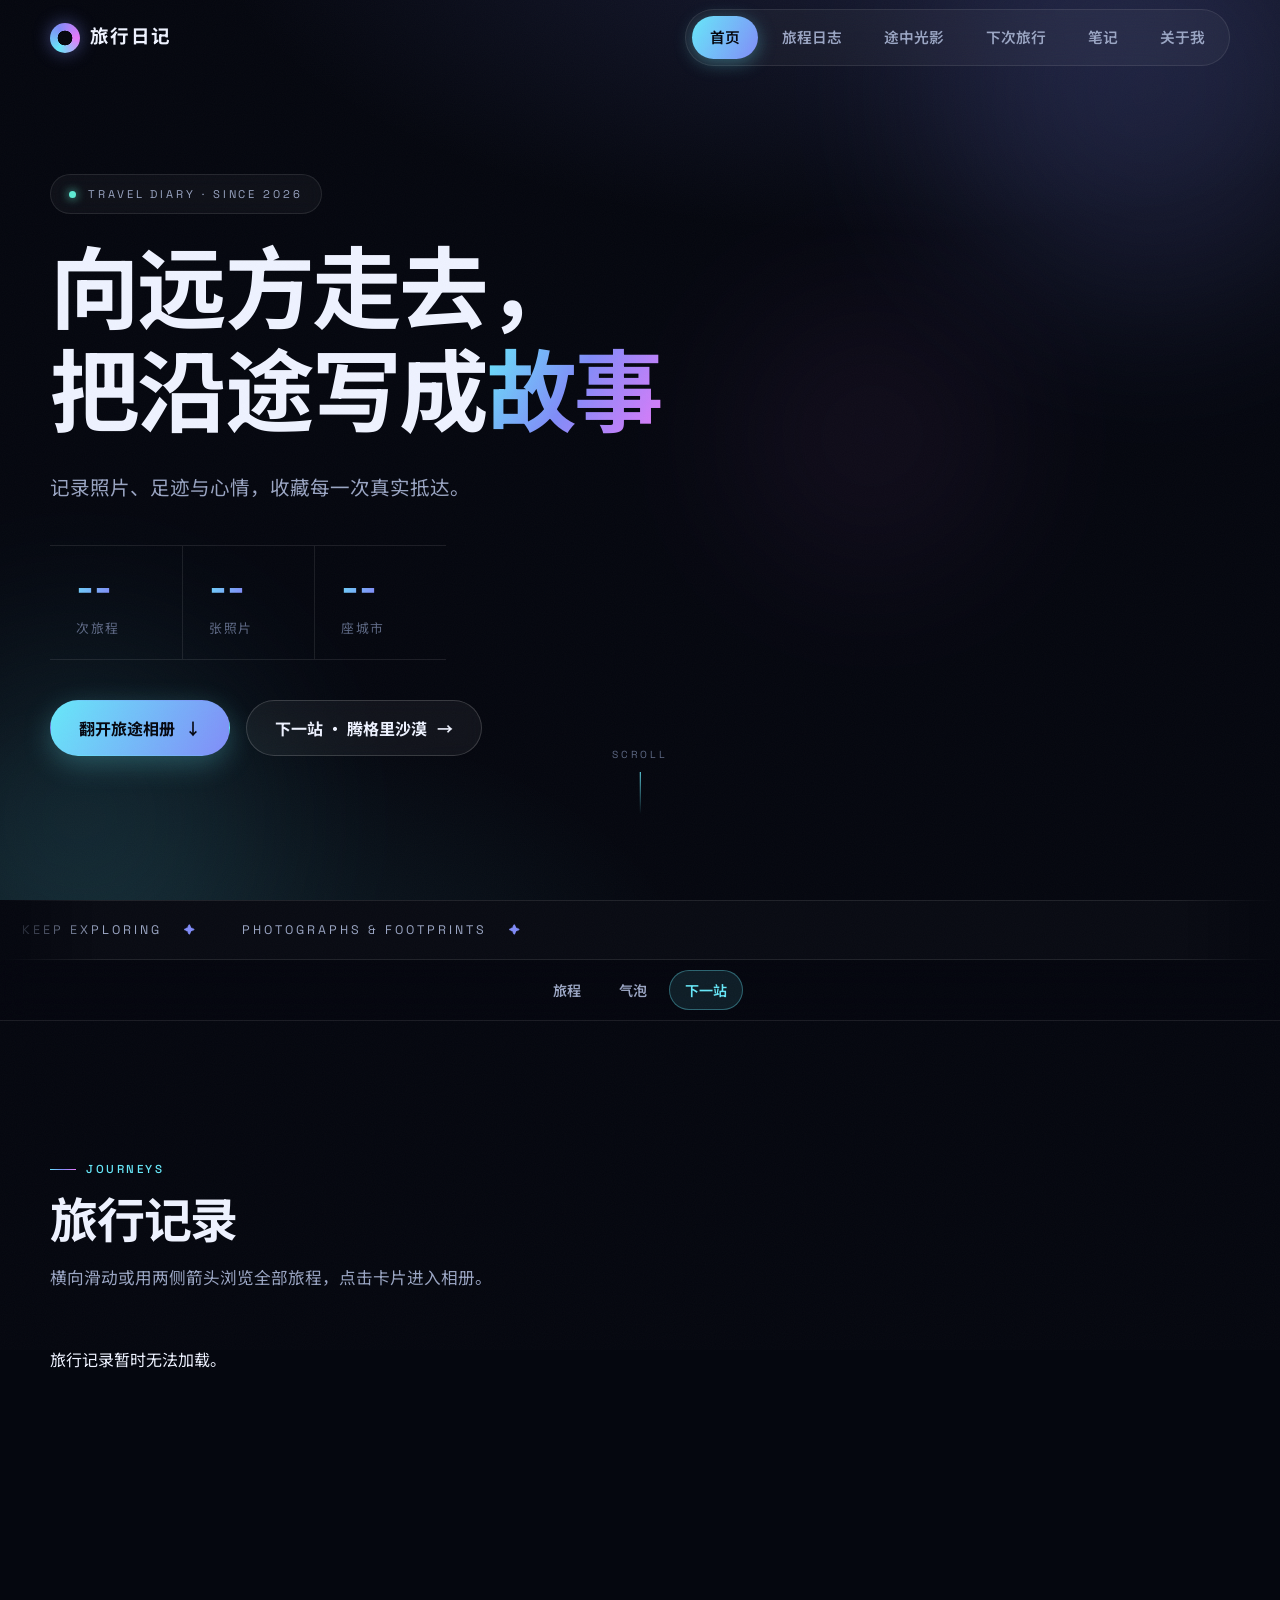
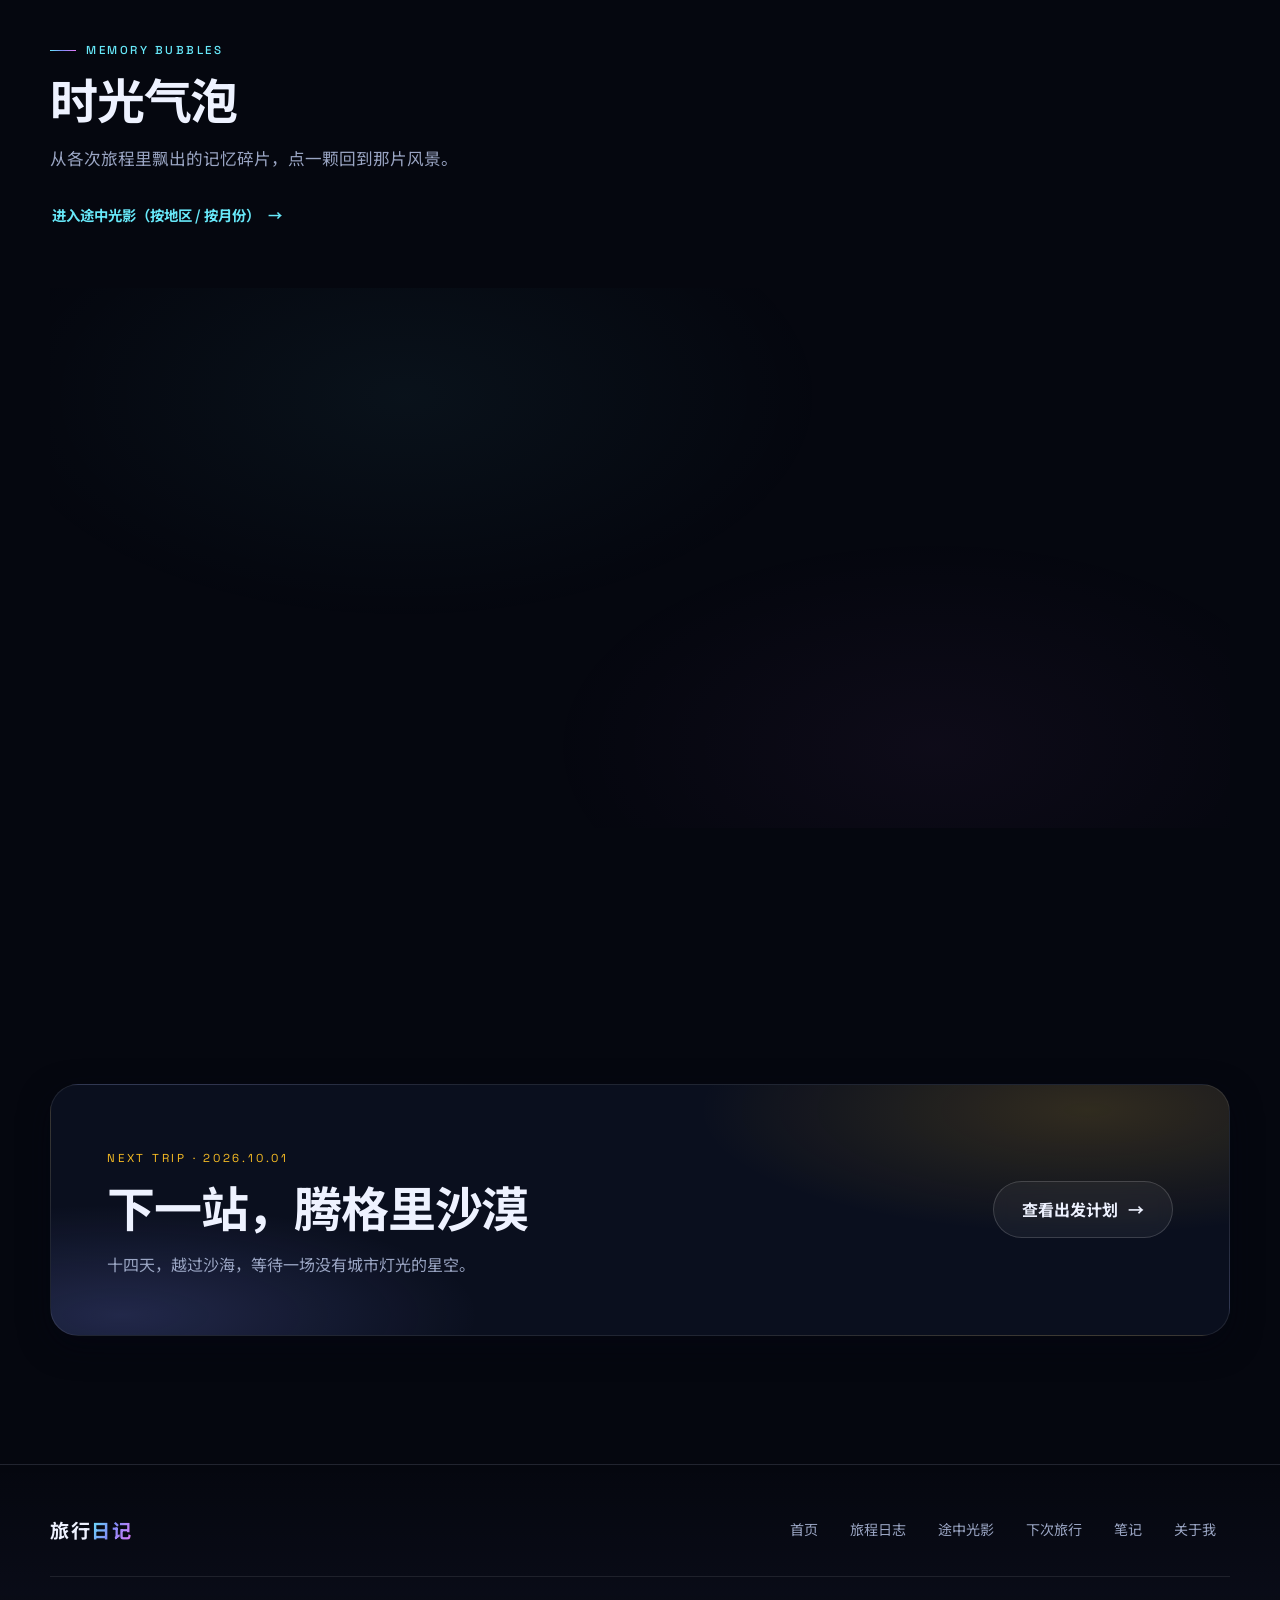
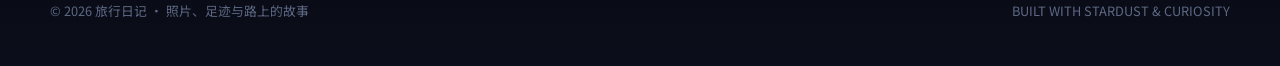
==== index.html @ 5349a0f1 "✨ 学习 21st.dev 特效体系，全站特效层升级 文字动画（Magic UI Text Reveal / Aceternity Text Generate / Motion Blur Fade）：" ====
<!DOCTYPE html>
<html lang="zh-CN">
<head>
  <meta charset="UTF-8" />
  <meta name="viewport" content="width=device-width, initial-scale=1" />
  <meta name="theme-color" content="#05070f" />
  <meta name="color-scheme" content="dark" />
  <style>html{background:#05070f}</style>
  <meta name="description" content="记录旅程、照片、足迹与下一次出发的旅行日记。" />
  <meta property="og:title" content="旅行日记 · Aurora Explorer" />
  <meta property="og:description" content="把世界装进旅途相册：照片、足迹、心情与下一次出发。" />
  <meta property="og:type" content="website" />
  <title>旅行日记 · 把世界装进旅途相册</title>
  <link rel="icon" href="data:image/svg+xml,<svg xmlns='http://www.w3.org/2000/svg' viewBox='0 0 100 100'><text y='.9em' font-size='90'>🧭</text></svg>" />
  <link rel="preconnect" href="https://fonts.googleapis.com" />
  <link rel="preconnect" href="https://fonts.gstatic.com" crossorigin />
  <link rel="stylesheet"
    href="https://fonts.googleapis.com/css2?family=Space+Grotesk:wght@500;700&family=Noto+Sans+SC:wght@400;500;700&display=swap" />
  <link rel="stylesheet" href="css/style.css?v=20260906" />
</head>
<body>
  <a class="skip-link" href="#main-content">跳到主要内容</a>

  <div class="preloader" id="preloader" aria-hidden="true">
    <div class="preloader-inner">
      <div class="preloader-logo">旅行<span>日记</span></div>
      <div class="preloader-bar"><i></i></div>
      <p class="preloader-tip">PACKING STARDUST</p>
    </div>
  </div>

  <div class="scroll-progress" aria-hidden="true">
    <span class="scroll-progress-bar" id="scrollProgressBar"></span>
  </div>
  <div class="grain" aria-hidden="true"></div>

  <header class="site-header" id="siteHeader">
    <nav class="nav" aria-label="主导航">
      <a class="brand" href="index.html" aria-label="旅行日记首页">旅行日记</a>
      <button class="nav-toggle" id="navToggle" type="button"
        aria-label="打开导航菜单" aria-controls="navLinks" aria-expanded="false">菜单</button>
      <ul class="nav-links" id="navLinks">
        <li><a href="index.html" aria-current="page">首页</a></li>
        <li><a href="journey.html">旅程日志</a></li>
        <li><a href="photos.html">途中光影</a></li>
        <li><a href="next.html">下次旅行</a></li>
        <li><a href="notes.html">笔记</a></li>
        <li><a href="about.html">关于我</a></li>
      </ul>
    </nav>
  </header>

  <main id="main-content">
    <section class="hero" aria-labelledby="home-title">
      <canvas id="starfield" aria-hidden="true"></canvas>
      <div class="hero-orb o1" aria-hidden="true"></div>
      <div class="hero-orb o2" aria-hidden="true"></div>
      <div class="hero-orb o3" aria-hidden="true"></div>

      <div class="hero-content">
        <p class="hero-eyebrow"><i aria-hidden="true"></i>TRAVEL DIARY · SINCE 2026</p>
        <h1 class="hero-title" id="home-title">
          <span class="line"><span>向远方走去，</span></span>
          <span class="line"><span>把沿途写成<span class="grad">故事</span></span></span>
        </h1>
        <p class="hero-sub">记录照片、足迹与心情，收藏每一次真实抵达。</p>

        <div class="hero-stats" aria-label="旅行统计">
          <div class="stat"><b id="stat-trips">0</b><small>次旅程</small></div>
          <div class="stat"><b id="stat-photos">0</b><small>张照片</small></div>
          <div class="stat"><b id="stat-cities">0</b><small>座城市</small></div>
        </div>

        <div class="hero-actions">
          <a class="button" href="#journeys">翻开旅途相册 <span aria-hidden="true">↓</span></a>
          <a class="button button-secondary" href="next.html">下一站 · 腾格里沙漠 <span aria-hidden="true">→</span></a>
        </div>
      </div>

      <a class="scroll-hint" href="#journeys" aria-label="向下浏览旅行记录">SCROLL</a>
    </section>

    <div class="ticker" aria-hidden="true">
      <div class="ticker-track" id="tickerTrack">
        <div class="ticker-list">
          <span class="ticker-item">KEEP EXPLORING</span>
          <span class="ticker-item">PHOTOGRAPHS &amp; FOOTPRINTS</span>
        </div>
      </div>
    </div>

    <nav class="anchor-nav" aria-label="首页内容导航">
      <a href="#journeys">旅程</a>
      <a href="#bubbles">气泡</a>
      <a href="#next-trip">下一站</a>
    </nav>

    <div class="container">
      <section class="section" id="journeys" aria-labelledby="journeys-title">
        <header class="section-head" data-reveal>
          <p class="eyebrow">JOURNEYS</p>
          <h2 class="section-title" id="journeys-title">旅行记录</h2>
          <p class="section-sub">横向滑动或用两侧箭头浏览全部旅程，点击卡片进入相册。</p>
        </header>
        <div id="trip-slider" aria-label="旅程卡片轨道">
          <noscript><p class="empty-state">此区块需要启用 JavaScript。</p></noscript>
        </div>
      </section>

      <section class="section" id="bubbles" aria-labelledby="bubbles-title">
        <header class="section-head" data-reveal>
          <p class="eyebrow">MEMORY BUBBLES</p>
          <h2 class="section-title" id="bubbles-title">时光气泡</h2>
          <p class="section-sub">从各次旅程里飘出的记忆碎片，点一颗回到那片风景。</p>
          <p style="margin-top:14px"><a class="trip-link" href="photos.html">进入途中光影（按地区 / 按月份） <span class="arr" aria-hidden="true">→</span></a></p>
        </header>
        <div class="bubble-field" id="bubble-field" data-reveal aria-label="记忆气泡，点击进入对应旅程相册">
          <noscript><p class="empty-state">气泡需要启用 JavaScript；全部照片可在「途中光影」浏览。</p></noscript>
        </div>
      </section>

      <section class="next-cta" id="next-trip" aria-labelledby="next-trip-title" data-reveal>
        <div>
          <p class="cta-eyebrow">NEXT TRIP · 2026.10.01</p>
          <h2 id="next-trip-title">下一站，腾格里沙漠</h2>
          <p>十四天，越过沙海，等待一场没有城市灯光的星空。</p>
        </div>
        <a class="button button-secondary" href="next.html">查看出发计划 <span aria-hidden="true">→</span></a>
      </section>
    </div>
  </main>

  <footer class="site-footer">
    <div class="footer-top">
      <p class="footer-brand">旅行<span>日记</span></p>
      <nav class="footer-nav" aria-label="页脚导航">
        <a href="index.html">首页</a>
        <a href="journey.html">旅程日志</a>
        <a href="photos.html">途中光影</a>
        <a href="next.html">下次旅行</a>
        <a href="notes.html">笔记</a>
        <a href="about.html">关于我</a>
      </nav>
    </div>
    <div class="footer-base">
      <p>© 2026 旅行日记 · 照片、足迹与路上的故事</p>
      <p>BUILT WITH STARDUST &amp; CURIOSITY</p>
    </div>
  </footer>

  <button class="to-top" id="toTop" type="button" aria-label="回到顶部">
    <svg viewBox="0 0 52 52" aria-hidden="true">
      <defs>
        <linearGradient id="totop-grad" x1="0" y1="0" x2="1" y2="1">
          <stop offset="0" stop-color="#67e8f9" />
          <stop offset="1" stop-color="#818cf8" />
        </linearGradient>
      </defs>
      <circle class="ring-bg" cx="26" cy="26" r="22" />
      <circle class="ring-fg" cx="26" cy="26" r="22" />
    </svg>
    <span class="arrow" aria-hidden="true">↑</span>
  </button>

  <script src="js/main.js?v=20260906"></script>
  <script src="js/effects.js?v=20260906"></script>
  <script src="js/index.js?v=20260906"></script>
</body>
</html>
---- css/style.css ----
/* ============================================================
   旅行日记 · AURORA EXPLORER 设计系统
   暗夜星空 × 极光渐变 × 玻璃拟态 × 强交互动效
   ============================================================ */

/* ---------- 01. Tokens ---------- */
:root {
  color-scheme: dark;

  /* 色板 */
  --bg-0: #05070f;
  --bg-1: #0a0f1e;
  --bg-2: #101731;
  --glass: rgba(255, 255, 255, 0.045);
  --glass-strong: rgba(255, 255, 255, 0.08);
  --stroke: rgba(255, 255, 255, 0.09);
  --stroke-strong: rgba(255, 255, 255, 0.16);

  --text-1: #eef2ff;
  --text-2: #9aa5c3;
  --text-3: #5d6884;

  --cyan: #67e8f9;
  --indigo: #818cf8;
  --fuchsia: #e879f9;
  --amber: #fbbf24;
  --mint: #5eead4;

  --aurora: linear-gradient(120deg, var(--cyan), var(--indigo) 48%, var(--fuchsia));
  --dusk: linear-gradient(120deg, #fcd34d, #fb923c 55%, #f472b6);

  /* 字体 */
  --font-display: "Space Grotesk", "Noto Sans SC", "PingFang SC", "Microsoft YaHei", sans-serif;
  --font-body: "Noto Sans SC", "PingFang SC", "Hiragino Sans GB", "Microsoft YaHei", sans-serif;
  --font-mono: "Space Grotesk", ui-monospace, "SF Mono", Menlo, monospace;

  /* 布局 */
  --container: 1180px;
  --header-height: 76px;
  --space-section: clamp(72px, 10vw, 128px);
  --radius-card: 20px;
  --radius-pill: 999px;

  /* 阴影与光晕 */
  --shadow-1: 0 10px 30px rgba(3, 6, 18, 0.5);
  --shadow-2: 0 24px 60px rgba(3, 6, 18, 0.6);
  --glow-cyan: 0 0 24px rgba(103, 232, 249, 0.35);
  --glow-indigo: 0 0 34px rgba(129, 140, 248, 0.4);

  /* 动效 */
  --dur-fast: 200ms;
  --dur-mid: 420ms;
  --dur-slow: 800ms;
  --ease-out: cubic-bezier(0.22, 0.68, 0.32, 1);
  --ease-spring: cubic-bezier(0.34, 1.56, 0.64, 1);
}

/* ---------- 02. Reset & Base ---------- */
*,
*::before,
*::after { box-sizing: border-box; }

html {
  scroll-behavior: smooth;
  scroll-padding-top: calc(var(--header-height) + 16px);
  -webkit-text-size-adjust: 100%;
}

body {
  margin: 0;
  min-width: 320px;
  min-height: 100svh;
  overflow-x: hidden;
  color: var(--text-1);
  background: var(--bg-0);
  font: 400 1rem/1.8 var(--font-body);
  text-rendering: optimizeLegibility;
  -webkit-font-smoothing: antialiased;
}

body.nav-open,
body.modal-open { overflow: hidden; }
body.loading { overflow: hidden; }

img, svg, canvas { display: block; max-width: 100%; }
button, input, textarea, select { font: inherit; color: inherit; }
button { cursor: pointer; }
a { color: inherit; -webkit-tap-highlight-color: transparent; }

h1, h2, h3, h4, p, dl, dd, ol, ul { margin: 0; }
h1, h2, h3, h4 {
  font-family: var(--font-display);
  line-height: 1.15;
  letter-spacing: -0.02em;
  text-wrap: balance;
}
h1 { font-size: clamp(2.7rem, 7vw, 6rem); font-weight: 700; letter-spacing: -0.03em; }
h2 { font-size: clamp(1.85rem, 4vw, 3rem); font-weight: 700; letter-spacing: -0.025em; }
h3 { font-size: 1.28rem; }

::selection { color: #05070f; background: var(--cyan); }

:focus-visible {
  outline: 2px solid var(--cyan);
  outline-offset: 3px;
  border-radius: 4px;
}

/* 细滚动条 */
::-webkit-scrollbar { width: 10px; height: 10px; }
::-webkit-scrollbar-track { background: var(--bg-0); }
::-webkit-scrollbar-thumb {
  background: linear-gradient(180deg, #2a3560, #1a2342);
  border-radius: 8px;
  border: 2px solid var(--bg-0);
}

/* ---------- 03. Utilities ---------- */
.container { width: min(calc(100% - 48px), var(--container)); margin-inline: auto; }

.sr-only {
  position: absolute; width: 1px; height: 1px;
  clip-path: inset(50%); overflow: hidden; white-space: nowrap;
}

.skip-link {
  position: fixed; top: 12px; left: 12px; z-index: 10001;
  padding: 10px 18px;
  color: #05070f; background: var(--cyan);
  border-radius: var(--radius-pill);
  font-weight: 700; text-decoration: none;
  transform: translateY(-180%);
  transition: transform var(--dur-fast) var(--ease-out);
}
.skip-link:focus { transform: translateY(0); }

.mono {
  font-family: var(--font-mono);
  letter-spacing: 0.16em;
  text-transform: uppercase;
}

.gradient-text {
  background: var(--aurora);
  -webkit-background-clip: text;
  background-clip: text;
  color: transparent;
}

.eyebrow {
  display: inline-flex; align-items: center; gap: 10px;
  margin-bottom: 14px;
  color: var(--cyan);
  font-family: var(--font-mono);
  font-size: 0.72rem; font-weight: 500;
  letter-spacing: 0.22em; text-transform: uppercase;
}
.eyebrow::before {
  content: "";
  width: 26px; height: 1px;
  background: var(--aurora);
}

.section { position: relative; padding-block: var(--space-section); }
.section-head { max-width: 46rem; margin-bottom: clamp(32px, 5vw, 52px); }
.section-title { margin-bottom: 14px; }
.section-sub { color: var(--text-2); font-size: 1.04rem; }

/* 背景网格纹理（局部区块用） */
.grid-bg {
  background-image:
    linear-gradient(rgba(255, 255, 255, 0.035) 1px, transparent 1px),
    linear-gradient(90deg, rgba(255, 255, 255, 0.035) 1px, transparent 1px);
  background-size: 56px 56px;
  mask-image: radial-gradient(ellipse 80% 70% at 50% 30%, #000 30%, transparent 78%);
  -webkit-mask-image: radial-gradient(ellipse 80% 70% at 50% 30%, #000 30%, transparent 78%);
}

/* 全局噪点 */
.grain {
  position: fixed; inset: -50%; z-index: 1200;
  pointer-events: none;
  opacity: 0.05;
  background-image: url("data:image/svg+xml,%3Csvg xmlns='http://www.w3.org/2000/svg' width='240' height='240'%3E%3Cfilter id='n'%3E%3CfeTurbulence type='fractalNoise' baseFrequency='0.9' numOctaves='2'/%3E%3C/filter%3E%3Crect width='100%25' height='100%25' filter='url(%23n)' opacity='0.55'/%3E%3C/svg%3E");
  animation: grain-shift 9s steps(6) infinite;
}
@keyframes grain-shift {
  0%, 100% { transform: translate(0, 0); }
  20% { transform: translate(-3%, 2%); }
  40% { transform: translate(2%, -3%); }
  60% { transform: translate(-2%, -2%); }
  80% { transform: translate(3%, 3%); }
}

/* ---------- 04. Reveal 动效体系 ---------- */
[data-reveal] {
  opacity: 0;
  transform: translateY(30px);
  transition:
    opacity var(--dur-slow) var(--ease-out) var(--d, 0s),
    transform var(--dur-slow) var(--ease-out) var(--d, 0s);
  will-change: opacity, transform;
}
[data-reveal="left"]  { transform: translateX(-40px); }
[data-reveal="right"] { transform: translateX(40px); }
[data-reveal="zoom"]  { transform: scale(0.92); }
[data-reveal].in { opacity: 1; transform: none; }

/* ---------- 05. Preloader ---------- */
.preloader {
  position: fixed; inset: 0; z-index: 10000;
  display: grid; place-items: center;
  background: var(--bg-0);
  transition: opacity 0.6s var(--ease-out), visibility 0.6s;
}
.preloader.done { opacity: 0; visibility: hidden; pointer-events: none; }
.preloader-inner { display: grid; justify-items: center; gap: 22px; text-align: center; }
.preloader-logo {
  font-family: var(--font-display);
  font-size: clamp(1.7rem, 4vw, 2.4rem); font-weight: 700;
  letter-spacing: 0.1em;
  animation: logo-breathe 1.6s var(--ease-out) infinite;
}
.preloader-logo span { background: var(--aurora); -webkit-background-clip: text; background-clip: text; color: transparent; }
@keyframes logo-breathe {
  0%, 100% { opacity: 0.55; transform: scale(0.985); }
  50% { opacity: 1; transform: scale(1); }
}
.preloader-bar {
  width: min(240px, 56vw); height: 2px;
  background: rgba(255, 255, 255, 0.08);
  border-radius: 2px; overflow: hidden;
}
.preloader-bar i {
  display: block; width: 40%; height: 100%;
  background: var(--aurora);
  border-radius: 2px;
  animation: bar-slide 1.1s var(--ease-out) infinite;
}
@keyframes bar-slide {
  0% { transform: translateX(-110%); }
  100% { transform: translateX(320%); }
}
.preloader-tip {
  color: var(--text-3);
  font-family: var(--font-mono);
  font-size: 0.68rem; letter-spacing: 0.3em; text-transform: uppercase;
}

/* ---------- 06. 滚动进度 & 回到顶部 ---------- */
.scroll-progress {
  position: fixed; top: 0; left: 0; right: 0; z-index: 1500;
  height: 3px; pointer-events: none;
  background: transparent;
}
.scroll-progress-bar {
  display: block; width: 100%; height: 100%;
  background: var(--aurora);
  transform: scaleX(0); transform-origin: 0 50%;
  box-shadow: 0 0 12px rgba(129, 140, 248, 0.7);
}

.to-top {
  position: fixed; right: 26px; bottom: 26px; z-index: 1400;
  display: grid; place-items: center;
  width: 52px; height: 52px;
  color: var(--text-1);
  background: rgba(10, 15, 30, 0.72);
  border: 1px solid var(--stroke-strong);
  border-radius: 50%;
  backdrop-filter: blur(12px);
  -webkit-backdrop-filter: blur(12px);
  opacity: 0; visibility: hidden;
  transform: translateY(14px) scale(0.9);
  transition: opacity var(--dur-fast), visibility var(--dur-fast),
    transform var(--dur-fast) var(--ease-spring), box-shadow var(--dur-fast);
}
.to-top.show { opacity: 1; visibility: visible; transform: none; }
.to-top:hover { box-shadow: var(--glow-indigo); border-color: rgba(129, 140, 248, 0.6); }
.to-top svg { position: absolute; inset: 0; width: 100%; height: 100%; transform: rotate(-90deg); }
.to-top svg circle { fill: none; stroke-width: 2.5; }
.to-top .ring-bg { stroke: rgba(255, 255, 255, 0.06); }
.to-top .ring-fg {
  stroke: url(#totop-grad);
  stroke-linecap: round;
  stroke-dasharray: 138;
  stroke-dashoffset: 138;
}
.to-top .arrow { font-size: 1rem; line-height: 1; }

/* ---------- 07. 导航 ---------- */
.site-header {
  position: fixed; inset: 0 0 auto; z-index: 1000;
  height: var(--header-height);
  transition: background var(--dur-fast), box-shadow var(--dur-fast),
    border-color var(--dur-fast);
  border-bottom: 1px solid transparent;
}
.site-header.scrolled {
  background: rgba(5, 7, 15, 0.72);
  border-bottom-color: var(--stroke);
  backdrop-filter: blur(18px) saturate(140%);
  -webkit-backdrop-filter: blur(18px) saturate(140%);
}
.nav {
  display: flex; align-items: center; justify-content: space-between;
  width: min(calc(100% - 48px), var(--container));
  height: 100%; margin: auto;
}
.brand {
  display: inline-flex; align-items: center; gap: 10px;
  min-height: 44px;
  font: 700 1.16rem/1 var(--font-display);
  letter-spacing: 0.08em; text-decoration: none;
}
.brand::before {
  content: "";
  width: 30px; height: 30px; flex: 0 0 auto;
  border-radius: 50%;
  background:
    radial-gradient(circle at 50% 50%, var(--bg-0) 34%, transparent 36%),
    conic-gradient(from 210deg, var(--cyan), var(--indigo), var(--fuchsia), var(--cyan));
  box-shadow: 0 0 18px rgba(129, 140, 248, 0.45);
}
.nav-links {
  display: flex; align-items: center; gap: 6px;
  margin: 0; padding: 6px;
  list-style: none;
  background: rgba(255, 255, 255, 0.04);
  border: 1px solid var(--stroke);
  border-radius: var(--radius-pill);
  backdrop-filter: blur(14px);
  -webkit-backdrop-filter: blur(14px);
}
.nav-links a {
  position: relative;
  display: inline-flex; align-items: center;
  min-height: 40px;
  padding: 8px 18px;
  border-radius: var(--radius-pill);
  color: var(--text-2);
  font-weight: 600; font-size: 0.92rem;
  text-decoration: none;
  transition: color var(--dur-fast), background var(--dur-fast), transform var(--dur-fast);
}
.nav-links a:hover { color: var(--text-1); background: rgba(255, 255, 255, 0.06); }
.nav-links a[aria-current="page"], .nav-links a.active {
  color: #05070f;
  background: linear-gradient(120deg, var(--cyan), var(--indigo));
  box-shadow: 0 4px 18px rgba(103, 232, 249, 0.35);
}
.nav-links a:active { transform: scale(0.96); }
.nav-toggle {
  display: none;
  min-height: 42px;
  padding: 9px 16px;
  color: var(--text-1);
  background: rgba(255, 255, 255, 0.05);
  border: 1px solid var(--stroke);
  border-radius: var(--radius-pill);
  font-weight: 600;
  backdrop-filter: blur(10px);
  -webkit-backdrop-filter: blur(10px);
}

/* ---------- 08. Hero（首页） ---------- */
.hero {
  position: relative;
  isolation: isolate;
  display: grid;
  min-height: 100svh;
  place-items: center;
  overflow: hidden;
  padding: calc(var(--header-height) + 64px) 24px 110px;
  background:
    radial-gradient(ellipse 90% 60% at 70% -10%, rgba(129, 140, 248, 0.16), transparent 60%),
    radial-gradient(ellipse 70% 50% at 12% 108%, rgba(103, 232, 249, 0.1), transparent 60%),
    var(--bg-0);
}
#starfield { position: absolute; inset: 0; z-index: -1; width: 100%; height: 100%; }
.hero-orb {
  position: absolute; z-index: -1;
  border-radius: 50%;
  filter: blur(90px);
  opacity: 0.5;
  pointer-events: none;
  animation: orb-float 12s ease-in-out infinite alternate;
}
.hero-orb.o1 { width: 420px; height: 420px; top: -120px; right: -80px; background: rgba(129, 140, 248, 0.32); }
.hero-orb.o2 { width: 360px; height: 360px; bottom: -100px; left: -100px; background: rgba(103, 232, 249, 0.22); animation-delay: -6s; }
.hero-orb.o3 { width: 260px; height: 260px; top: 34%; left: 58%; background: rgba(232, 121, 249, 0.14); animation-delay: -3s; }
@keyframes orb-float {
  from { transform: translate3d(0, 0, 0) scale(1); }
  to { transform: translate3d(40px, -34px, 0) scale(1.12); }
}

.hero-content { width: min(100%, var(--container)); }
.hero-eyebrow {
  display: inline-flex; align-items: center; gap: 12px;
  padding: 9px 18px;
  color: var(--text-2);
  background: rgba(255, 255, 255, 0.04);
  border: 1px solid var(--stroke);
  border-radius: var(--radius-pill);
  font-family: var(--font-mono);
  font-size: 0.7rem; letter-spacing: 0.26em; text-transform: uppercase;
  backdrop-filter: blur(8px);
  -webkit-backdrop-filter: blur(8px);
}
.hero-eyebrow i {
  width: 7px; height: 7px; border-radius: 50%;
  background: var(--mint);
  box-shadow: 0 0 10px var(--mint);
  animation: blink-dot 2.2s ease-in-out infinite;
}
@keyframes blink-dot { 0%, 100% { opacity: 1; } 50% { opacity: 0.25; } }

.hero-title { margin: 26px 0 22px; }
.hero-title .line { display: block; overflow: hidden; }
.hero-title .line > span {
  display: inline-block;
  transform: translateY(110%);
  transition: transform 0.9s var(--ease-out);
}
body.loaded .hero-title .line > span { transform: none; }
body.loaded .hero-title .line:nth-child(2) > span { transition-delay: 0.12s; }
.hero-title .grad {
  background: var(--aurora);
  -webkit-background-clip: text; background-clip: text; color: transparent;
}
.hero-sub {
  max-width: 36rem;
  color: var(--text-2);
  font-size: clamp(1rem, 1.8vw, 1.22rem);
  line-height: 1.9;
}

.hero-stats {
  display: flex; width: fit-content;
  margin: 40px 0;
  border-block: 1px solid var(--stroke);
}
.stat { min-width: 132px; padding: 20px 26px; }
.stat + .stat { border-left: 1px solid var(--stroke); }
.stat b, .stat small { display: block; }
.stat b {
  font: 700 clamp(1.9rem, 3.4vw, 2.6rem)/1 var(--font-display);
  font-variant-numeric: tabular-nums;
  background: var(--aurora);
  -webkit-background-clip: text; background-clip: text; color: transparent;
}
.stat small { margin-top: 8px; color: var(--text-3); font-size: 0.8rem; letter-spacing: 0.12em; }

.hero-actions { display: flex; flex-wrap: wrap; gap: 16px; align-items: center; }

/* 按钮 */
.button {
  position: relative;
  display: inline-flex; align-items: center; justify-content: center; gap: 10px;
  min-height: 50px;
  padding: 13px 28px;
  border: 1px solid transparent;
  border-radius: var(--radius-pill);
  color: #05070f;
  background: linear-gradient(120deg, var(--cyan), var(--indigo));
  font-weight: 700; text-decoration: none;
  box-shadow: 0 8px 28px rgba(103, 232, 249, 0.28);
  overflow: hidden;
  transition: transform var(--dur-fast) var(--ease-spring), box-shadow var(--dur-fast), filter var(--dur-fast);
}
.button::after {
  content: "";
  position: absolute; inset: 0;
  background: linear-gradient(110deg, transparent 30%, rgba(255, 255, 255, 0.5) 50%, transparent 70%);
  transform: translateX(-120%);
  transition: transform 0.7s var(--ease-out);
}
.button:hover { transform: translateY(-2px); box-shadow: 0 14px 36px rgba(129, 140, 248, 0.4); }
.button:hover::after { transform: translateX(120%); }
.button:active { transform: translateY(0) scale(0.97); }
.button-secondary {
  color: var(--text-1);
  background: rgba(255, 255, 255, 0.05);
  border-color: var(--stroke-strong);
  box-shadow: none;
  backdrop-filter: blur(8px);
  -webkit-backdrop-filter: blur(8px);
}
.button-secondary:hover { border-color: rgba(103, 232, 249, 0.55); box-shadow: var(--glow-cyan); }

.scroll-hint {
  position: absolute; bottom: 86px; left: 50%;
  display: grid; gap: 8px; justify-items: center;
  color: var(--text-3);
  font-family: var(--font-mono);
  font-size: 0.64rem; letter-spacing: 0.3em; text-transform: uppercase;
  text-decoration: none;
  transform: translateX(-50%);
}
.scroll-hint::after {
  content: "";
  width: 1px; height: 42px;
  background: linear-gradient(180deg, var(--cyan), transparent);
  animation: scroll-drip 1.8s var(--ease-out) infinite;
}
@keyframes scroll-drip {
  0% { transform: scaleY(0); transform-origin: top; }
  45% { transform: scaleY(1); transform-origin: top; }
  55% { transform: scaleY(1); transform-origin: bottom; }
  100% { transform: scaleY(0); transform-origin: bottom; }
}

/* ---------- 09. Ticker 跑马灯 ---------- */
.ticker {
  position: relative;
  overflow: hidden;
  padding: 18px 0;
  border-block: 1px solid var(--stroke);
  background: rgba(255, 255, 255, 0.02);
  mask-image: linear-gradient(90deg, transparent, #000 8%, #000 92%, transparent);
  -webkit-mask-image: linear-gradient(90deg, transparent, #000 8%, #000 92%, transparent);
}
.ticker-track {
  display: flex; width: max-content;
  animation: ticker-roll 30s linear infinite;
}
.ticker:hover .ticker-track { animation-play-state: paused; }
.ticker-list { display: flex; flex: 0 0 auto; }
.ticker-item {
  display: inline-flex; align-items: center; gap: 22px;
  padding: 0 22px;
  color: var(--text-2);
  font-family: var(--font-mono);
  font-size: 0.78rem; letter-spacing: 0.24em; text-transform: uppercase;
  white-space: nowrap;
}
.ticker-item::after {
  content: "✦";
  color: var(--indigo);
  font-size: 0.7rem;
}
@keyframes ticker-roll { to { transform: translateX(-50%); } }

/* ---------- 10. 锚点导航 ---------- */
.anchor-nav {
  position: sticky; top: var(--header-height); z-index: 900;
  display: flex; justify-content: center; gap: 6px;
  padding: 10px 20px;
  overflow-x: auto;
  background: rgba(5, 7, 15, 0.7);
  border-bottom: 1px solid var(--stroke);
  backdrop-filter: blur(16px);
  -webkit-backdrop-filter: blur(16px);
  scrollbar-width: none;
}
.anchor-nav::-webkit-scrollbar { display: none; }
.anchor-nav a {
  flex: 0 0 auto;
  min-height: 40px;
  display: inline-flex; align-items: center;
  padding: 7px 16px;
  border-radius: var(--radius-pill);
  color: var(--text-2);
  font-weight: 600; font-size: 0.88rem;
  text-decoration: none;
  transition: color var(--dur-fast), background var(--dur-fast);
}
.anchor-nav a:hover { color: var(--text-1); background: rgba(255, 255, 255, 0.06); }
.anchor-nav a.active {
  color: var(--cyan);
  background: rgba(103, 232, 249, 0.1);
  box-shadow: inset 0 0 0 1px rgba(103, 232, 249, 0.35);
}

/* ---------- 11. 卡片（旅程） ---------- */
.trip-grid { display: grid; gap: 30px; grid-template-columns: repeat(2, minmax(0, 1fr)); }
.trip-grid > :nth-child(even) { transform: translateY(34px); }
@media (max-width: 767px) { .trip-grid > :nth-child(even) { transform: none; } }

.tilt-card {
  position: relative;
  transform-style: preserve-3d;
  transition: transform 0.5s var(--ease-out), box-shadow 0.5s var(--ease-out);
}
.tilt-card .card-media img { transition: opacity 0.6s ease, transform 0.7s var(--ease-out); }
.tilt-card:hover { box-shadow: var(--shadow-2), var(--glow-indigo); }
.tilt-card:hover .card-media img { transform: scale(1.06); }

.card, .trip-card, .note-card {
  position: relative;
  overflow: hidden;
  color: var(--text-1);
  background: linear-gradient(160deg, rgba(255, 255, 255, 0.055), rgba(255, 255, 255, 0.02));
  border: 1px solid var(--stroke);
  border-radius: var(--radius-card);
  box-shadow: var(--shadow-1);
  backdrop-filter: blur(14px);
  -webkit-backdrop-filter: blur(14px);
}
/* 光泽跟随 */
.card::before {
  content: "";
  position: absolute; inset: 0; z-index: 1;
  pointer-events: none;
  opacity: 0;
  background: radial-gradient(420px circle at var(--mx, 50%) var(--my, 50%), rgba(255, 255, 255, 0.08), transparent 42%);
  transition: opacity 0.4s;
}
.card:hover::before { opacity: 1; }

.card-media {
  position: relative;
  display: grid;
  place-items: center;
  overflow: hidden;
  aspect-ratio: 16 / 10;
  background: linear-gradient(135deg, #16204a, #0c1228);
}
.card-media .media-fallback { font-size: 3rem; }
.card-media img {
  position: absolute; inset: 0; z-index: 0;
  width: 100%; height: 100%;
  object-fit: cover;
  opacity: 0;
  transition: opacity 0.6s ease, transform 0.7s var(--ease-out);
}
.card-media img.is-loaded { opacity: 1; }
.tilt-card:hover .card-media img { transform: scale(1.06); }
.card-index {
  position: absolute; top: 14px; left: 16px; z-index: 2;
  padding: 5px 12px;
  font-family: var(--font-mono);
  font-size: 0.7rem; letter-spacing: 0.2em;
  color: var(--text-1);
  background: rgba(5, 7, 15, 0.6);
  border: 1px solid var(--stroke-strong);
  border-radius: var(--radius-pill);
  backdrop-filter: blur(8px);
  -webkit-backdrop-filter: blur(8px);
}
.card-media::after {
  content: "";
  position: absolute; inset: 0;
  background: linear-gradient(180deg, transparent 46%, rgba(5, 7, 15, 0.82));
}
.card-body { position: relative; z-index: 2; padding: 26px; }
.card-body > :last-child { margin-bottom: 0; }
.card-body h3 { margin-bottom: 10px; }

.trip-meta {
  display: flex; flex-wrap: wrap; gap: 8px 16px;
  margin-bottom: 12px;
  color: var(--text-3);
  font-size: 0.84rem;
}
.trip-mood { margin-bottom: 12px; color: var(--cyan); font-size: 0.92rem; font-weight: 600; }
.trip-thoughts { margin-bottom: 16px; color: var(--text-2); font-size: 0.95rem; }

.highlight-list { display: grid; gap: 8px; margin: 0 0 18px; padding: 0; list-style: none; }
.highlight-list li { display: flex; align-items: baseline; gap: 8px; font-size: 0.88rem; color: var(--text-2); }
.highlight-list .dot { flex: 0 0 auto; }
.highlight-list .name { color: var(--text-1); font-weight: 600; }

.tags { display: flex; flex-wrap: wrap; gap: 8px; }
.tag, .tag-list > *, .highlight-pills > *, .hobby-list > * {
  display: inline-flex; align-items: center;
  min-height: 32px;
  padding: 5px 13px;
  color: var(--text-2);
  background: rgba(129, 140, 248, 0.1);
  border: 1px solid rgba(129, 140, 248, 0.25);
  border-radius: var(--radius-pill);
  font-size: 0.82rem; font-weight: 600;
  text-decoration: none;
  transition: color var(--dur-fast), background var(--dur-fast), border-color var(--dur-fast), transform var(--dur-fast);
}
.tag:hover, .hobby-list > *:hover {
  color: #05070f;
  background: linear-gradient(120deg, var(--cyan), var(--indigo));
  border-color: transparent;
  transform: translateY(-2px);
}

.trip-link {
  display: inline-flex; align-items: center; gap: 8px;
  min-height: 40px;
  margin-top: 6px;
  padding: 8px 2px;
  color: var(--cyan);
  font-weight: 700; font-size: 0.9rem;
  text-decoration: none;
  background: none; border: 0;
}
.trip-link .arr { transition: transform var(--dur-fast) var(--ease-spring); }
.trip-link:hover .arr { transform: translateX(6px); }

/* ---------- 12. 照片墙 & Lightbox ---------- */
.photo-wall { columns: 3 260px; column-gap: 20px; }
.photo-wall > * {
  width: 100%;
  display: inline-block;
  margin: 0 0 20px;
  break-inside: avoid;
}
.ph {
  position: relative;
  overflow: hidden;
  border: 1px solid var(--stroke);
  border-radius: 16px;
  background: var(--bg-1);
  cursor: zoom-in;
  transition: transform var(--dur-fast) var(--ease-out), box-shadow var(--dur-fast), border-color var(--dur-fast);
}
.ph .ph-fallback {
  display: grid; place-items: center;
  min-height: 170px;
  font-size: 2.6rem;
}
.ph img {
  width: 100%; height: auto; min-height: 160px;
  object-fit: cover;
  opacity: 0;
  transition: opacity 0.5s ease, transform 0.7s var(--ease-out);
}
.ph img.is-loaded { opacity: 1; }
.ph::after {
  content: "";
  position: absolute; inset: 0;
  background: linear-gradient(115deg, transparent 40%, rgba(255, 255, 255, 0.16) 50%, transparent 60%);
  transform: translateX(-130%);
  transition: transform 0.8s var(--ease-out);
}
.ph:hover { transform: translateY(-5px); border-color: rgba(103, 232, 249, 0.4); box-shadow: var(--shadow-2), var(--glow-cyan); }
.ph:hover img { transform: scale(1.05); }
.ph:hover::after { transform: translateX(130%); }
.ph .ph-emoji {
  display: grid; place-items: center;
  min-height: 170px;
  font-size: 2.6rem;
}

.lightbox {
  position: fixed; inset: 0; z-index: 2000;
  display: grid;
  grid-template-rows: 1fr auto;
  place-items: center;
  padding: clamp(16px, 4vw, 48px);
  background: rgba(3, 5, 12, 0.9);
  backdrop-filter: blur(16px);
  -webkit-backdrop-filter: blur(16px);
  opacity: 0;
  transition: opacity 0.35s var(--ease-out);
}
.lightbox[hidden] { display: none !important; }
.lightbox.show { opacity: 1; }
.lb-figure {
  display: grid; place-items: center;
  min-height: 0;
  width: 100%;
}
.lb-image {
  max-width: min(1100px, 100%);
  max-height: 76svh;
  object-fit: contain;
  border-radius: 14px;
  box-shadow: var(--shadow-2);
  transform: scale(0.92);
  transition: transform 0.4s var(--ease-spring);
}
.lightbox.show .lb-image { transform: scale(1); }
.lb-caption {
  display: flex; align-items: center; justify-content: center; gap: 18px;
  padding: 18px 8px 6px;
  color: var(--text-2);
  font-size: 0.9rem;
  text-align: center;
}
.lb-count {
  font-family: var(--font-mono);
  color: var(--cyan);
  font-size: 0.78rem; letter-spacing: 0.18em;
}
.lb-btn {
  display: grid; place-items: center;
  min-width: 46px; min-height: 46px;
  color: var(--text-1);
  background: rgba(255, 255, 255, 0.07);
  border: 1px solid var(--stroke-strong);
  border-radius: 50%;
  font-size: 1.05rem;
  transition: background var(--dur-fast), transform var(--dur-fast) var(--ease-spring), border-color var(--dur-fast);
}
.lb-btn:hover { background: rgba(103, 232, 249, 0.2); border-color: rgba(103, 232, 249, 0.5); transform: scale(1.08); }
.lb-close { position: absolute; top: 22px; right: 22px; }
.lb-prev { position: absolute; left: 18px; top: 50%; transform: translateY(-50%); }
.lb-next { position: absolute; right: 18px; top: 50%; transform: translateY(-50%); }
.lb-prev:active, .lb-next:active { transform: translateY(-50%) scale(0.94); }

/* ---------- 13. 轮播（高光 / 旅程通用） ---------- */
.rec-note, .rec-source {
  color: var(--text-3);
  font-size: 0.85rem;
}
.rec-note { margin-top: 8px; }
.rec-source { margin-top: 12px; }

.slider {
  position: relative;
  overflow: hidden;
  border: 1px solid var(--stroke);
  border-radius: calc(var(--radius-card) + 4px);
  background: var(--bg-1);
  box-shadow: var(--shadow-1);
  touch-action: pan-y;
}
.slider-track {
  display: flex;
  transition: transform 0.55s var(--ease-out);
}
.slider-slide {
  flex: 0 0 100%;
  min-width: 0;
}
/* 缓存过渡兼容：旧标记的类名别名 */
.moment-slider,
.moment-track {
  display: block;
  overflow: hidden;
}
.moment-track { display: flex; }
/* 时光气泡（首页） */
.bubble-field {
  position: relative;
  height: clamp(380px, 46vw, 540px);
  overflow: hidden;
  background:
    radial-gradient(ellipse 60% 70% at 30% 20%, rgba(103, 232, 249, 0.05), transparent 60%),
    radial-gradient(ellipse 55% 65% at 75% 85%, rgba(232, 121, 249, 0.045), transparent 60%);
}
.bubble {
  position: absolute;
  border-radius: 50%;
  overflow: hidden;
  border: 1px solid rgba(255, 255, 255, 0.1);
  box-shadow:
    0 16px 44px rgba(3, 6, 18, 0.6),
    0 0 34px 8px rgba(103, 232, 249, 0.1),
    inset 0 0 22px rgba(5, 7, 15, 0.35);
  cursor: pointer;
  transform: translate(-50%, -50%);
  transition: transform var(--dur-fast) var(--ease-spring), border-color var(--dur-fast), box-shadow var(--dur-fast);
  animation: bubble-float 9s ease-in-out infinite alternate;
}
.bubble::before {
  content: "";
  position: absolute; inset: 0; z-index: 2;
  border-radius: 50%;
  box-shadow: inset 0 0 26px rgba(5, 7, 15, 0.5);
  pointer-events: none;
}
.bubble img {
  width: 100%; height: 100%;
  object-fit: cover;
  opacity: 0;
  transition: opacity 0.6s ease;
}
.bubble img.is-loaded { opacity: 1; }
.bubble:hover {
  z-index: 3;
  border-color: rgba(103, 232, 249, 0.5);
  box-shadow:
    0 20px 52px rgba(3, 6, 18, 0.65),
    0 0 48px 10px rgba(103, 232, 249, 0.22),
    inset 0 0 22px rgba(5, 7, 15, 0.3);
}
.bubble:hover img { scale: 1.08; transition: scale 0.6s var(--ease-out); }
.bubble .bubble-tag {
  position: absolute; inset: auto 0 0 0;
  padding: 18px 8px 8px;
  background: linear-gradient(180deg, transparent, rgba(5, 7, 15, 0.85));
  color: var(--text-1);
  font-size: 0.68rem; font-weight: 600;
  text-align: center;
  opacity: 0;
  transition: opacity var(--dur-fast);
  white-space: nowrap; overflow: hidden; text-overflow: ellipsis;
}
.bubble:hover .bubble-tag { opacity: 1; }
.bubble.b-lg { width: clamp(120px, 15vw, 168px); height: clamp(120px, 15vw, 168px); }
.bubble.b-md { width: clamp(96px, 12vw, 132px); height: clamp(96px, 12vw, 132px); }
.bubble.b-sm { width: clamp(74px, 9.5vw, 104px); height: clamp(74px, 9.5vw, 104px); }
.bubble-field .bubble-hint {
  position: absolute; left: 50%; bottom: 14px; z-index: 2;
  transform: translateX(-50%);
  color: var(--text-3);
  font: 600 0.66rem var(--font-mono);
  letter-spacing: 0.28em; text-transform: uppercase;
  pointer-events: none;
}
@keyframes bubble-float {
  0% { margin-top: -12px; }
  50% { margin-left: 6px; }
  100% { margin-top: 12px; }
}

/* 相册磁贴（按地区） */
.album-tiles {
  display: grid; gap: 24px;
  grid-template-columns: repeat(auto-fill, minmax(250px, 1fr));
}
.album-tile {
  position: relative;
  aspect-ratio: 4 / 4.6;
  overflow: hidden;
  border: 1px solid var(--stroke);
  border-radius: 26px;
  background: var(--bg-1);
  text-decoration: none; color: var(--text-1);
  transition: transform var(--dur-fast) var(--ease-spring), border-color var(--dur-fast), box-shadow var(--dur-fast);
}
.album-tile:hover {
  transform: translateY(-8px);
  border-color: rgba(94, 234, 212, 0.5);
  box-shadow: var(--shadow-2), 0 0 30px rgba(94, 234, 212, 0.16);
}
.album-tile img {
  position: absolute; inset: 0;
  width: 100%; height: 100%;
  object-fit: cover;
  transition: transform 0.8s var(--ease-out);
}
.album-tile:hover img { transform: scale(1.06); }
.album-tile::after {
  content: "";
  position: absolute; inset: 0;
  background: linear-gradient(180deg, rgba(5, 7, 15, 0.06) 34%, rgba(5, 7, 15, 0.92));
}
.album-tile .tile-top {
  position: absolute; top: 14px; left: 14px; right: 14px; z-index: 2;
  display: flex; justify-content: space-between; align-items: center;
}
.album-tile .tile-count {
  padding: 4px 12px;
  font: 600 0.7rem var(--font-mono);
  letter-spacing: 0.12em;
  color: var(--text-1);
  background: rgba(5, 7, 15, 0.6);
  border: 1px solid var(--stroke-strong);
  border-radius: var(--radius-pill);
  backdrop-filter: blur(8px);
  -webkit-backdrop-filter: blur(8px);
}
.album-tile .tile-mood { font-size: 1.3rem; filter: drop-shadow(0 2px 6px rgba(0,0,0,0.5)); }
.album-tile .tile-body {
  position: absolute; inset: auto 0 0 0; z-index: 2;
  display: grid; gap: 5px;
  padding: 18px 20px;
}
.album-tile .tile-body b { font: 700 1.08rem/1.3 var(--font-display); }
.album-tile .tile-body small { color: var(--text-2); font-size: 0.8rem; display: flex; gap: 10px; flex-wrap: wrap; }

/* 查看模式切换 */
.mode-toggle {
  display: inline-flex; gap: 4px;
  padding: 5px;
  margin-bottom: 30px;
  background: rgba(255, 255, 255, 0.04);
  border: 1px solid var(--stroke);
  border-radius: var(--radius-pill);
}
.mode-toggle button {
  min-height: 40px;
  padding: 8px 22px;
  color: var(--text-2);
  background: transparent;
  border: 0;
  border-radius: var(--radius-pill);
  font-weight: 700; font-size: 0.9rem;
  transition: color var(--dur-fast), background var(--dur-fast), box-shadow var(--dur-fast);
}
.mode-toggle button.active {
  color: #05070f;
  background: linear-gradient(120deg, var(--mint), var(--cyan));
  box-shadow: 0 4px 16px rgba(94, 234, 212, 0.35);
}
.mode-toggle button:not(.active):hover { color: var(--text-1); }

/* 月份分组（年度回顾，可折叠缩放） */
.month-group { padding-block: clamp(20px, 3vw, 30px); }
.month-group + .month-group { border-top: 1px solid var(--stroke); }
.month-head {
  display: flex; align-items: center; gap: 16px; flex-wrap: wrap;
  margin-bottom: 0;
  width: 100%;
  background: none; border: 0; text-align: left;
  color: inherit;
  cursor: pointer;
  padding: 6px 2px;
  border-radius: 12px;
  transition: background var(--dur-fast);
}
.month-head:hover { background: rgba(255, 255, 255, 0.03); }
.month-head h2 {
  display: flex; align-items: baseline; gap: 14px;
}
.month-head .count { color: var(--text-3); font: 600 0.8rem var(--font-mono); letter-spacing: 0.12em; }
.month-head .chev {
  margin-left: auto;
  color: var(--text-3);
  font-size: 0.9rem;
  transition: transform 0.3s var(--ease-spring);
}
.month-group.open .chev { transform: rotate(180deg); color: var(--cyan); }
.month-body { display: none; padding-top: 22px; }
.month-group.open .month-body { display: block; animation: panel-enter var(--dur-mid) var(--ease-out) both; }
.month-strip {
  display: flex; gap: 10px;
  overflow: hidden;
  height: 86px;
}
.month-strip .strip-thumb {
  flex: 0 0 auto;
  width: 118px; height: 86px;
  overflow: hidden;
  border-radius: 12px;
  border: 1px solid var(--stroke);
}
.month-strip .strip-thumb img { width: 100%; height: 100%; object-fit: cover; }
.month-strip .strip-more {
  flex: 0 0 auto;
  display: grid; place-items: center;
  width: 118px; height: 86px;
  color: var(--text-2);
  background: rgba(255, 255, 255, 0.03);
  border: 1px dashed var(--stroke-strong);
  border-radius: 12px;
  font: 600 0.76rem var(--font-mono);
}

/* 旅程卡片轨道（首页旅行记录）：紧凑横向 scroll-snap */
.trip-rail-wrap { position: relative; }
.trip-rail {
  display: flex; gap: 20px;
  overflow-x: auto;
  padding: 4px 4px 20px;
  scrollbar-width: none;
  -webkit-overflow-scrolling: touch;
  cursor: grab;
}
.trip-rail:active { cursor: grabbing; }
.trip-rail::-webkit-scrollbar { display: none; }
.album-row {
  display: flex; gap: 20px;
  overflow-x: auto;
  padding: 4px 4px 16px;
  scrollbar-width: none;
  -webkit-overflow-scrolling: touch;
  cursor: grab;
}
.album-row:active { cursor: grabbing; }
.album-row::-webkit-scrollbar { display: none; }
.album-row .album-tile { flex: 0 0 clamp(220px, 22vw, 280px); }
.rail-card {
  position: relative;
  flex: 0 0 clamp(230px, 24vw, 300px);
  aspect-ratio: 3 / 4;
  scroll-snap-align: start;
  overflow: hidden;
  border: 1px solid var(--stroke);
  border-radius: var(--radius-card);
  background: var(--bg-1);
  text-decoration: none; color: var(--text-1);
  transition: transform var(--dur-fast) var(--ease-out), border-color var(--dur-fast), box-shadow var(--dur-fast);
}
.rail-card:hover {
  transform: translateY(-6px);
  border-color: rgba(103, 232, 249, 0.5);
  box-shadow: var(--shadow-2), var(--glow-cyan);
}
.rail-card img {
  position: absolute; inset: 0;
  width: 100%; height: 100%;
  object-fit: cover;
  transition: transform 0.7s var(--ease-out);
}
.rail-card:hover img { transform: scale(1.06); }
.rail-card::after {
  content: "";
  position: absolute; inset: 0;
  background: linear-gradient(180deg, rgba(5, 7, 15, 0.08) 30%, rgba(5, 7, 15, 0.9));
}
.rail-card .rail-badge {
  position: absolute; top: 12px; left: 12px; z-index: 2;
  padding: 4px 11px;
  font: 600 0.68rem var(--font-mono);
  letter-spacing: 0.16em;
  color: var(--text-1);
  background: rgba(5, 7, 15, 0.6);
  border: 1px solid var(--stroke-strong);
  border-radius: var(--radius-pill);
  backdrop-filter: blur(8px);
  -webkit-backdrop-filter: blur(8px);
}
.rail-card .rail-body {
  position: absolute; inset: auto 0 0 0; z-index: 2;
  display: grid; gap: 6px;
  padding: 18px;
}
.rail-card .rail-body b {
  font: 700 1.02rem/1.3 var(--font-display);
  letter-spacing: -0.01em;
}
.rail-card .rail-body small {
  color: var(--text-2);
  font-size: 0.78rem;
  display: flex; gap: 10px; flex-wrap: wrap;
}
.rail-card .rail-body .rail-count { color: var(--cyan); font-weight: 700; }
.rail-arrow {
  position: absolute; top: 50%; z-index: 3;
  transform: translateY(-50%);
  display: grid; place-items: center;
  width: 42px; height: 42px;
  color: var(--text-1);
  background: rgba(10, 15, 30, 0.85);
  border: 1px solid var(--stroke-strong);
  border-radius: 50%;
  font-size: 1rem;
  backdrop-filter: blur(10px);
  -webkit-backdrop-filter: blur(10px);
  transition: background var(--dur-fast), transform var(--dur-fast) var(--ease-spring), opacity var(--dur-fast);
}
.rail-arrow:hover { background: rgba(103, 232, 249, 0.25); transform: translateY(-50%) scale(1.08); }
.rail-arrow.prev { left: -8px; }
.rail-arrow.next { right: -8px; }
.rail-arrow[disabled] { opacity: 0.25; pointer-events: none; }
@media (max-width: 767px) {
  .rail-arrow.prev { left: 4px; }
  .rail-arrow.next { right: 4px; }
}

/* 旅程日志：固定高度时间线面板，滚动条即时间轴 */
.tl-panel-wrap { position: relative; }
#journey-timeline .section-head {
  position: sticky;
  top: var(--header-height);
  z-index: 5;
  background: linear-gradient(180deg, rgba(5, 7, 15, 0.96) 78%, rgba(5, 7, 15, 0));
  padding: 14px 0 18px;
  margin-bottom: 0;
}
.tl-panel { overscroll-behavior-y: contain; }
.tl-panel {
  height: clamp(480px, 74vh, 820px);
  overflow-y: auto;
  overflow-x: hidden;
  overflow-x: clip;
  padding: 8px 22px 8px 6px;
  scroll-behavior: smooth;
  scrollbar-width: none;
}
.tl-panel::-webkit-scrollbar { display: none; }
/* 时间轴进度光点：随面板滚动沿中轴线下滑 */
.tl-progress-dot {
  position: absolute; top: 0; left: 50%; z-index: 3;
  width: 13px; height: 13px;
  transform: translate(-50%, 0);
  border-radius: 50%;
  background: #fff;
  border: 3px solid var(--cyan);
  box-shadow: 0 0 18px rgba(103, 232, 249, 0.9);
  pointer-events: none;
  transition: top 0.12s linear;
}
@media (max-width: 767px) {
  .tl-progress-dot { left: 9px; }
}

/* 年度旅行节奏（月度热力条） */
.data-panel { display: grid; gap: 26px; }
.data-panel .data-label {
  color: var(--text-3);
  font: 600 0.7rem var(--font-mono);
  letter-spacing: 0.22em; text-transform: uppercase;
}
.year-heat {
  display: grid; gap: 10px;
  grid-template-columns: repeat(12, minmax(0, 1fr));
  align-items: end;
  padding: 6px 4px 2px;
}
.heat-cell {
  display: grid; gap: 8px;
  justify-items: center;
  min-width: 0;
}
.heat-cell i {
  display: block;
  width: 100%; max-width: 34px;
  border-radius: 6px 6px 2px 2px;
  background: rgba(255, 255, 255, 0.05);
  min-height: 8px;
  position: relative;
  overflow: hidden;
}
.heat-cell i::after {
  content: "";
  position: absolute; inset: auto 0 0 0;
  height: var(--h, 0%);
  background: var(--aurora);
  box-shadow: 0 0 12px rgba(129, 140, 248, 0.5);
  transition: height 0.9s var(--ease-out);
}
.heat-cell small {
  color: var(--text-3);
  font: 600 0.62rem var(--font-mono);
  letter-spacing: 0.08em;
}
.heat-cell .heat-tip {
  position: absolute; bottom: calc(100% + 6px); left: 50%;
  transform: translateX(-50%) scale(0.9);
  padding: 5px 10px;
  color: var(--text-1);
  background: rgba(10, 15, 30, 0.95);
  border: 1px solid var(--stroke-strong);
  border-radius: 8px;
  font-size: 0.7rem; white-space: nowrap;
  opacity: 0; pointer-events: none;
  transition: opacity var(--dur-fast), transform var(--dur-fast) var(--ease-spring);
}
.heat-cell { position: relative; }
.heat-cell:hover .heat-tip { opacity: 1; transform: translateX(-50%) scale(1); }

/* ---------- 13b. 途中光影相册页 ---------- */
.region-nav {
  position: sticky; top: var(--header-height); z-index: 900;
  display: flex; gap: 6px;
  padding: 10px 24px;
  overflow-x: auto;
  background: rgba(5, 7, 15, 0.78);
  border-bottom: 1px solid var(--stroke);
  backdrop-filter: blur(16px);
  -webkit-backdrop-filter: blur(16px);
  scrollbar-width: none;
}
.region-nav::-webkit-scrollbar { display: none; }
.region-nav a,
.region-nav button {
  flex: 0 0 auto;
  display: inline-flex; align-items: center; gap: 8px;
  min-height: 38px;
  padding: 7px 15px;
  color: var(--text-2);
  background: rgba(255, 255, 255, 0.04);
  border: 1px solid var(--stroke);
  border-radius: var(--radius-pill);
  font-weight: 600; font-size: 0.84rem;
  text-decoration: none;
  white-space: nowrap;
  transition: color var(--dur-fast), background var(--dur-fast), border-color var(--dur-fast);
}
.region-nav a:hover,
.region-nav button:hover { color: var(--text-1); border-color: rgba(103, 232, 249, 0.45); }
.region-nav a.active,
.region-nav button.active {
  color: #05070f;
  background: linear-gradient(120deg, var(--mint), var(--cyan));
  border-color: transparent;
  box-shadow: 0 4px 18px rgba(94, 234, 212, 0.35);
}
.region-nav a.active .n,
.region-nav button.active .n { color: rgba(5, 7, 15, 0.7); }
.album-pager {
  display: flex; align-items: center; justify-content: space-between; gap: 16px;
  margin-top: 40px;
}
.album-pager .chip { cursor: pointer; }
.region-nav a .n {
  color: var(--cyan);
  font: 600 0.72rem var(--font-mono);
}
.photo-group { padding-block: clamp(44px, 6vw, 72px); }
.photo-group + .photo-group { border-top: 1px solid var(--stroke); }
.photo-group-head { margin-bottom: 26px; }
.photo-group-head h2 {
  display: flex; align-items: baseline; gap: 14px;
  flex-wrap: wrap;
}
.photo-group-head .count {
  color: var(--text-3);
  font: 600 0.8rem var(--font-mono);
  letter-spacing: 0.12em;
}

/* ---------- 13c. 旅程详情页 ---------- */
.trip-hero {
  position: relative;
  isolation: isolate;
  display: grid;
  min-height: clamp(420px, 62svh, 620px);
  align-content: end;
  overflow: hidden;
  padding: calc(var(--header-height) + 64px) 24px 56px;
  color: var(--text-1);
  background: var(--bg-1) center / cover no-repeat;
}
.trip-hero::before {
  content: "";
  position: absolute; inset: 0; z-index: -1;
  background: linear-gradient(180deg, rgba(5, 7, 15, 0.55), rgba(5, 7, 15, 0.35) 40%, rgba(5, 7, 15, 0.92)),
    linear-gradient(90deg, rgba(5, 7, 15, 0.55), transparent 60%);
}
.trip-hero-inner { width: min(100%, var(--container)); margin-inline: auto; }
.trip-hero .back-link {
  display: inline-flex; align-items: center; gap: 8px;
  margin-bottom: 22px;
  padding: 8px 16px;
  color: var(--text-2);
  background: rgba(5, 7, 15, 0.5);
  border: 1px solid var(--stroke-strong);
  border-radius: var(--radius-pill);
  font-size: 0.86rem; font-weight: 600;
  text-decoration: none;
  backdrop-filter: blur(8px);
  -webkit-backdrop-filter: blur(8px);
  transition: color var(--dur-fast), border-color var(--dur-fast);
}
.trip-hero .back-link:hover { color: var(--text-1); border-color: rgba(103, 232, 249, 0.5); }
.trip-hero h1 { margin-bottom: 16px; }
.trip-hero .trip-brief {
  max-width: 44rem;
  color: rgba(238, 242, 255, 0.85);
  font-size: 1.02rem;
}
.trip-neighbor-nav {
  display: grid; gap: 18px;
  grid-template-columns: 1fr 1fr;
  margin-block: var(--space-section) 8px;
}
.trip-neighbor {
  display: grid; gap: 4px;
  padding: 20px 24px;
  color: var(--text-2);
  background: rgba(255, 255, 255, 0.03);
  border: 1px solid var(--stroke);
  border-radius: var(--radius-card);
  text-decoration: none;
  transition: border-color var(--dur-fast), transform var(--dur-fast) var(--ease-out), box-shadow var(--dur-fast);
}
.trip-neighbor:hover {
  border-color: rgba(103, 232, 249, 0.45);
  box-shadow: var(--shadow-1);
  transform: translateY(-3px);
}
.trip-neighbor .dir { color: var(--text-3); font: 600 0.7rem var(--font-mono); letter-spacing: 0.2em; text-transform: uppercase; }
.trip-neighbor b { color: var(--text-1); font-family: var(--font-display); font-size: 1.05rem; }
.trip-neighbor.next { text-align: right; }
@media (max-width: 640px) { .trip-neighbor-nav { grid-template-columns: 1fr; } .trip-neighbor.next { text-align: left; } }

/* ---------- 14. 行前指南（bento）与出发清单 ---------- */
.guide-grid {
  display: grid; gap: 26px;
  grid-template-columns: repeat(2, minmax(0, 1fr));
}
.guide-card { transition: transform var(--dur-fast) var(--ease-out), box-shadow var(--dur-fast), border-color var(--dur-fast); }
.guide-card:hover {
  transform: translateY(-4px);
  border-color: rgba(251, 191, 36, 0.35);
  box-shadow: var(--shadow-2);
}
.guide-weather { grid-column: 1 / -1; }
.guide-weather .weather-big { grid-template-columns: 1fr 1fr; }
.guide-weather .weather-temp span { font-size: clamp(1.8rem, 3vw, 2.8rem); }
.guide-title { margin-bottom: 18px; }

.meta-chips { display: flex; flex-wrap: wrap; gap: 10px; margin: 4px 0 6px; }
.meta-chip {
  display: inline-flex; align-items: center; gap: 8px;
  min-height: 36px;
  padding: 7px 16px;
  color: var(--text-2);
  background: rgba(255, 255, 255, 0.04);
  border: 1px solid var(--stroke);
  border-radius: var(--radius-pill);
  font-weight: 600; font-size: 0.86rem;
  backdrop-filter: blur(8px);
  -webkit-backdrop-filter: blur(8px);
}
.meta-chip i { font-style: normal; }

.checklist-progress { max-width: none; margin-bottom: 20px; }
.checklist {
  display: grid; gap: 10px;
  margin: 0; padding: 0;
  list-style: none;
  grid-template-columns: repeat(2, minmax(0, 1fr));
}
.check-item {
  display: flex; align-items: center; gap: 12px;
  min-height: 52px;
  padding: 10px 16px;
  background: rgba(255, 255, 255, 0.03);
  border: 1px solid var(--stroke);
  border-radius: 14px;
  cursor: pointer;
  transition: border-color var(--dur-fast), background var(--dur-fast), opacity var(--dur-fast);
}
.check-item:hover { border-color: rgba(251, 191, 36, 0.4); }
.check-item input {
  width: 20px; height: 20px;
  margin: 0;
  accent-color: #fb923c;
  cursor: pointer;
}
.check-item label { cursor: pointer; color: var(--text-1); font-size: 0.94rem; }
.check-item.done { opacity: 0.55; }
.check-item.done label { text-decoration: line-through; text-decoration-color: rgba(251, 146, 60, 0.7); }
.checklist-foot {
  display: flex; align-items: center; gap: 16px;
  margin-top: 18px;
}
.checklist-foot .rec-note { margin-top: 0; }

/* ---------- 15. CTA 区块 ---------- */
.next-cta, .contact-card {
  position: relative;
  display: flex; align-items: center; justify-content: space-between; gap: 32px;
  margin-block: var(--space-section);
  padding: clamp(30px, 5vw, 56px);
  overflow: hidden;
  color: var(--text-1);
  background:
    radial-gradient(ellipse 60% 90% at 88% 10%, rgba(251, 191, 36, 0.16), transparent 55%),
    radial-gradient(ellipse 55% 80% at 6% 92%, rgba(129, 140, 248, 0.2), transparent 55%),
    var(--bg-1);
  border: 1px solid var(--stroke);
  border-radius: calc(var(--radius-card) + 8px);
  box-shadow: var(--shadow-1);
}
.next-cta::after, .contact-card::after {
  content: "";
  position: absolute; inset: 0;
  pointer-events: none;
  background: linear-gradient(115deg, transparent 42%, rgba(255, 255, 255, 0.05) 50%, transparent 58%);
  transform: translateX(-130%);
  transition: transform 0.9s var(--ease-out);
}
.next-cta:hover::after, .contact-card:hover::after { transform: translateX(130%); }
.next-cta h2, .contact-card h2 { margin-bottom: 12px; }
.next-cta p:not(.cta-eyebrow), .contact-card p { max-width: 40rem; color: var(--text-2); }
.cta-eyebrow {
  display: inline-block;
  margin-bottom: 14px;
  color: var(--amber);
  font-family: var(--font-mono);
  font-size: 0.72rem; letter-spacing: 0.24em; text-transform: uppercase;
}

/* ---------- 16. 内页 Hero ---------- */
.page-hero {
  position: relative;
  isolation: isolate;
  overflow: hidden;
  display: grid;
  min-height: min(560px, 76svh);
  align-content: center;
  padding: calc(var(--header-height) + 72px) 24px 84px;
  color: var(--text-1);
  background: var(--bg-0);
}
.page-hero-inner { width: min(100%, var(--container)); margin: auto; }
.page-hero .grid-bg {
  position: absolute; inset: 0; z-index: -1;
}
.page-hero .hero-orb { z-index: -1; }
.page-hero.p-aurora { background: radial-gradient(ellipse 80% 60% at 75% -8%, rgba(129, 140, 248, 0.2), transparent 58%), var(--bg-0); }
.page-hero.p-dusk { background: radial-gradient(ellipse 80% 60% at 75% -8%, rgba(251, 146, 60, 0.17), transparent 58%), var(--bg-0); }
.page-hero.p-dusk .eyebrow, .page-hero.p-dusk .hero-eyebrow { color: var(--amber); }
.page-hero.p-dusk .hero-eyebrow::before { background: var(--dusk); }
.page-hero.p-mint { background: radial-gradient(ellipse 80% 60% at 75% -8%, rgba(94, 234, 212, 0.13), transparent 58%), var(--bg-0); }
.page-hero h1 { max-width: 900px; }
.page-hero .page-sub { max-width: 42rem; margin-top: 18px; color: var(--text-2); font-size: clamp(1rem, 1.8vw, 1.16rem); }

.hero-eyebrow.pill {
  display: inline-flex; align-items: center; gap: 12px;
  margin-bottom: 20px;
  padding: 9px 18px;
  color: var(--text-2);
  background: rgba(255, 255, 255, 0.04);
  border: 1px solid var(--stroke);
  border-radius: var(--radius-pill);
  font-family: var(--font-mono);
  font-size: 0.7rem; letter-spacing: 0.26em; text-transform: uppercase;
  backdrop-filter: blur(8px);
  -webkit-backdrop-filter: blur(8px);
}
.hero-eyebrow.pill::before {
  content: "";
  width: 7px; height: 7px; border-radius: 50%;
  background: var(--cyan);
  box-shadow: 0 0 10px var(--cyan);
  animation: blink-dot 2.2s ease-in-out infinite;
}

/* ---------- 17. 倒计时 ---------- */
.countdown {
  display: flex; width: fit-content;
  margin: 36px 0;
  overflow: hidden;
  border: 1px solid var(--stroke);
  border-radius: var(--radius-card);
  background: rgba(255, 255, 255, 0.035);
  backdrop-filter: blur(12px);
  -webkit-backdrop-filter: blur(12px);
}
.countdown .unit {
  min-width: 106px;
  padding: 20px 22px;
  text-align: center;
}
.countdown .unit + .unit { border-left: 1px solid var(--stroke); }
.countdown .num {
  display: block;
  font: 700 clamp(1.7rem, 4vw, 2.7rem)/1 var(--font-display);
  font-variant-numeric: tabular-nums;
  background: linear-gradient(120deg, #fcd34d, #fb923c);
  -webkit-background-clip: text; background-clip: text; color: transparent;
}
.countdown .num.tick { animation: num-pop 0.45s var(--ease-spring); }
@keyframes num-pop {
  0% { transform: translateY(-46%) scale(0.9); opacity: 0; filter: blur(3px); }
  100% { transform: none; opacity: 1; filter: blur(0); }
}
.countdown .label {
  margin-top: 9px;
  color: var(--text-3);
  font-size: 0.74rem; letter-spacing: 0.3em;
}
.countdown-done { color: var(--amber); font-weight: 700; }

/* ---------- 18. Tabs ---------- */
.next-body { padding-block: var(--space-section); }
.tab-nav {
  position: relative;
  display: grid; grid-template-columns: repeat(3, 1fr);
  max-width: 560px;
  margin-bottom: 26px;
  padding: 6px;
  background: rgba(255, 255, 255, 0.04);
  border: 1px solid var(--stroke);
  border-radius: var(--radius-pill);
  backdrop-filter: blur(10px);
  -webkit-backdrop-filter: blur(10px);
}
.tab-btn {
  position: relative; z-index: 1;
  min-height: 46px;
  padding: 10px 14px;
  color: var(--text-2);
  background: transparent;
  border: 0;
  border-radius: var(--radius-pill);
  font-weight: 700; font-size: 0.92rem;
  transition: color var(--dur-fast);
}
.tab-btn.active { color: #05070f; }
.tab-btn:not(.active):hover { color: var(--text-1); }
.tab-indicator {
  position: absolute; top: 6px; bottom: 6px; left: 6px; z-index: 0;
  border-radius: var(--radius-pill);
  background: linear-gradient(120deg, #fcd34d, #fb923c);
  box-shadow: 0 4px 20px rgba(251, 146, 60, 0.4);
  transition: left 300ms var(--ease-spring), width 300ms var(--ease-spring);
}
.tab-panel {
  display: none;
  overflow: hidden;
  background: linear-gradient(160deg, rgba(255, 255, 255, 0.05), rgba(255, 255, 255, 0.02));
  border: 1px solid var(--stroke);
  border-radius: var(--radius-card);
  box-shadow: var(--shadow-1);
  backdrop-filter: blur(14px);
  -webkit-backdrop-filter: blur(14px);
}
.tab-panel.active { display: block; animation: panel-enter var(--dur-mid) var(--ease-out) both; }
.tab-panel[hidden] { display: none; }
@keyframes panel-enter {
  from { opacity: 0; transform: translateY(14px); }
  to { opacity: 1; transform: none; }
}
.panel-grid { display: grid; grid-template-columns: minmax(240px, 0.8fr) minmax(0, 1.5fr); }
.panel-main, .panel-side { min-width: 0; padding: clamp(24px, 4vw, 42px); }
.panel-side { background: rgba(255, 255, 255, 0.03); border-right: 1px solid var(--stroke); }
.panel-sub { margin-bottom: 22px; font-size: 1.4rem; }

.weather-big { display: grid; align-content: center; gap: 16px; grid-template-columns: 1fr; }
.weather-temp {
  display: grid; place-items: center;
  padding: 26px 12px;
  text-align: center;
  background: linear-gradient(140deg, rgba(251, 191, 36, 0.22), rgba(251, 146, 60, 0.1));
  border: 1px solid rgba(251, 191, 36, 0.3);
  border-radius: var(--radius-card);
}
.weather-temp.alt { background: linear-gradient(140deg, rgba(99, 102, 241, 0.2), rgba(30, 41, 90, 0.3)); border-color: rgba(129, 140, 248, 0.3); }
.weather-temp span, .weather-temp small { display: block; color: var(--text-1); }
.weather-temp span { font: 700 clamp(2rem, 4.6vw, 3.4rem)/1 var(--font-display); font-variant-numeric: tabular-nums; }
.weather-temp small { margin-top: 10px; color: var(--text-2); }

.weather-grid { display: grid; gap: 12px; grid-template-columns: repeat(3, 1fr); margin-bottom: 24px; }
.w-item {
  min-width: 0;
  padding: 18px 12px;
  text-align: center;
  background: rgba(255, 255, 255, 0.035);
  border: 1px solid var(--stroke);
  border-radius: 14px;
}
.w-item b, .w-item small { display: block; }
.w-item b { color: var(--text-1); font: 600 1.05rem var(--font-display); }
.w-item small { margin-top: 5px; color: var(--text-3); font-size: 0.78rem; }
.rec-summary { margin-bottom: 12px; color: var(--text-1); font-weight: 600; }
.route-stamp {
  display: inline-block;
  margin-bottom: 16px;
  padding: 7px 14px;
  color: var(--amber);
  background: rgba(251, 191, 36, 0.1);
  border: 1px solid rgba(251, 191, 36, 0.3);
  border-radius: var(--radius-pill);
  font-family: var(--font-mono);
  font-size: 0.76rem; letter-spacing: 0.14em;
}

.timeline { position: relative; display: grid; gap: 20px; }
.timeline::before {
  content: "";
  position: absolute; top: 12px; bottom: 12px; left: 7px;
  width: 1px;
  background: linear-gradient(180deg, rgba(251, 191, 36, 0.7), rgba(129, 140, 248, 0.4));
}
.tl-item { position: relative; padding-left: 32px; }
.tl-item::before {
  content: "";
  position: absolute; top: 0.5em; left: 2px;
  width: 11px; aspect-ratio: 1;
  background: var(--amber);
  border: 3px solid var(--bg-1);
  border-radius: 50%;
  box-shadow: 0 0 0 1px rgba(251, 191, 36, 0.7), 0 0 12px rgba(251, 191, 36, 0.5);
}
.tl-item b { display: block; font-family: var(--font-display); }
.tl-item small { color: var(--text-3); font-family: var(--font-mono); font-size: 0.74rem; letter-spacing: 0.08em; }

.packing-blocks { display: grid; gap: 14px; }
.p-block {
  padding: 18px 20px;
  background: rgba(255, 255, 255, 0.035);
  border: 1px solid var(--stroke);
  border-left: 3px solid var(--amber);
  border-radius: 0 14px 14px 0;
}
.p-block p { color: var(--text-2); font-size: 0.94rem; }
.p-time {
  display: block;
  margin-bottom: 6px;
  color: var(--amber);
  font-family: var(--font-display); font-weight: 700;
}
.plan-card { margin-top: 34px; }
.plan-card h3 { margin: 22px 0 12px; }

/* ---------- 19. 笔记页 ---------- */
.filter-bar {
  display: flex; flex-wrap: wrap; align-items: center; gap: 12px;
  margin: -12px 0 clamp(30px, 4vw, 44px);
}
.chip {
  min-height: 38px;
  padding: 7px 18px;
  color: var(--text-2);
  background: rgba(255, 255, 255, 0.04);
  border: 1px solid var(--stroke);
  border-radius: var(--radius-pill);
  font-weight: 600; font-size: 0.88rem;
  transition: color var(--dur-fast), background var(--dur-fast), border-color var(--dur-fast), transform var(--dur-fast);
}
.chip:hover { color: var(--text-1); border-color: var(--stroke-strong); transform: translateY(-1px); }
.chip.active {
  color: #05070f;
  background: linear-gradient(120deg, var(--cyan), var(--indigo));
  border-color: transparent;
  box-shadow: 0 4px 18px rgba(103, 232, 249, 0.32);
}
.search-box {
  display: inline-flex; align-items: center; gap: 8px;
  min-height: 38px;
  margin-left: auto;
  padding: 6px 16px;
  background: rgba(255, 255, 255, 0.04);
  border: 1px solid var(--stroke);
  border-radius: var(--radius-pill);
  transition: border-color var(--dur-fast), box-shadow var(--dur-fast);
}
.search-box:focus-within { border-color: rgba(103, 232, 249, 0.55); box-shadow: var(--glow-cyan); }
.search-box .icon { color: var(--text-3); font-size: 0.9rem; }
.search-box input {
  width: 190px;
  color: var(--text-1);
  background: transparent;
  border: 0; outline: none;
  font-size: 0.9rem;
}
.search-box input::placeholder { color: var(--text-3); }

.grid, .notes-grid { display: grid; gap: 26px; }
.grid-2 { grid-template-columns: repeat(2, minmax(0, 1fr)); }
.note-card { padding: 4px; transition: transform var(--dur-fast) var(--ease-out), box-shadow var(--dur-fast), border-color var(--dur-fast), opacity 0.35s var(--ease-out); }
.note-card:hover { transform: translateY(-5px); border-color: rgba(129, 140, 248, 0.4); box-shadow: var(--shadow-2); }
.note-card.hide { display: none; }
.note-card .card-body { padding: 24px; }
.note-head { display: flex; align-items: center; justify-content: space-between; gap: 12px; margin-bottom: 12px; }
.note-cat {
  padding: 4px 12px;
  color: var(--mint);
  background: rgba(94, 234, 212, 0.1);
  border: 1px solid rgba(94, 234, 212, 0.3);
  border-radius: var(--radius-pill);
  font-size: 0.76rem; font-weight: 700;
}
.note-date { color: var(--text-3); font-family: var(--font-mono); font-size: 0.74rem; letter-spacing: 0.08em; }
.note-content { color: var(--text-2); font-size: 0.94rem; white-space: pre-line; }
.note-card .tags { margin-top: 16px; }
.empty-state {
  grid-column: 1 / -1;
  padding: 44px 20px;
  color: var(--text-3);
  text-align: center;
  border: 1px dashed var(--stroke-strong);
  border-radius: var(--radius-card);
}

/* ---------- 20. 旅程日志页（统计/时间线/心愿清单） ---------- */
.stats-grid {
  display: grid; gap: 18px;
  grid-template-columns: repeat(auto-fit, minmax(160px, 1fr));
}
.stat-card {
  position: relative;
  overflow: hidden;
  padding: 26px 18px;
  text-align: center;
  background: linear-gradient(160deg, rgba(255, 255, 255, 0.055), rgba(255, 255, 255, 0.02));
  border: 1px solid var(--stroke);
  border-radius: var(--radius-card);
  backdrop-filter: blur(14px);
  -webkit-backdrop-filter: blur(14px);
  transition: transform var(--dur-fast) var(--ease-out), border-color var(--dur-fast), box-shadow var(--dur-fast);
}
.stat-card:hover {
  transform: translateY(-4px);
  border-color: rgba(103, 232, 249, 0.4);
  box-shadow: var(--shadow-2), var(--glow-cyan);
}
.stat-card .stat-icon { font-size: 1.55rem; }
.stat-card b {
  display: block;
  margin: 10px 0 6px;
  font: 700 clamp(1.9rem, 3vw, 2.4rem)/1 var(--font-display);
  font-variant-numeric: tabular-nums;
  background: var(--aurora);
  -webkit-background-clip: text; background-clip: text; color: transparent;
}
.stat-card small {
  color: var(--text-3);
  font-size: 0.76rem; letter-spacing: 0.14em;
}

.page-timeline {
  position: relative;
  display: grid; gap: 34px;
  padding-block: 8px;
}
.page-timeline::before {
  content: "";
  position: absolute; top: 0; bottom: 0; left: 50%;
  width: 1px;
  background: linear-gradient(180deg, transparent, rgba(103, 232, 249, 0.55) 6%, rgba(129, 140, 248, 0.55) 94%, transparent);
}
.tl-year {
  position: relative; z-index: 1;
  display: flex; justify-content: center;
  margin-block: 6px;
}
.tl-year span {
  padding: 8px 22px;
  font: 700 0.95rem var(--font-mono);
  letter-spacing: 0.22em;
  color: var(--text-1);
  background: var(--bg-1);
  border: 1px solid rgba(129, 140, 248, 0.5);
  border-radius: var(--radius-pill);
  box-shadow: 0 0 22px rgba(129, 140, 248, 0.35);
}
.tl-entry {
  position: relative;
  width: 50%;
  padding-right: clamp(30px, 4vw, 58px);
}
.tl-entry.right { margin-left: 50%; padding-right: 0; padding-left: clamp(30px, 4vw, 58px); }
.tl-dot {
  position: absolute; top: 34px; right: -7.5px; z-index: 1;
  width: 14px; aspect-ratio: 1;
  background: linear-gradient(135deg, var(--cyan), var(--indigo));
  border: 3px solid var(--bg-0);
  border-radius: 50%;
  box-shadow: 0 0 16px rgba(103, 232, 249, 0.6);
}
.tl-entry.right .tl-dot { right: auto; left: -6.5px; }
.tl-card .tl-media { aspect-ratio: 16 / 8; }

/* 紧凑时间线卡片：整卡可点击查看详情 */
.tl-card { cursor: pointer; transition: transform var(--dur-fast) var(--ease-out), border-color var(--dur-fast), box-shadow var(--dur-fast); }
.tl-card:hover { transform: translateY(-3px); border-color: rgba(103, 232, 249, 0.45); box-shadow: var(--shadow-2), var(--glow-cyan); }
.tl-card .card-body { padding: 16px 18px 18px; }
.tl-card .card-body h3 { font-size: 1.02rem; margin-bottom: 6px; }
.tl-card .card-body h3 a:hover { color: var(--cyan); }
.tl-card .tl-media { aspect-ratio: auto; height: 132px; flex: 0 0 auto; }
.tl-card .card-body { padding: 14px 16px 15px; gap: 0; }
.tl-card .card-body h3 { margin-bottom: 4px; }
.tl-card .trip-meta { margin-bottom: 0; }
.tl-card .trip-link { margin-top: 8px; }
.tl-card .trip-thoughts { display: none; }
.tl-card .trip-meta { font-size: 0.78rem; gap: 6px 12px; margin-bottom: 8px; }
.tl-card .trip-mood { margin-bottom: 10px; font-size: 0.84rem; }
.tl-card .tags { display: none; }
.tl-card .trip-link { min-height: 32px; font-size: 0.82rem; }

.wish-progress {
  position: relative;
  max-width: 440px;
  height: 16px;
  margin-top: 4px;
  overflow: hidden;
  background: rgba(255, 255, 255, 0.06);
  border: 1px solid var(--stroke);
  border-radius: var(--radius-pill);
}
.wish-progress-bar {
  position: absolute; inset: 0 auto 0 0;
  width: 0;
  background: var(--aurora);
  box-shadow: 0 0 16px rgba(103, 232, 249, 0.55);
  transition: width 0.9s var(--ease-out);
}
.wish-progress-text {
  position: absolute; inset: 0;
  display: grid; place-items: center;
  color: var(--text-1);
  font: 600 0.68rem var(--font-mono);
  letter-spacing: 0.16em;
  text-shadow: 0 1px 6px rgba(3, 5, 12, 0.9);
}
.wish-grid {
  display: grid; gap: 22px;
  grid-template-columns: repeat(auto-fill, minmax(250px, 1fr));
}
.wish-card {
  display: flex; flex-direction: column;
  padding: 24px;
  transition: transform var(--dur-fast) var(--ease-out), box-shadow var(--dur-fast), border-color var(--dur-fast);
}
.wish-card:hover {
  transform: translateY(-5px);
  border-color: rgba(129, 140, 248, 0.45);
  box-shadow: var(--shadow-2), var(--glow-indigo);
}
.wish-card.is-planned {
  background:
    linear-gradient(160deg, rgba(251, 191, 36, 0.1), rgba(255, 255, 255, 0.02));
  border-color: rgba(251, 191, 36, 0.4);
}
.wish-card.is-planned:hover { border-color: rgba(251, 191, 36, 0.6); box-shadow: var(--shadow-2), 0 0 30px rgba(251, 191, 36, 0.18); }
.wish-top {
  display: flex; align-items: center; justify-content: space-between;
  margin-bottom: 16px;
}
.wish-emoji { font-size: 2rem; }
.wish-status {
  display: inline-flex; align-items: center;
  min-height: 28px;
  padding: 4px 12px;
  border-radius: var(--radius-pill);
  font-size: 0.74rem; font-weight: 700;
  color: var(--text-2);
  background: rgba(255, 255, 255, 0.06);
  border: 1px solid var(--stroke-strong);
}
.is-planned .wish-status {
  color: #05070f;
  background: linear-gradient(120deg, #fcd34d, #fb923c);
  border-color: transparent;
  box-shadow: 0 4px 16px rgba(251, 146, 60, 0.35);
}
.wish-card h3 { margin-bottom: 6px; }
.wish-region {
  margin-bottom: 12px;
  color: var(--cyan);
  font: 600 0.74rem var(--font-mono);
  letter-spacing: 0.16em; text-transform: uppercase;
}
.wish-note { margin-bottom: 16px; color: var(--text-2); font-size: 0.9rem; }
.wish-card .tags { margin-top: auto; }

/* ---------- 21. 关于页 ---------- */
.about-wrap {
  display: grid; gap: 30px;
  grid-template-columns: minmax(250px, 0.72fr) minmax(0, 1.7fr);
  align-items: start;
  padding-block: var(--space-section);
}
.profile-card { position: sticky; top: calc(var(--header-height) + 24px); padding: 20px; }
.avatar-box {
  position: relative;
  display: grid; place-items: center;
  aspect-ratio: 4 / 5;
  overflow: hidden;
  border-radius: calc(var(--radius-card) - 6px);
  font: 700 1.5rem/1 var(--font-display);
  letter-spacing: 0.14em;
  color: var(--text-1);
  background: linear-gradient(150deg, #1b2650, #0c1228);
}
.avatar-box img { width: 100%; height: 100%; object-fit: cover; }
.avatar-box::before {
  content: "";
  position: absolute; inset: -40%;
  background: conic-gradient(var(--cyan), transparent 30%, var(--indigo) 50%, transparent 80%, var(--fuchsia));
  opacity: 0.5;
  animation: avatar-spin 7s linear infinite;
}
.avatar-box::after {
  content: "";
  position: absolute; inset: 2px;
  border-radius: calc(var(--radius-card) - 8px);
  background: linear-gradient(150deg, #1b2650, #0c1228);
}
.avatar-box > * { position: relative; z-index: 1; }
@keyframes avatar-spin { to { transform: rotate(1turn); } }
.profile-kicker {
  margin: 22px 6px 12px;
  color: var(--cyan);
  font-family: var(--font-mono);
  font-size: 0.7rem; letter-spacing: 0.24em; text-transform: uppercase;
}
.profile-facts { margin: 0 6px; }
.profile-facts div { padding-block: 13px; border-top: 1px solid var(--stroke); }
.profile-facts dt { color: var(--text-3); font-size: 0.76rem; letter-spacing: 0.1em; }
.profile-facts dd { margin: 0; font-weight: 600; }
.about-content { display: grid; gap: 26px; }
.about-bio { color: var(--text-2); font-size: 1.04rem; }
.hobby-list { display: flex; flex-wrap: wrap; gap: 10px; }
.principle-list { display: grid; gap: 16px; padding-left: 0; list-style: none; counter-reset: principle; }
.principle-list li {
  position: relative;
  padding: 16px 18px 16px 62px;
  color: var(--text-2);
  background: rgba(255, 255, 255, 0.03);
  border: 1px solid var(--stroke);
  border-radius: 14px;
  counter-increment: principle;
  transition: border-color var(--dur-fast), transform var(--dur-fast);
}
.principle-list li:hover { border-color: rgba(103, 232, 249, 0.4); transform: translateX(4px); }
.principle-list li::before {
  content: "0" counter(principle);
  position: absolute; top: 14px; left: 18px;
  font: 700 1rem var(--font-mono);
  background: var(--aurora);
  -webkit-background-clip: text; background-clip: text; color: transparent;
}
.principle-list strong { color: var(--text-1); }
.contact-card { margin: 0; }
.contact-links { display: flex; flex-wrap: wrap; justify-content: flex-end; gap: 16px; font-style: normal; }
.contact-links a, .contact-links span {
  display: inline-flex; align-items: center; gap: 8px;
  min-height: 44px;
  color: var(--text-1);
  font-weight: 700; text-decoration: none;
}
.contact-links a {
  padding: 10px 22px;
  border: 1px solid var(--stroke-strong);
  border-radius: var(--radius-pill);
  transition: border-color var(--dur-fast), box-shadow var(--dur-fast), transform var(--dur-fast) var(--ease-spring);
}
.contact-links a:hover { border-color: rgba(103, 232, 249, 0.6); box-shadow: var(--glow-cyan); transform: translateY(-2px); }

/* ---------- 22. 页脚 ---------- */
.site-footer {
  position: relative;
  overflow: hidden;
  padding: 44px max(24px, calc((100vw - var(--container)) / 2));
  background: linear-gradient(180deg, transparent, rgba(129, 140, 248, 0.05)), var(--bg-0);
  border-top: 1px solid var(--stroke);
}
.footer-top {
  display: flex; flex-wrap: wrap; align-items: center; justify-content: space-between; gap: 18px;
  margin-bottom: 26px;
}
.footer-brand { font: 700 1.2rem var(--font-display); letter-spacing: 0.08em; }
.footer-brand span {
  background: var(--aurora);
  -webkit-background-clip: text; background-clip: text; color: transparent;
}
.footer-nav { display: flex; flex-wrap: wrap; gap: 4px; }
.footer-nav a {
  padding: 8px 14px;
  color: var(--text-2);
  border-radius: var(--radius-pill);
  font-size: 0.88rem; text-decoration: none;
  transition: color var(--dur-fast), background var(--dur-fast);
}
.footer-nav a:hover { color: var(--text-1); background: rgba(255, 255, 255, 0.06); }
.footer-base {
  display: flex; flex-wrap: wrap; justify-content: space-between; gap: 12px;
  padding-top: 22px;
  color: var(--text-3);
  border-top: 1px solid var(--stroke);
  font-size: 0.8rem;
}
.site-footer p { margin: 0; }

/* ---------- 23. file:// 提示 ---------- */
.proto-hint {
  position: fixed; left: 50%; bottom: 20px; z-index: 1600;
  max-width: min(92vw, 520px);
  padding: 14px 20px;
  color: var(--text-1);
  background: rgba(20, 26, 52, 0.96);
  border: 1px solid rgba(251, 191, 36, 0.45);
  border-radius: 14px;
  box-shadow: var(--shadow-2);
  font-size: 0.86rem; line-height: 1.7;
  transform: translateX(-50%);
}
.proto-hint code {
  padding: 2px 8px;
  background: rgba(255, 255, 255, 0.08);
  border-radius: 6px;
  font-size: 0.8rem;
}

/* ---------- 24. Keyframes 共享 ---------- */
@keyframes spin { to { transform: rotate(1turn); }
}
.button.loading::after {
  content: "";
  width: 1em; aspect-ratio: 1;
  border: 2px solid currentColor;
  border-right-color: transparent;
  border-radius: 50%;
  animation: spin 0.7s linear infinite;
}

/* ---------- 25. 响应式 ---------- */
@media (min-width: 1440px) {
  :root { --container: 1280px; }
}
@media (max-width: 1023px) {
  .panel-grid { grid-template-columns: 1fr; }
  .panel-side { border-right: 0; border-bottom: 1px solid var(--stroke); }
  .about-wrap { grid-template-columns: minmax(230px, 0.8fr) minmax(0, 1.4fr); }
}
@media (max-width: 767px) {
  :root { --header-height: 66px; }
  .container, .nav { width: min(calc(100% - 32px), var(--container)); }
  .nav-toggle { display: inline-flex; align-items: center; }
  .nav-links {
    position: fixed; top: calc(var(--header-height) + 8px); left: 16px; right: 16px;
    display: grid; gap: 4px;
    padding: 12px;
    background: rgba(8, 12, 26, 0.96);
    border: 1px solid var(--stroke-strong);
    border-radius: 18px;
    box-shadow: var(--shadow-2);
    visibility: hidden; opacity: 0;
    transform: translateY(-12px);
    transition: opacity var(--dur-fast), transform var(--dur-fast), visibility var(--dur-fast);
  }
  .nav-links.open { visibility: visible; opacity: 1; transform: none; }
  .nav-links a { width: 100%; justify-content: center; }
  .hero { padding-inline: 18px; }
  .hero-stats { width: 100%; margin: 30px 0; }
  .stat { min-width: 0; flex: 1; padding: 15px 8px; text-align: center; }
  .stat b { font-size: 1.5rem; }
  .hero-actions .button { flex: 1 1 auto; justify-content: center; }
  .trip-grid, .grid-2, .about-wrap { grid-template-columns: 1fr; }
  .photo-wall { columns: 2 130px; column-gap: 12px; }
  .photo-wall > * { margin-bottom: 12px; }
  .guide-grid { grid-template-columns: 1fr; }
  .moment-slide { aspect-ratio: 4 / 3; }
  .trip-slide { padding-inline: 46px; }
  .moment-caption { padding: 28px 16px 14px; flex-direction: column; align-items: flex-start; gap: 4px; }
  .moment-arrow { width: 38px; height: 38px; font-size: 0.9rem; }
  .moment-arrow.prev { left: 10px; }
  .moment-arrow.next { right: 10px; }
  .checklist { grid-template-columns: 1fr; }
  .next-cta, .contact-card { flex-direction: column; align-items: flex-start; }
  .contact-links { justify-content: flex-start; }
  .page-timeline::before { left: 9px; }
  .tl-year { justify-content: flex-start; }
  .tl-entry,
  .tl-entry.right { width: 100%; margin-left: 0; padding-right: 0; padding-left: 34px; }
  .tl-dot,
  .tl-entry.right .tl-dot { right: auto; left: 2.5px; }
  .page-hero { padding-top: calc(var(--header-height) + 52px); }
  .countdown { width: 100%; }
  .countdown .unit { min-width: 0; flex: 1; padding: 15px 6px; }
  .countdown .num { font-size: clamp(1.3rem, 6.6vw, 1.9rem); }
  .tab-btn { padding-inline: 6px; font-size: 0.85rem; }
  .weather-grid { grid-template-columns: 1fr; }
  .weather-big { grid-template-columns: 1fr 1fr; }
  .profile-card { position: static; }
  .search-box { margin-left: 0; width: 100%; }
  .search-box input { width: 100%; }
  .lb-prev { left: 8px; }
  .lb-next { right: 8px; }
  .to-top { right: 16px; bottom: 16px; }
}
@media (max-width: 480px) {
  .photo-wall { columns: 1 auto; }
  .weather-big { grid-template-columns: 1fr; }
  .hero-stats { border: 0; }
  .stat { border: 1px solid var(--stroke); border-radius: 14px; }
  .stat + .stat { border-left: 1px solid var(--stroke); }
}

/* ---------- 26. 降低动效偏好 ---------- */
/* 跨文档转场：分层淡入（旧页快照保持不透明垫底，新页淡入覆盖），
   任何时刻画面都有不透明深色层，杜绝交叉淡化中间态露出白底 */
@view-transition { navigation: auto; }
::view-transition-old(root) { animation: none; }
::view-transition-new(root) { animation: vt-fade-in 300ms ease both; }
@keyframes vt-fade-in { from { opacity: 0; } }

@media (prefers-reduced-motion: reduce) {
  html { scroll-behavior: auto; }
  *, *::before, *::after {
    animation-duration: 0.01ms !important;
    animation-iteration-count: 1 !important;
    transition-duration: 0.01ms !important;
  }
  [data-reveal] { opacity: 1; transform: none; }
  .hero-title .line > span { transform: none; }
  .grain { display: none; }
  .ticker-track { animation: none; flex-wrap: wrap; width: auto; }
  ::view-transition-old(root), ::view-transition-new(root) { animation: none !important; }
}


/* ---------- 27. 特效层（学习 21st.dev：Text Generate / Spotlight / Magnetic / Aurora） ---------- */
/* 逐字文字生成（Aceternity Text Generate + Motion Blur Fade） */
.split-words .w {
  display: inline-block;
  opacity: 0;
  filter: blur(10px);
  transform: translateY(0.35em);
  transition:
    opacity 0.5s var(--ease-out) var(--wd, 0s),
    filter 0.6s var(--ease-out) var(--wd, 0s),
    transform 0.6s var(--ease-out) var(--wd, 0s);
}
.split-words.in .w {
  opacity: 1;
  filter: blur(0);
  transform: none;
}

/* 渐变文字流光（Magic UI Animated Gradient Text） */
.gradient-text {
  background-size: 220% 100%;
  animation: gradient-flow 7s ease infinite;
}
@keyframes gradient-flow {
  0%, 100% { background-position: 0% 50%; }
  50% { background-position: 100% 50%; }
}

/* 鼠标追光层（Aceternity Spotlight） */
.spot-layer {
  position: absolute; inset: 0; z-index: 3;
  pointer-events: none;
  opacity: 0;
  transition: opacity 0.35s;
  border-radius: inherit;
  background: radial-gradient(
    340px circle at var(--mx, 50%) var(--my, 50%),
    rgba(103, 232, 249, 0.13),
    transparent 46%
  );
}
[data-spot]:hover .spot-layer { opacity: 1; }

/* 磁吸按钮 */
.button[data-magnetic] {
  will-change: transform;
  transition:
    transform 0.2s var(--ease-out),
    box-shadow var(--dur-fast),
    filter var(--dur-fast);
}

/* 极光视差背景（滚动融合） */
.bgblob {
  position: fixed; z-index: 0;
  border-radius: 50%;
  filter: blur(110px);
  pointer-events: none;
  will-change: transform;
}
.bgblob.b1 {
  width: 46vw; height: 46vw; left: -12vw; top: -12vh;
  background: radial-gradient(circle, rgba(103, 232, 249, 0.1), transparent 65%);
}
.bgblob.b2 {
  width: 54vw; height: 54vw; right: -18vw; top: 28vh;
  background: radial-gradient(circle, rgba(129, 140, 248, 0.1), transparent 65%);
}
body > main, body > header, body > footer { position: relative; z-index: 1; }

@media (prefers-reduced-motion: reduce) {
  .gradient-text { animation: none; }
  .bgblob { display: none; }
}
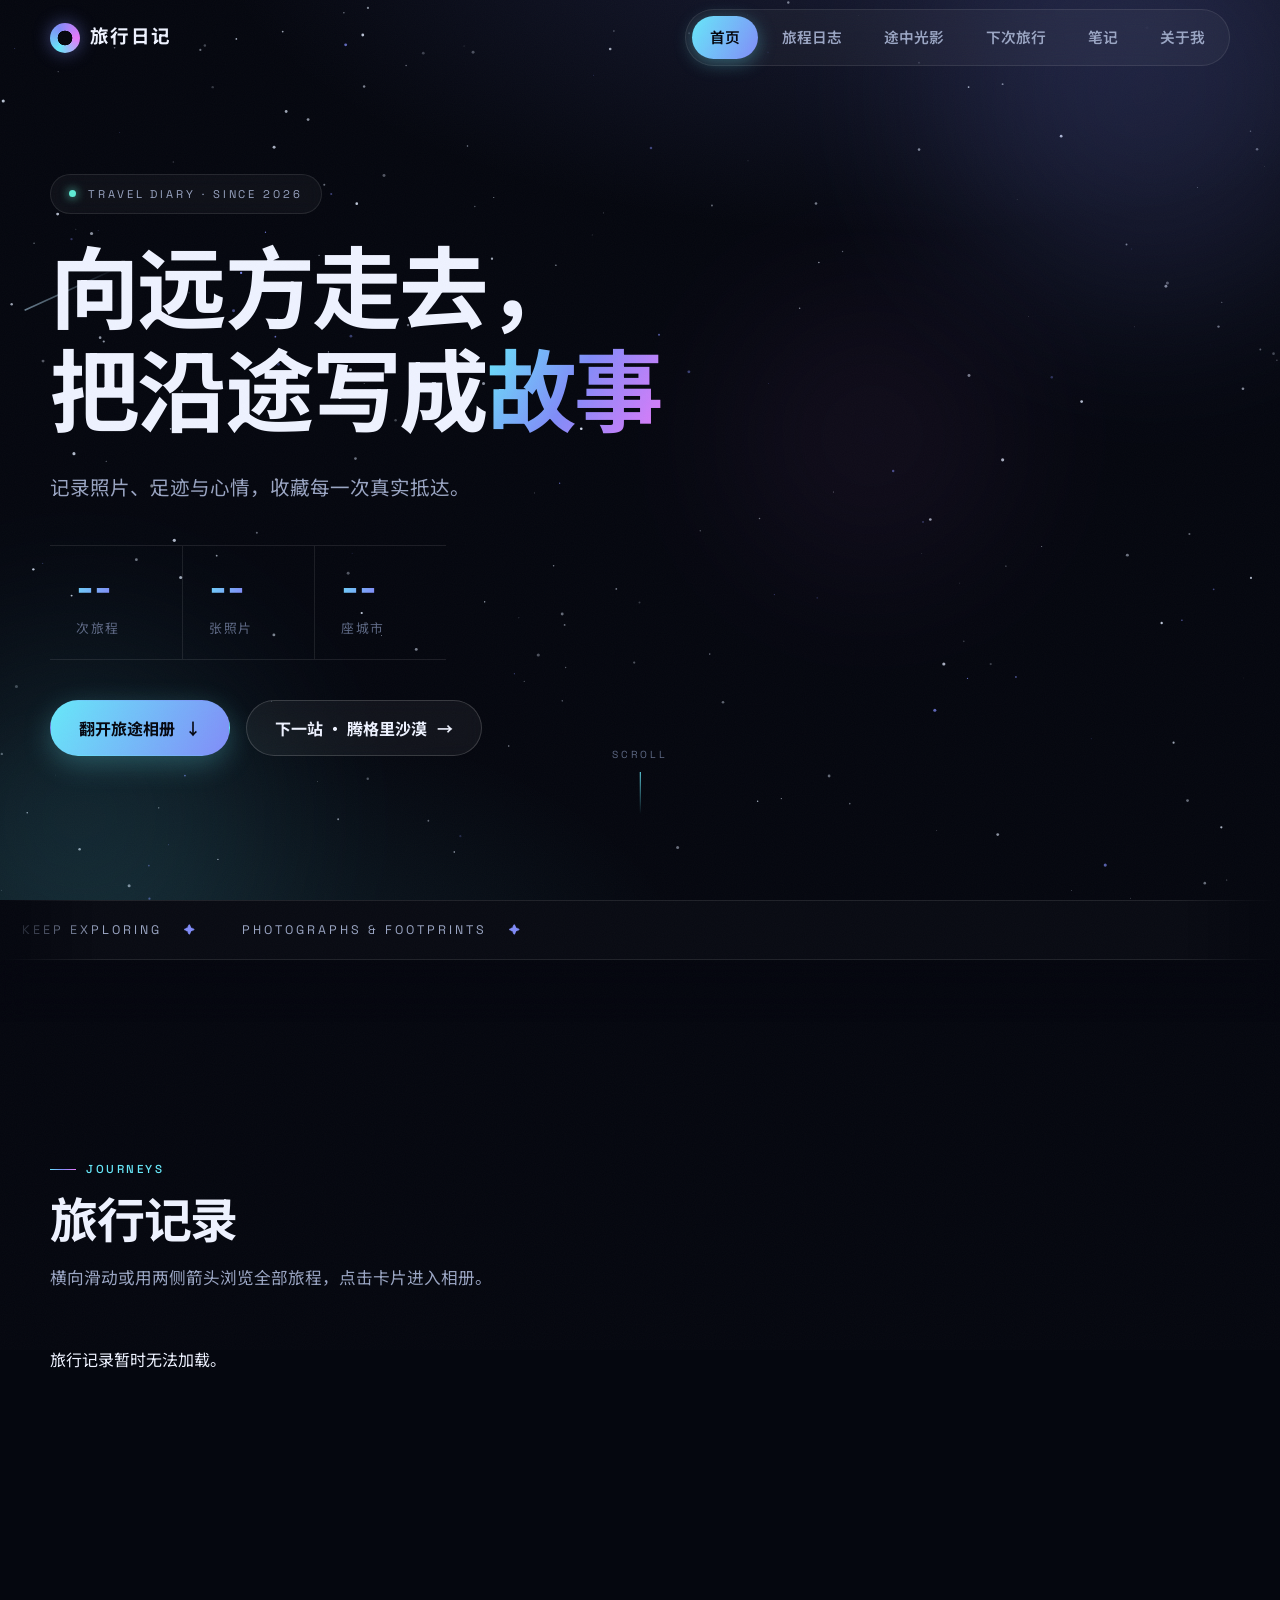
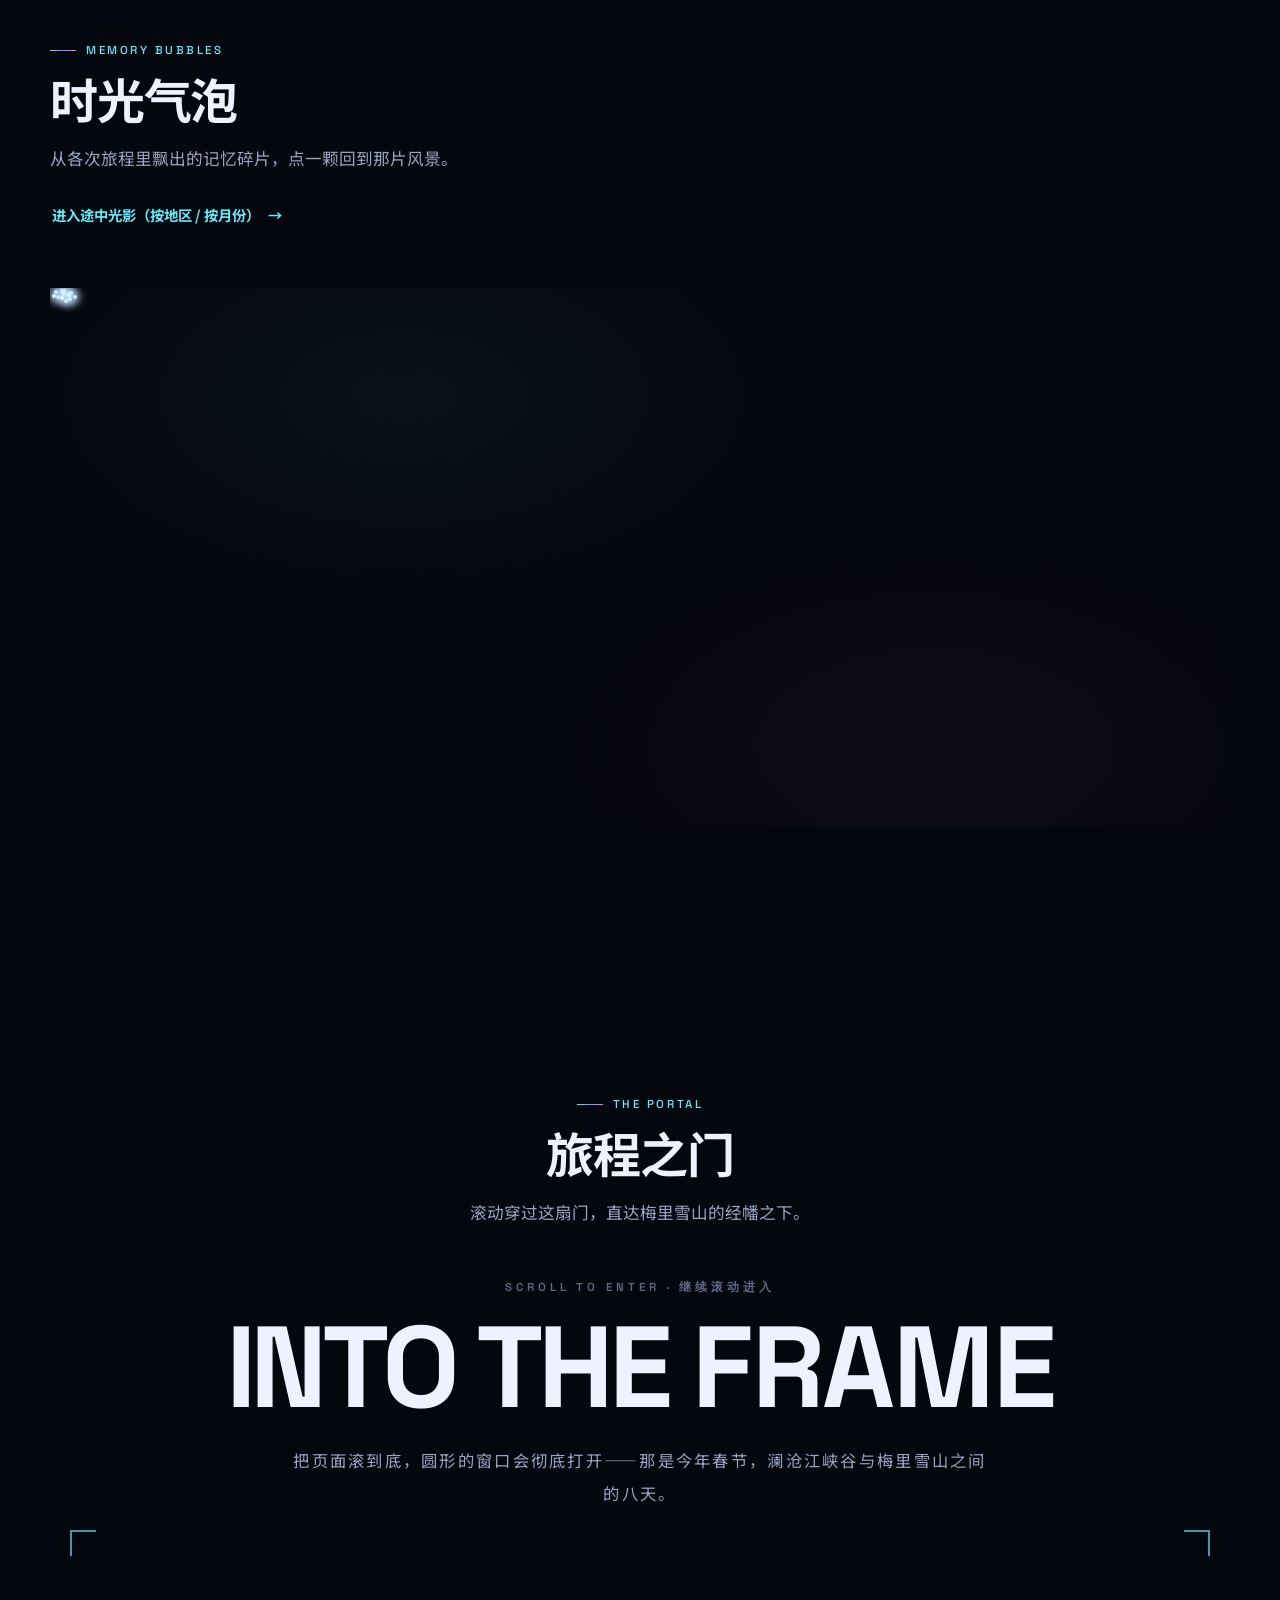
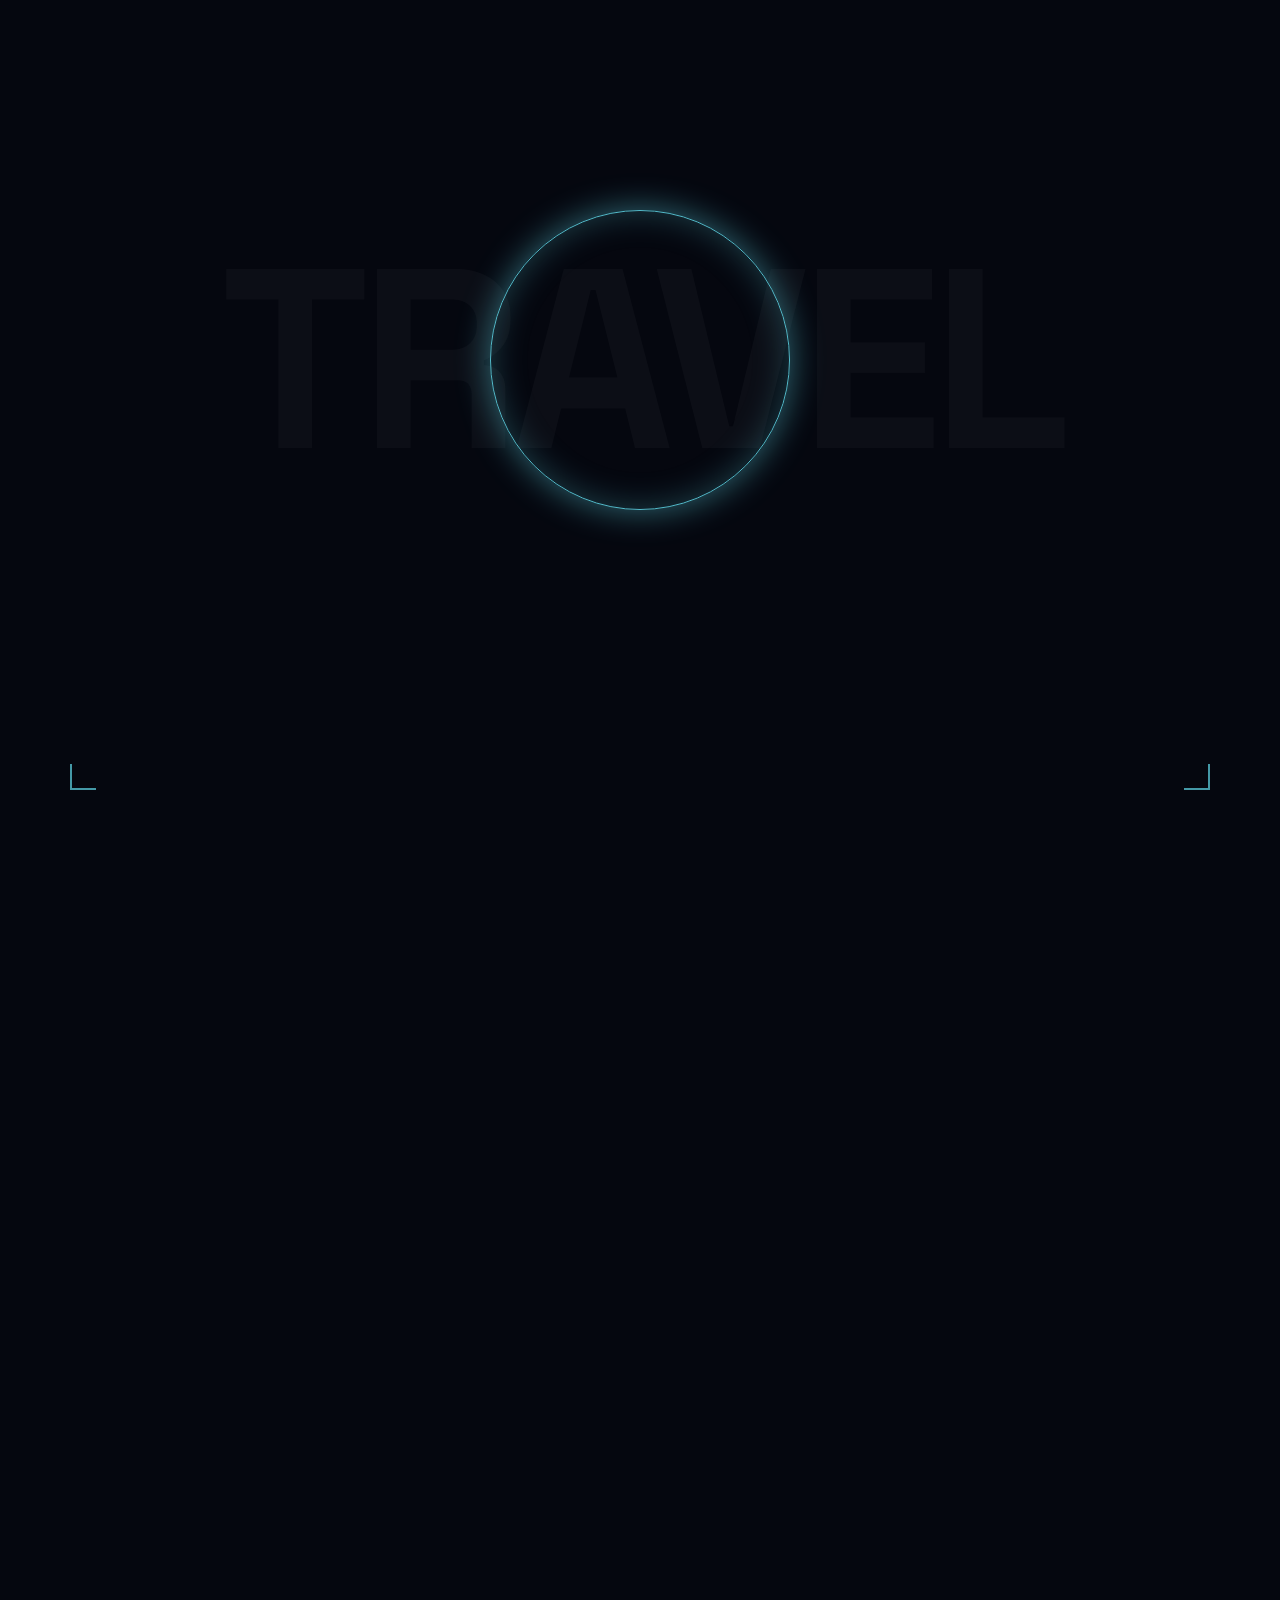
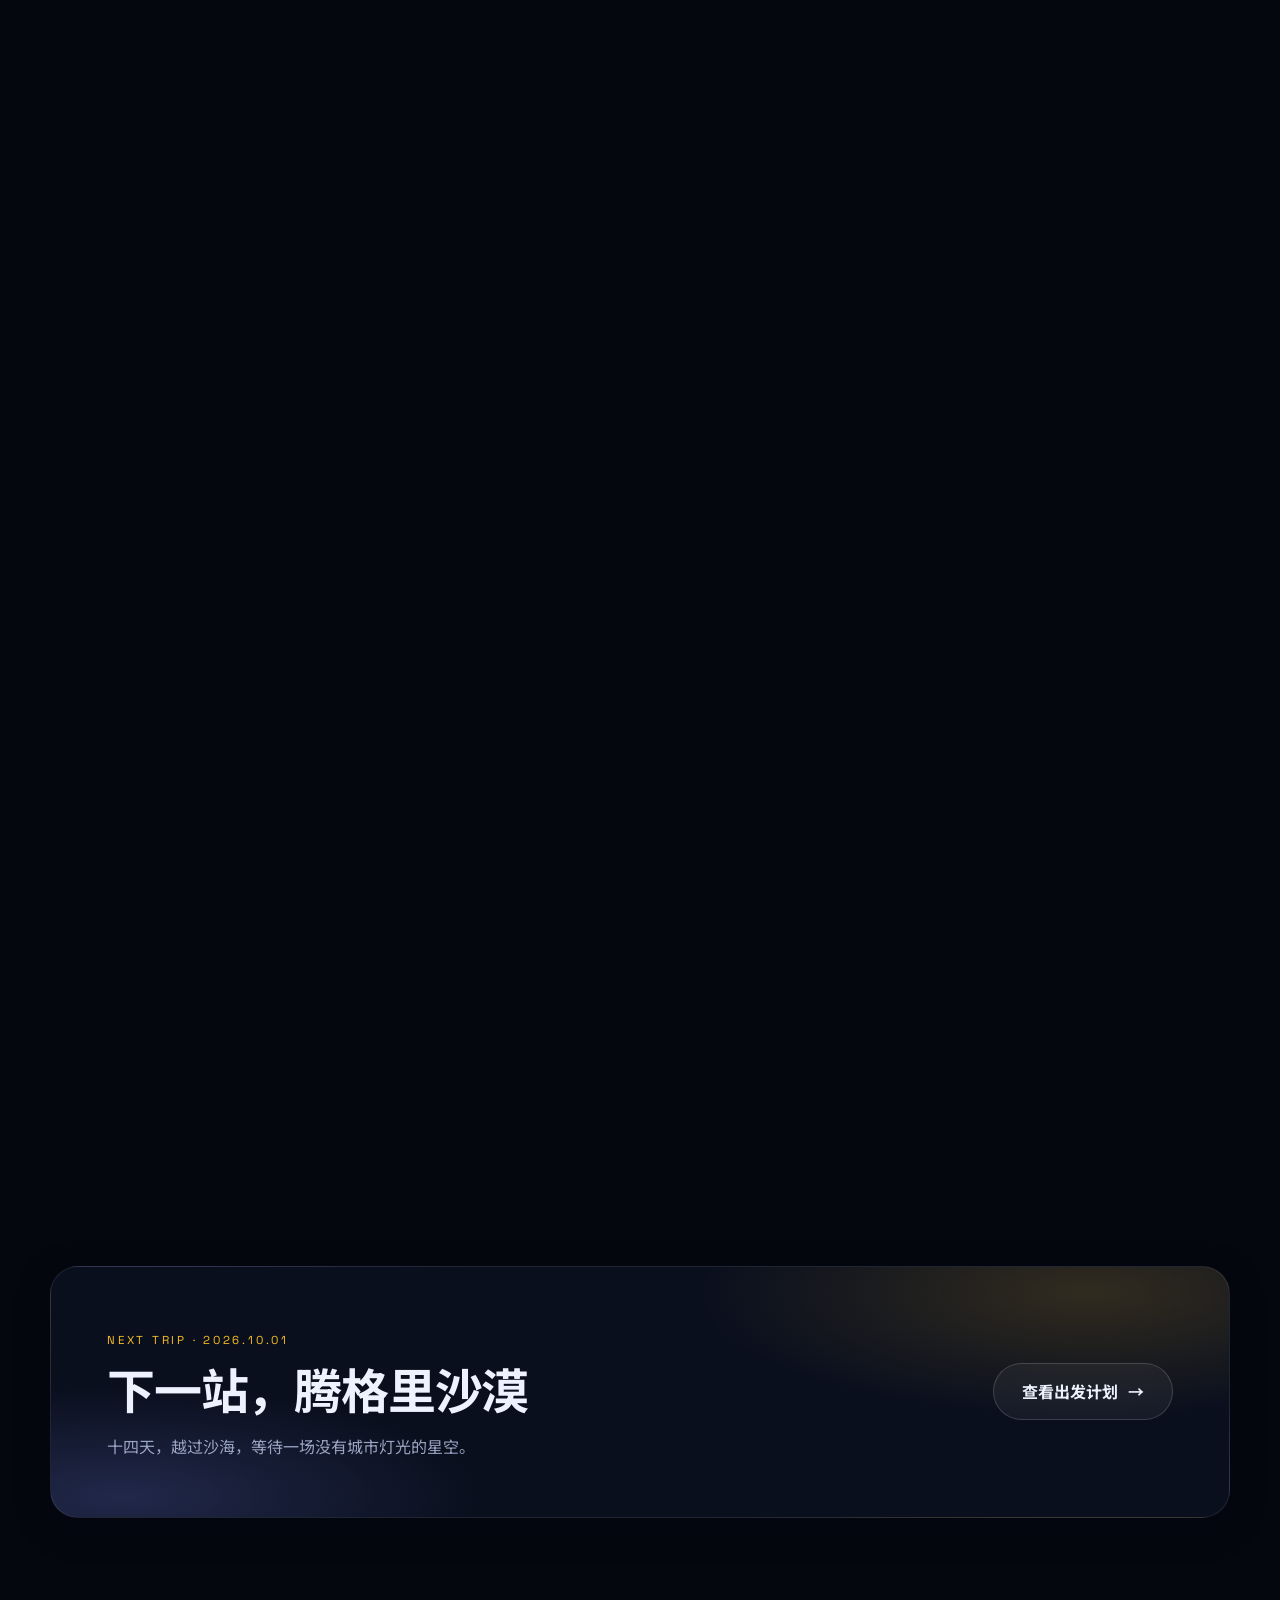
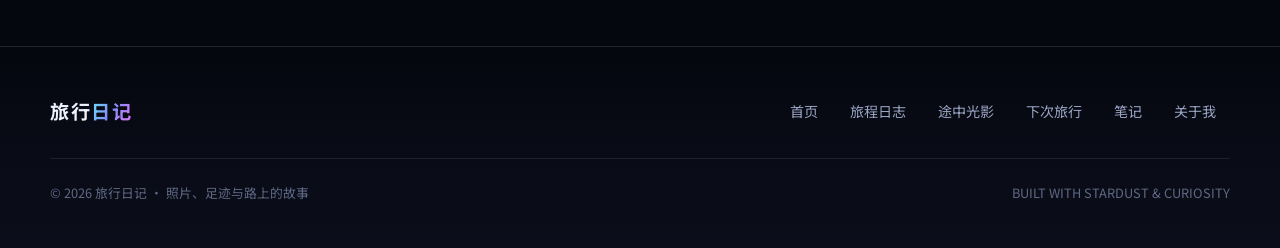
==== commit 1719ff8d: "✨ 新增「旅程之门」：滚动缩放传送门（移植 21st.dev Scroll Zoom Portal 至原生栈） - 原组件依赖 React/GSAP/Tailwind，本站为纯静态零依赖，改用   p" ====
--- a/index.html
+++ b/index.html
@@ -16,7 +16,7 @@
   <link rel="preconnect" href="https://fonts.gstatic.com" crossorigin />
   <link rel="stylesheet"
     href="https://fonts.googleapis.com/css2?family=Space+Grotesk:wght@500;700&family=Noto+Sans+SC:wght@400;500;700&display=swap" />
-  <link rel="stylesheet" href="css/style.css?v=20260906" />
+  <link rel="stylesheet" href="css/style.css?v=20260907" />
 </head>
 <body>
   <a class="skip-link" href="#main-content">跳到主要内容</a>
@@ -92,6 +92,7 @@
     <nav class="anchor-nav" aria-label="首页内容导航">
       <a href="#journeys">旅程</a>
       <a href="#bubbles">气泡</a>
+      <a href="#portal">传送门</a>
       <a href="#next-trip">下一站</a>
     </nav>
 
@@ -118,6 +119,45 @@
           <noscript><p class="empty-state">气泡需要启用 JavaScript；全部照片可在「途中光影」浏览。</p></noscript>
         </div>
       </section>
+
+      <section class="section" id="portal" aria-labelledby="portal-title">
+        <header class="section-head" data-reveal style="text-align:center; margin-inline:auto">
+          <p class="eyebrow" style="justify-content:center">THE PORTAL</p>
+          <h2 class="section-title" id="portal-title">旅程之门</h2>
+          <p class="section-sub">滚动穿过这扇门，直达梅里雪山的经幡之下。</p>
+        </header>
+
+        <div class="portal-intro container" data-reveal>
+          <p class="portal-kicker">SCROLL TO ENTER · 继续滚动进入</p>
+          <h3 class="portal-title">INTO THE <span class="grad">FRAME</span></h3>
+          <p class="portal-sub">把页面滚到底，圆形的窗口会彻底打开——那是今年春节，澜沧江峡谷与梅里雪山之间的八天。</p>
+        </div>
+      
+        <div class="portal-scroll" id="portalScroll">
+          <div class="portal-pin">
+            <span class="portal-corner tl" aria-hidden="true"></span>
+            <span class="portal-corner tr" aria-hidden="true"></span>
+            <span class="portal-corner bl" aria-hidden="true"></span>
+            <span class="portal-corner br" aria-hidden="true"></span>
+
+            <div class="portal-watermark" aria-hidden="true">TRAVEL</div>
+
+            <div class="portal-mask">
+              <div class="portal-media" id="portalMedia">
+                <img src="photos/2afb95107fa9fa4caa3e5edc0ed14455.jpg" alt="梅里雪山经幡" loading="lazy" decoding="async" />
+              </div>
+              <div class="portal-outro" id="portalOutro">
+                <h3>THE JOURNEY<br />CONTINUES.</h3>
+                <p>穿过这扇门，故事仍在继续。</p>
+                <a class="button portal-link" href="trip.html?id=yunnan-2026-02">进入梅里相册（55 张） <span aria-hidden="true">→</span></a>
+              </div>
+            </div>
+
+            <span class="portal-ring" id="portalRing" aria-hidden="true"></span>
+          </div>
+        </div>
+
+</section>
 
       <section class="next-cta" id="next-trip" aria-labelledby="next-trip-title" data-reveal>
         <div>
@@ -162,8 +202,8 @@
     <span class="arrow" aria-hidden="true">↑</span>
   </button>
 
-  <script src="js/main.js?v=20260906"></script>
-  <script src="js/effects.js?v=20260906"></script>
-  <script src="js/index.js?v=20260906"></script>
+  <script src="js/main.js?v=20260907"></script>
+  <script src="js/effects.js?v=20260907"></script>
+  <script src="js/index.js?v=20260907"></script>
 </body>
 </html>
--- a/css/style.css
+++ b/css/style.css
@@ -2233,3 +2233,228 @@
   .gradient-text { animation: none; }
   .bgblob { display: none; }
 }
+
+
+/* ---------- 28. 惊艳特效（Magic UI / Aceternity 招牌） ---------- */
+/* Border Beam：沿边框奔跑的流光（Magic UI Border Beam） */
+@property --beam-angle {
+  syntax: "<angle>";
+  initial-value: 0deg;
+  inherits: false;
+}
+.beam {
+  position: relative;
+  overflow: hidden;
+}
+.beam::before {
+  content: "";
+  position: absolute; inset: 0;
+  border-radius: inherit;
+  padding: 1.5px;
+  background: conic-gradient(
+    from var(--beam-angle),
+    transparent 0turn 0.72turn,
+    rgba(103, 232, 249, 0.9) 0.82turn,
+    rgba(129, 140, 248, 0.95) 0.9turn,
+    rgba(232, 121, 249, 0.75) 0.96turn,
+    transparent 1turn
+  );
+  -webkit-mask: linear-gradient(#fff 0 0) content-box, linear-gradient(#fff 0 0);
+  -webkit-mask-composite: xor;
+          mask: linear-gradient(#fff 0 0) content-box, linear-gradient(#fff 0 0);
+          mask-composite: exclude;
+  animation: beam-spin 5s linear infinite;
+  pointer-events: none;
+}
+@keyframes beam-spin {
+  to { --beam-angle: 1turn; }
+}
+/* 悬停才亮起的流光边框 */
+.beam-hover::before {
+  animation: beam-spin 2.6s linear infinite;
+  opacity: 0;
+  transition: opacity 0.4s;
+}
+.beam-hover:hover::before { opacity: 1; animation-duration: 2.6s; }
+
+/* 全页鼠标聚光光晕（Aceternity Spotlight 暗色版） */
+.cursor-glow {
+  position: fixed; z-index: 2;
+  width: 620px; height: 620px;
+  border-radius: 50%;
+  pointer-events: none;
+  background: radial-gradient(
+    circle,
+    rgba(103, 232, 249, 0.075) 0%,
+    rgba(129, 140, 248, 0.05) 34%,
+    transparent 62%
+  );
+  transform: translate(-50%, -50%);
+  mix-blend-mode: screen;
+  will-change: transform;
+}
+
+/* 星尘闪烁（时光气泡场 / Hero） */
+.spark {
+  position: absolute;
+  width: 4px; height: 4px;
+  border-radius: 50%;
+  background: #e8f6ff;
+  box-shadow: 0 0 10px 2px rgba(190, 230, 255, 0.9);
+  animation: spark-twinkle var(--sd, 2.6s) ease-in-out infinite;
+  animation-delay: var(--sdelay, 0s);
+  pointer-events: none;
+}
+@keyframes spark-twinkle {
+  0%, 100% { opacity: 0.1; transform: scale(0.6); }
+  50% { opacity: 1; transform: scale(1.25); }
+}
+
+/* 标题流光扫过 */
+.shimmer-line {
+  position: relative;
+  overflow: hidden;
+}
+.shimmer-line::after {
+  content: "";
+  position: absolute; inset: 0;
+  background: linear-gradient(105deg, transparent 42%, rgba(190, 230, 255, 0.28) 50%, transparent 58%);
+  transform: translateX(-130%);
+  animation: shimmer-sweep 5.5s var(--ease-out) infinite;
+  pointer-events: none;
+}
+@keyframes shimmer-sweep {
+  0%, 55% { transform: translateX(-130%); }
+  75%, 100% { transform: translateX(130%); }
+}
+
+@media (prefers-reduced-motion: reduce) {
+  .beam::before { animation: none; background: linear-gradient(120deg, rgba(103,232,249,0.4), rgba(129,140,248,0.4)); -webkit-mask: none; mask: none; }
+  .cursor-glow { display: none; }
+  .spark, .shimmer-line::after { display: none; }
+}
+
+
+/* ---------- 29. 旅程之门（滚动缩放传送门，移植自 21st.dev Scroll Zoom Portal） ---------- */
+.portal-scroll {
+  position: relative;
+  height: 300vh; /* 钉屏滚动长度 */
+}
+.portal-pin {
+  position: sticky; top: 0;
+  height: 100svh;
+  display: grid; place-items: center;
+  overflow: hidden;
+  background: var(--bg-0);
+}
+/* 巨型水印 */
+.portal-watermark {
+  position: absolute; inset: 0;
+  display: grid; place-items: center;
+  font: 900 clamp(6rem, 20vw, 20rem)/1 var(--font-display);
+  letter-spacing: -0.04em;
+  color: rgba(255, 255, 255, 0.03);
+  pointer-events: none;
+  user-select: none;
+  text-transform: uppercase;
+}
+/* 四角边框 */
+.portal-corner {
+  position: absolute; z-index: 5;
+  width: 26px; height: 26px;
+  border: 2px solid rgba(103, 232, 249, 0.65);
+  pointer-events: none;
+}
+.portal-corner.tl { top: 20px; left: 20px; border-right: 0; border-bottom: 0; }
+.portal-corner.tr { top: 20px; right: 20px; border-left: 0; border-bottom: 0; }
+.portal-corner.bl { bottom: 20px; left: 20px; border-right: 0; border-top: 0; }
+.portal-corner.br { bottom: 20px; right: 20px; border-left: 0; border-top: 0; }
+
+/* 遮罩门户：圆形 mask 由 --maskW 驱动 */
+.portal-mask {
+  position: relative; z-index: 2;
+  width: 100%; height: 100%;
+  display: grid; place-items: center;
+  overflow: hidden;
+  -webkit-mask-image: radial-gradient(circle at 50% 50%, #000 calc(var(--maskW, 300px) / 2 - 1px), transparent calc(var(--maskW, 300px) / 2 + 1px));
+          mask-image: radial-gradient(circle at 50% 50%, #000 calc(var(--maskW, 300px) / 2 - 1px), transparent calc(var(--maskW, 300px) / 2 + 1px));
+}
+.portal-media {
+  position: relative;
+  width: 100%; height: 100%;
+  transform-origin: 50% 50%;
+  will-change: transform;
+}
+.portal-media img {
+  width: 100%; height: 100%;
+  object-fit: cover;
+  display: block;
+}
+/* 发光门环 */
+.portal-ring {
+  position: absolute; z-index: 4;
+  left: 50%; top: 50%;
+  width: var(--maskW, 300px); height: var(--maskW, 300px);
+  transform: translate(-50%, -50%);
+  border-radius: 50%;
+  border: 1px solid rgba(103, 232, 249, 0.8);
+  box-shadow:
+    0 0 34px rgba(103, 232, 249, 0.45),
+    inset 0 0 34px rgba(103, 232, 249, 0.25);
+  pointer-events: none;
+}
+/* 终章文字（进度后段淡入） */
+.portal-outro {
+  position: absolute; z-index: 6;
+  inset: 0;
+  display: grid; place-content: center; justify-items: center; gap: 18px;
+  text-align: center;
+  opacity: 0;
+  pointer-events: none;
+  background: radial-gradient(ellipse at center, rgba(3, 6, 18, 0.25), rgba(3, 6, 18, 0.72));
+}
+.portal-outro h3 {
+  font: 700 clamp(2.2rem, 7vw, 5.6rem)/1.05 var(--font-display);
+  letter-spacing: -0.03em;
+  color: var(--text-1);
+  text-transform: uppercase;
+}
+.portal-outro p { color: var(--text-2); font-size: clamp(0.9rem, 1.6vw, 1.1rem); }
+.portal-outro .portal-link {
+  margin-top: 10px;
+  opacity: 1;
+  pointer-events: auto;
+}
+
+/* 传送门介绍/尾声排版（超大展示字体） */
+.portal-intro, .portal-outro-title { text-align: center; }
+.portal-kicker {
+  font: 600 0.72rem var(--font-mono);
+  letter-spacing: 0.34em; text-transform: uppercase;
+  color: var(--text-3);
+}
+.portal-title {
+  font: 700 clamp(3rem, 9vw, 8rem)/0.95 var(--font-display);
+  letter-spacing: -0.045em;
+  text-transform: uppercase;
+  margin: 18px 0 22px;
+}
+.portal-title .grad { text-transform: none; letter-spacing: -0.02em; }
+.portal-sub {
+  max-width: 44rem; margin-inline: auto;
+  color: var(--text-2);
+  font-size: clamp(0.86rem, 1.5vw, 1.02rem);
+  letter-spacing: 0.14em;
+  text-transform: uppercase;
+  line-height: 2;
+}
+
+@media (max-width: 640px) {
+  .portal-scroll { height: 240vh; }
+}
+@media (prefers-reduced-motion: reduce) {
+  .portal-scroll { height: auto; }
+  .portal-pin { position: static; height: 72svh; }
+  .portal-mask { -webkit-mask-image: none; mask-image: none; }
+  .portal-outro { display: none; }
+}
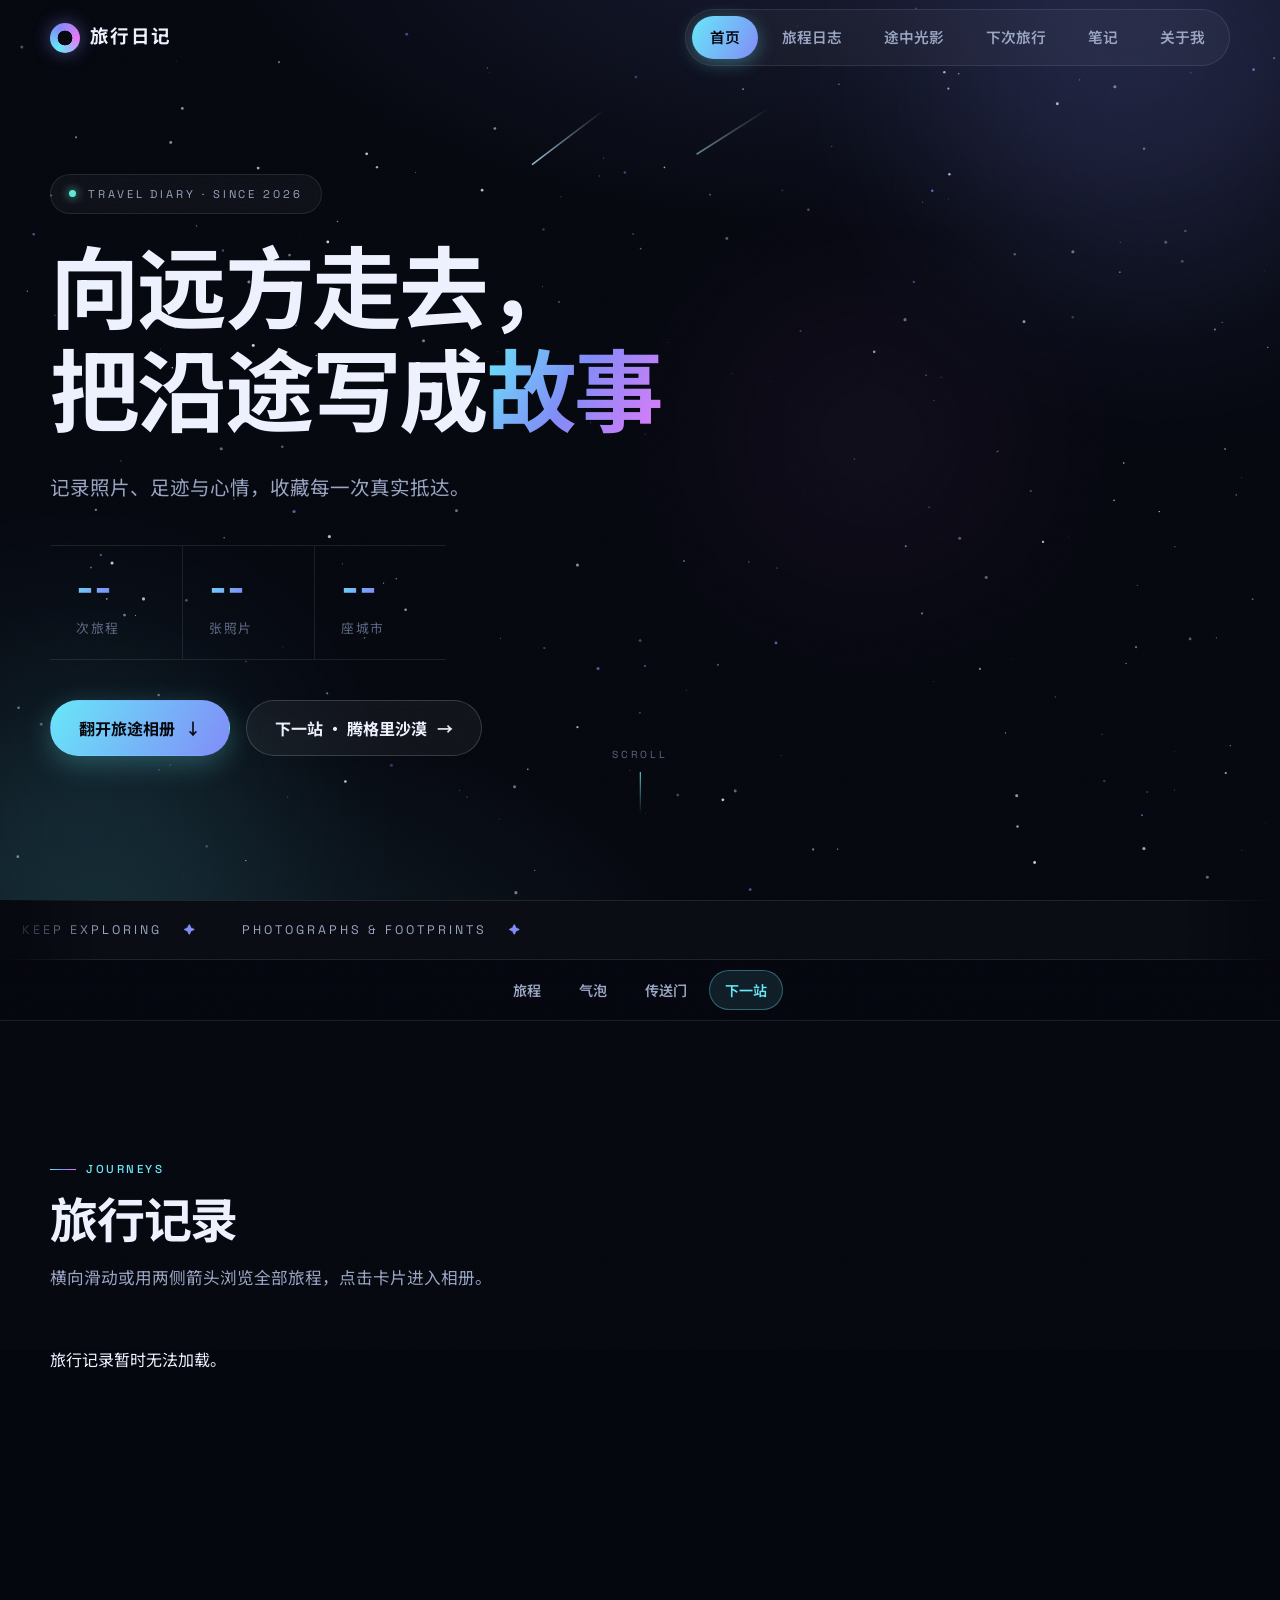
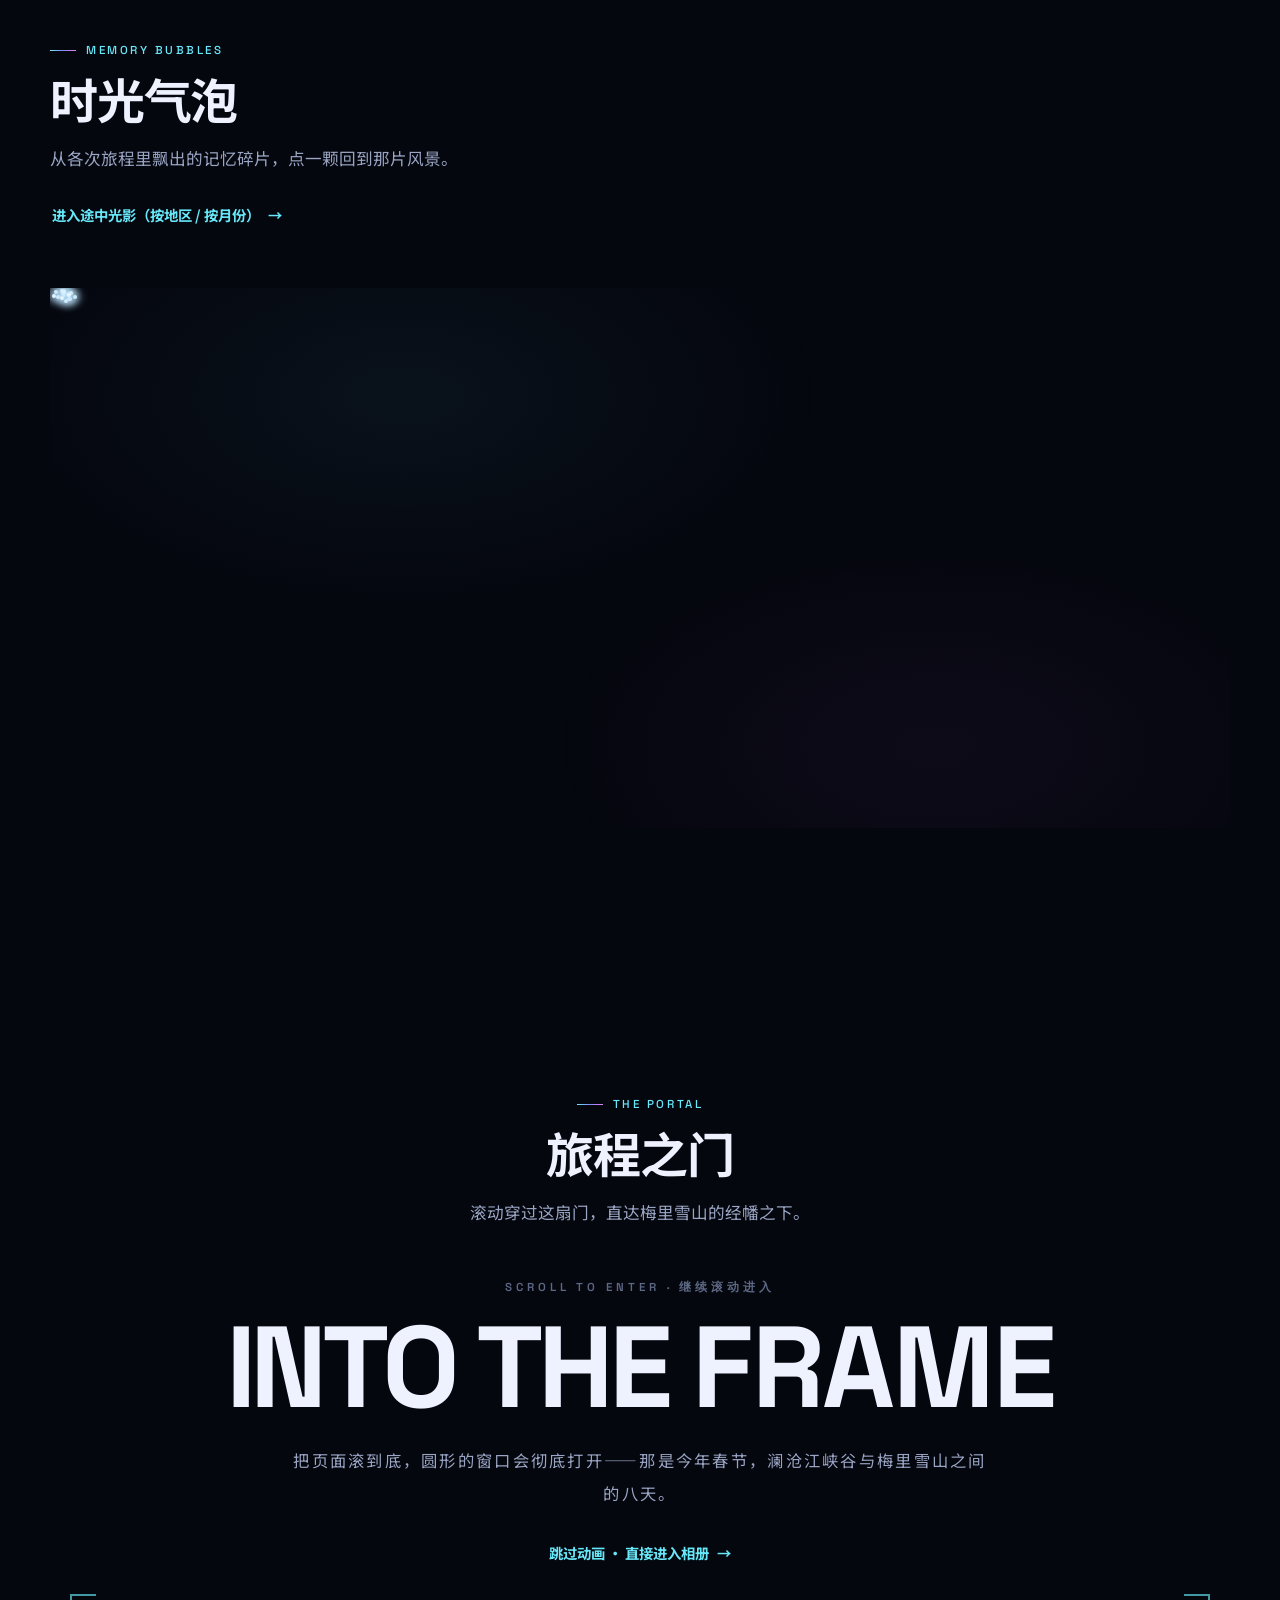
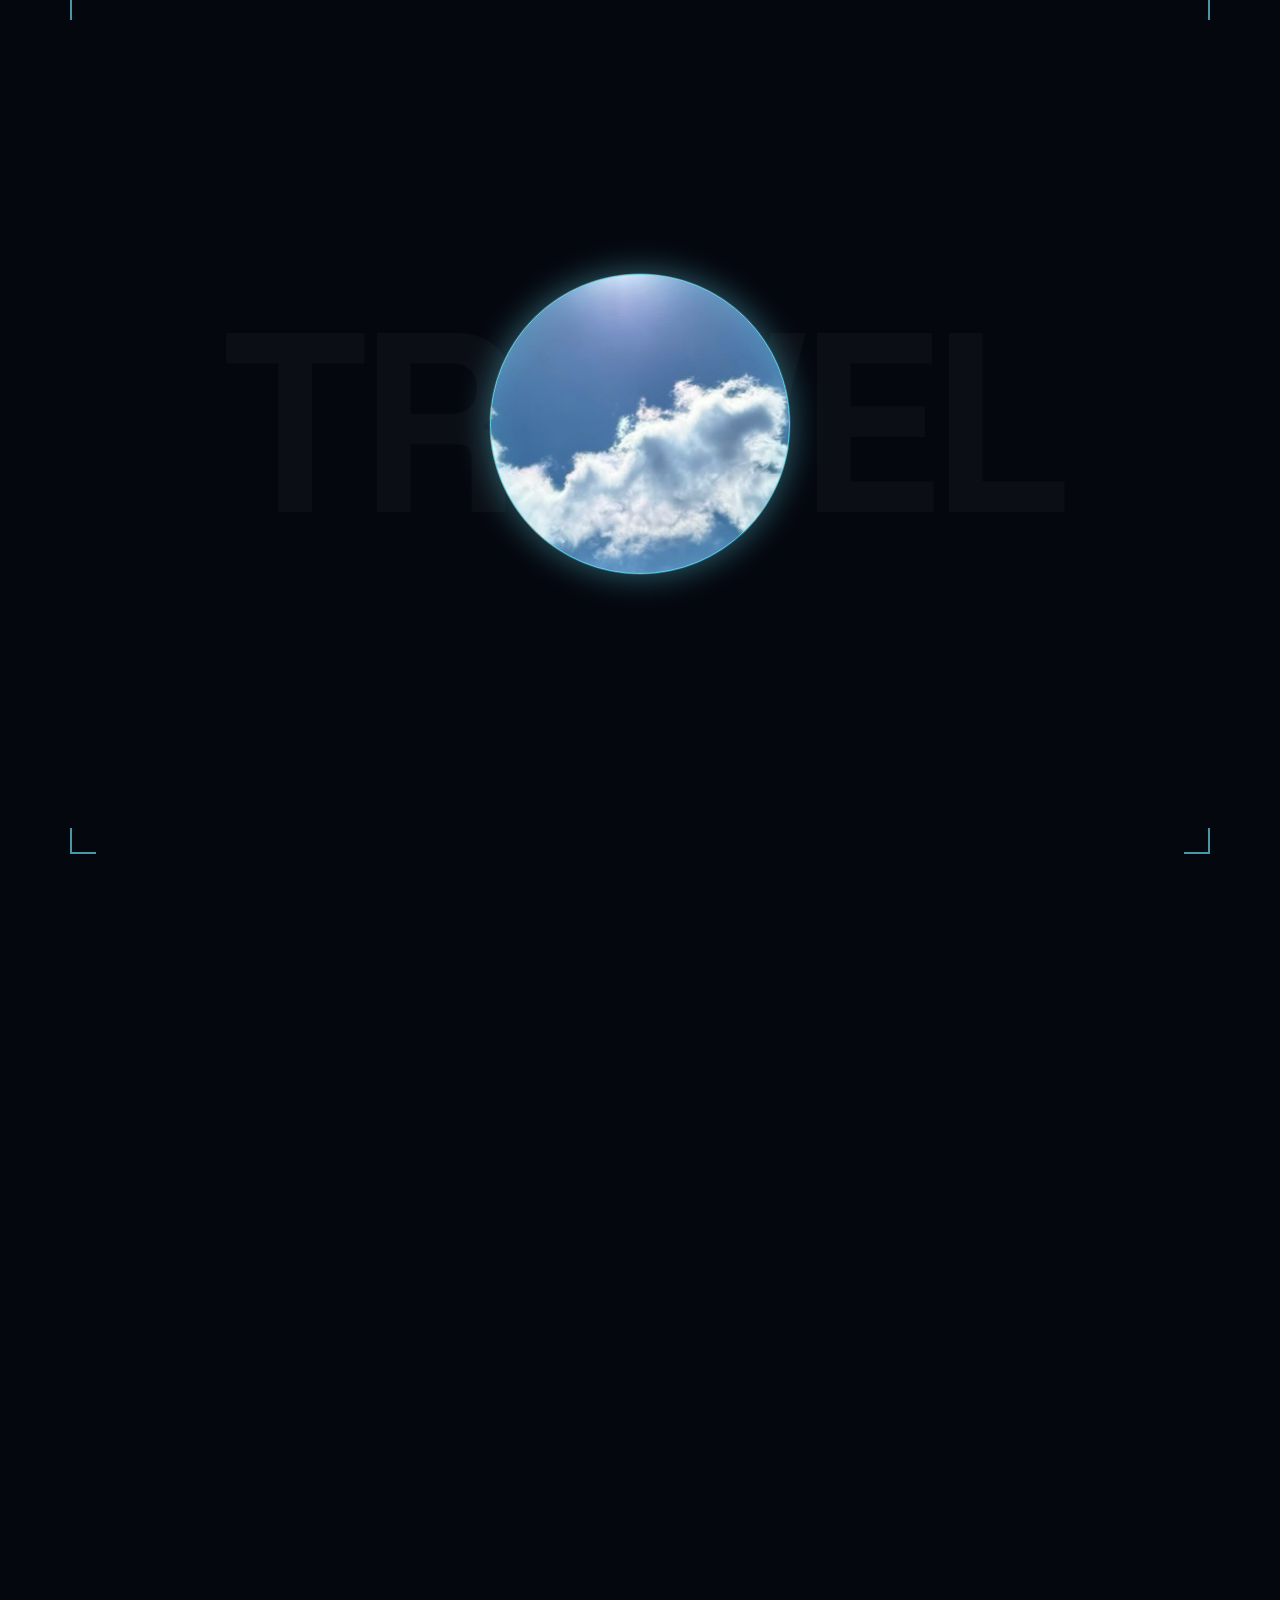
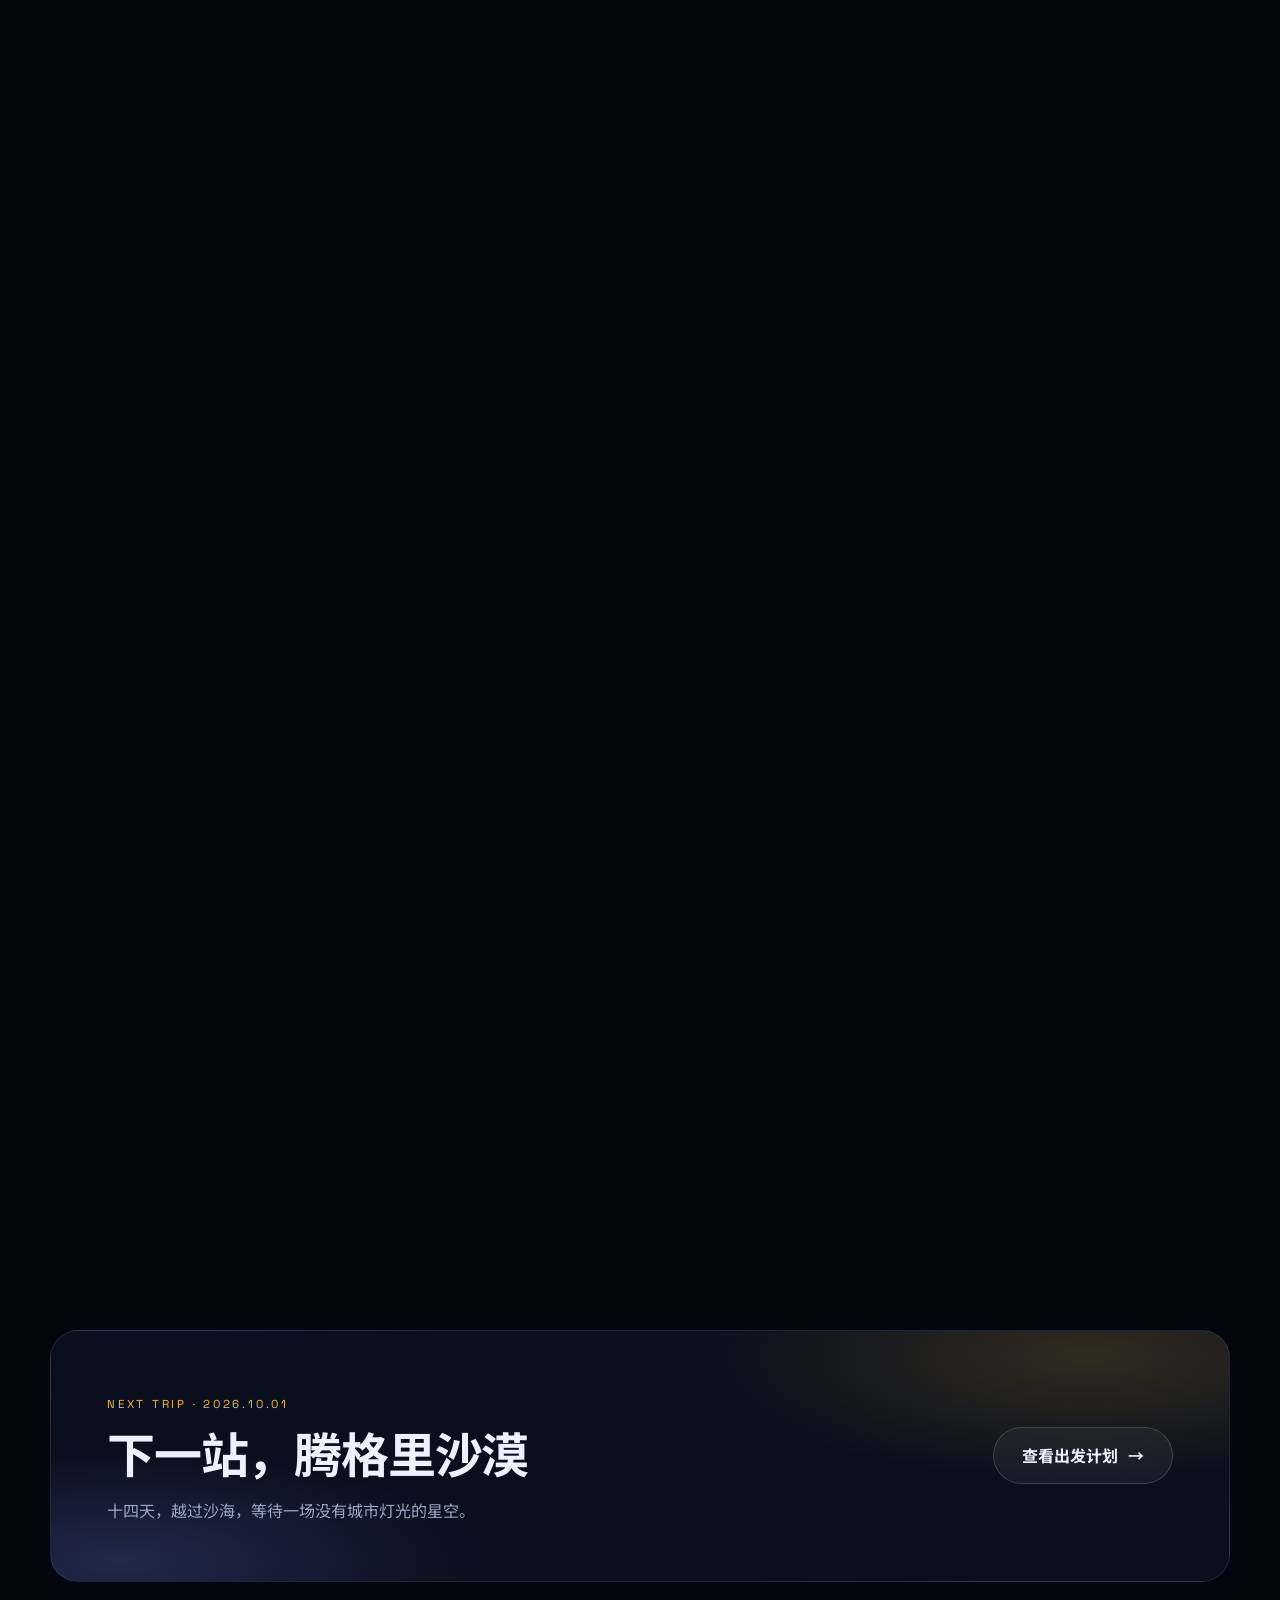
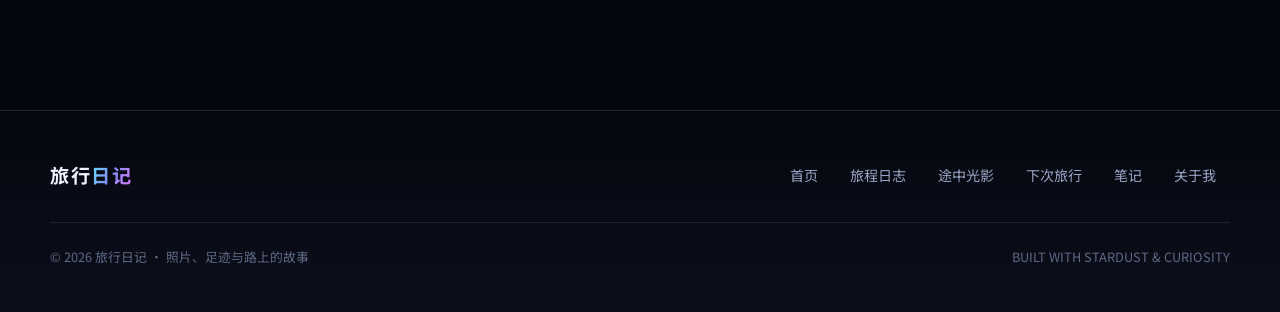
==== commit 82ef851a: "⚡ 性能治理 + 传送门修复（回退玻璃 Hero 方案） 回退： - 玻璃碎裂 Hero（broken by design 移植）观感不佳，整体回退至「旅程之门」版本，   移除 hero-glass" ====
--- a/index.html
+++ b/index.html
@@ -131,6 +131,7 @@
           <p class="portal-kicker">SCROLL TO ENTER · 继续滚动进入</p>
           <h3 class="portal-title">INTO THE <span class="grad">FRAME</span></h3>
           <p class="portal-sub">把页面滚到底，圆形的窗口会彻底打开——那是今年春节，澜沧江峡谷与梅里雪山之间的八天。</p>
+          <p style="margin-top:16px"><a class="trip-link" href="trip.html?id=yunnan-2026-02">跳过动画 · 直接进入相册 <span class="arr" aria-hidden="true">→</span></a></p>
         </div>
       
         <div class="portal-scroll" id="portalScroll">
@@ -144,16 +145,17 @@
 
             <div class="portal-mask">
               <div class="portal-media" id="portalMedia">
-                <img src="photos/2afb95107fa9fa4caa3e5edc0ed14455.jpg" alt="梅里雪山经幡" loading="lazy" decoding="async" />
-              </div>
-              <div class="portal-outro" id="portalOutro">
-                <h3>THE JOURNEY<br />CONTINUES.</h3>
-                <p>穿过这扇门，故事仍在继续。</p>
-                <a class="button portal-link" href="trip.html?id=yunnan-2026-02">进入梅里相册（55 张） <span aria-hidden="true">→</span></a>
+                <img src="photos/portal-meili.jpg" alt="梅里雪山经幡" loading="eager" decoding="async" fetchpriority="high" />
               </div>
             </div>
 
             <span class="portal-ring" id="portalRing" aria-hidden="true"></span>
+
+            <div class="portal-outro" id="portalOutro">
+              <h3>THE JOURNEY<br />CONTINUES.</h3>
+              <p>穿过这扇门，故事仍在继续。</p>
+              <a class="button portal-link" href="trip.html?id=yunnan-2026-02">进入梅里相册（55 张） <span aria-hidden="true">→</span></a>
+            </div>
           </div>
         </div>
 
--- a/css/style.css
+++ b/css/style.css
@@ -182,14 +182,6 @@
   pointer-events: none;
   opacity: 0.05;
   background-image: url("data:image/svg+xml,%3Csvg xmlns='http://www.w3.org/2000/svg' width='240' height='240'%3E%3Cfilter id='n'%3E%3CfeTurbulence type='fractalNoise' baseFrequency='0.9' numOctaves='2'/%3E%3C/filter%3E%3Crect width='100%25' height='100%25' filter='url(%23n)' opacity='0.55'/%3E%3C/svg%3E");
-  animation: grain-shift 9s steps(6) infinite;
-}
-@keyframes grain-shift {
-  0%, 100% { transform: translate(0, 0); }
-  20% { transform: translate(-3%, 2%); }
-  40% { transform: translate(2%, -3%); }
-  60% { transform: translate(-2%, -2%); }
-  80% { transform: translate(3%, 3%); }
 }
 
 /* ---------- 04. Reveal 动效体系 ---------- */
@@ -2158,7 +2150,6 @@
   ::view-transition-old(root), ::view-transition-new(root) { animation: none !important; }
 }
 
-
 /* ---------- 27. 特效层（学习 21st.dev：Text Generate / Spotlight / Magnetic / Aurora） ---------- */
 /* 逐字文字生成（Aceternity Text Generate + Motion Blur Fade） */
 .split-words .w {
@@ -2233,7 +2224,6 @@
   .gradient-text { animation: none; }
   .bgblob { display: none; }
 }
-
 
 /* ---------- 28. 惊艳特效（Magic UI / Aceternity 招牌） ---------- */
 /* Border Beam：沿边框奔跑的流光（Magic UI Border Beam） */
@@ -2278,21 +2268,6 @@
 .beam-hover:hover::before { opacity: 1; animation-duration: 2.6s; }
 
 /* 全页鼠标聚光光晕（Aceternity Spotlight 暗色版） */
-.cursor-glow {
-  position: fixed; z-index: 2;
-  width: 620px; height: 620px;
-  border-radius: 50%;
-  pointer-events: none;
-  background: radial-gradient(
-    circle,
-    rgba(103, 232, 249, 0.075) 0%,
-    rgba(129, 140, 248, 0.05) 34%,
-    transparent 62%
-  );
-  transform: translate(-50%, -50%);
-  mix-blend-mode: screen;
-  will-change: transform;
-}
 
 /* 星尘闪烁（时光气泡场 / Hero） */
 .spark {
@@ -2330,10 +2305,8 @@
 
 @media (prefers-reduced-motion: reduce) {
   .beam::before { animation: none; background: linear-gradient(120deg, rgba(103,232,249,0.4), rgba(129,140,248,0.4)); -webkit-mask: none; mask: none; }
-  .cursor-glow { display: none; }
   .spark, .shimmer-line::after { display: none; }
 }
-
 
 /* ---------- 29. 旅程之门（滚动缩放传送门，移植自 21st.dev Scroll Zoom Portal） ---------- */
 .portal-scroll {
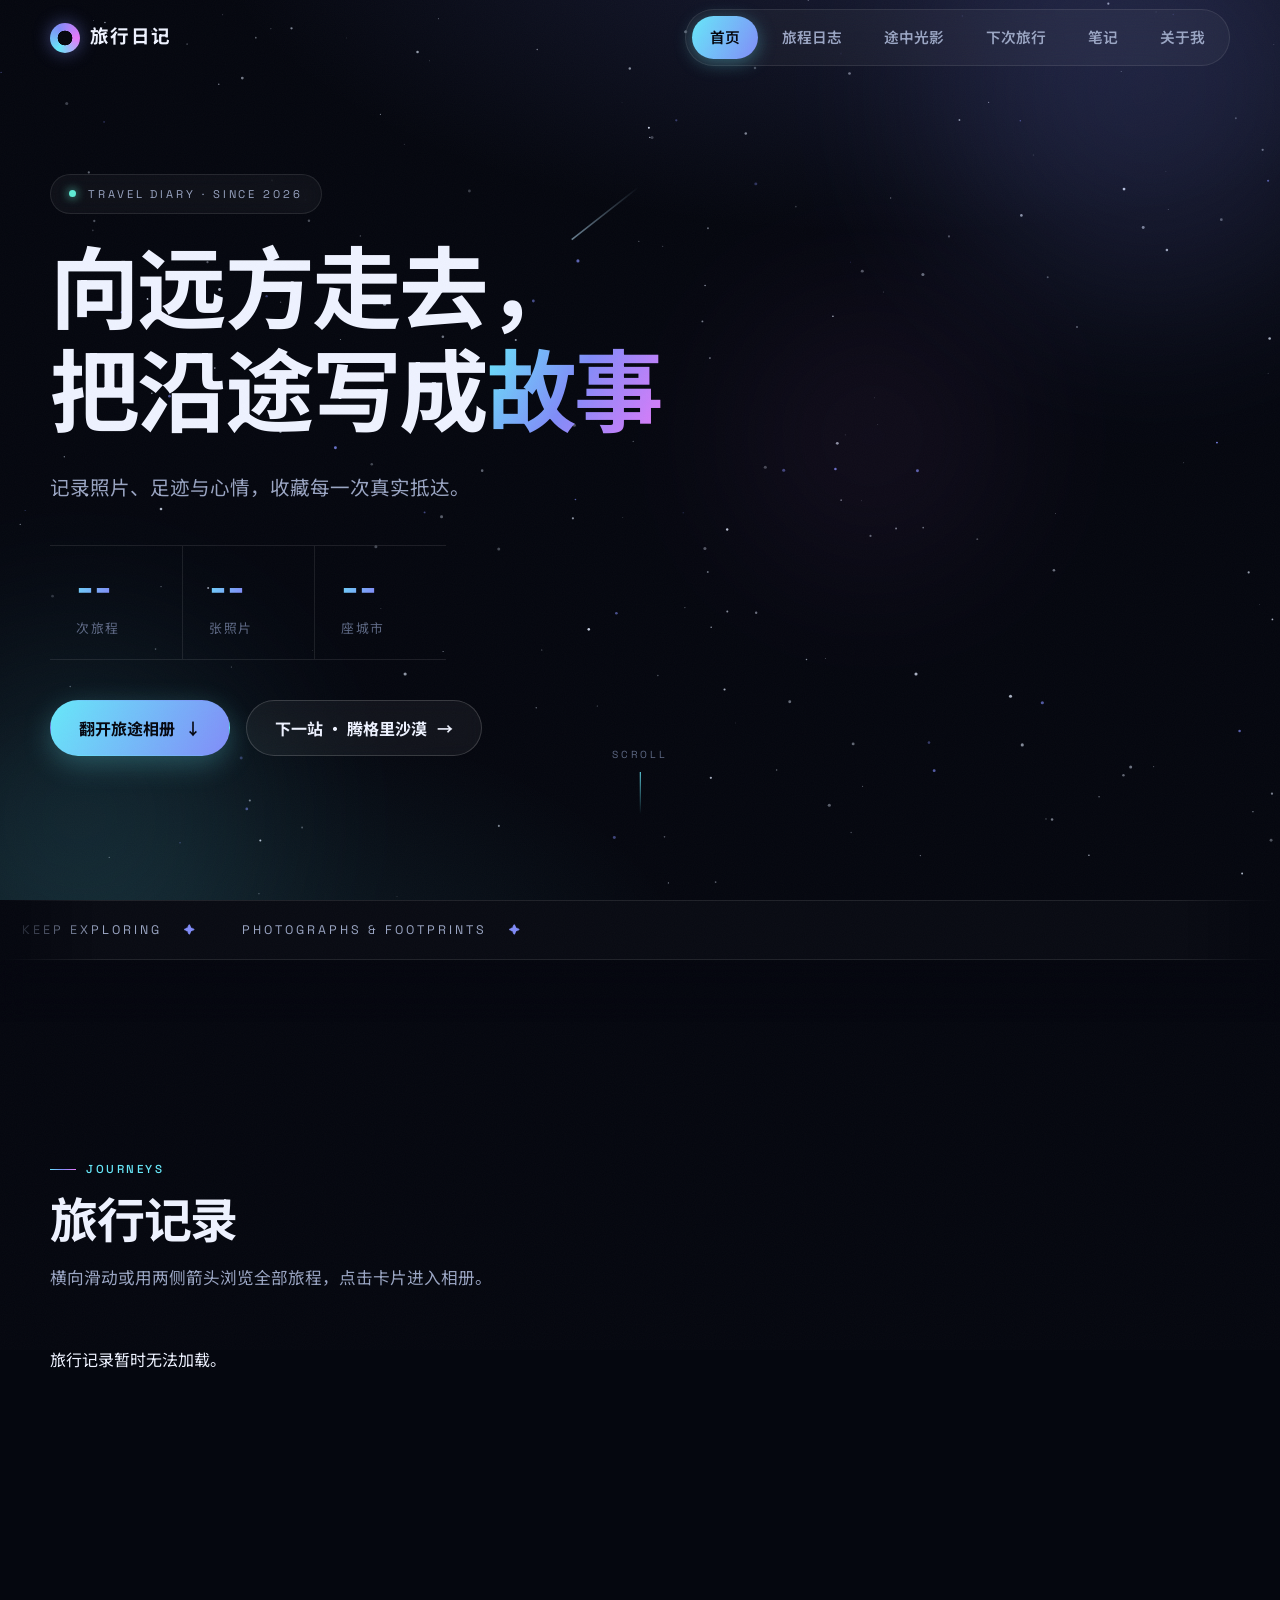
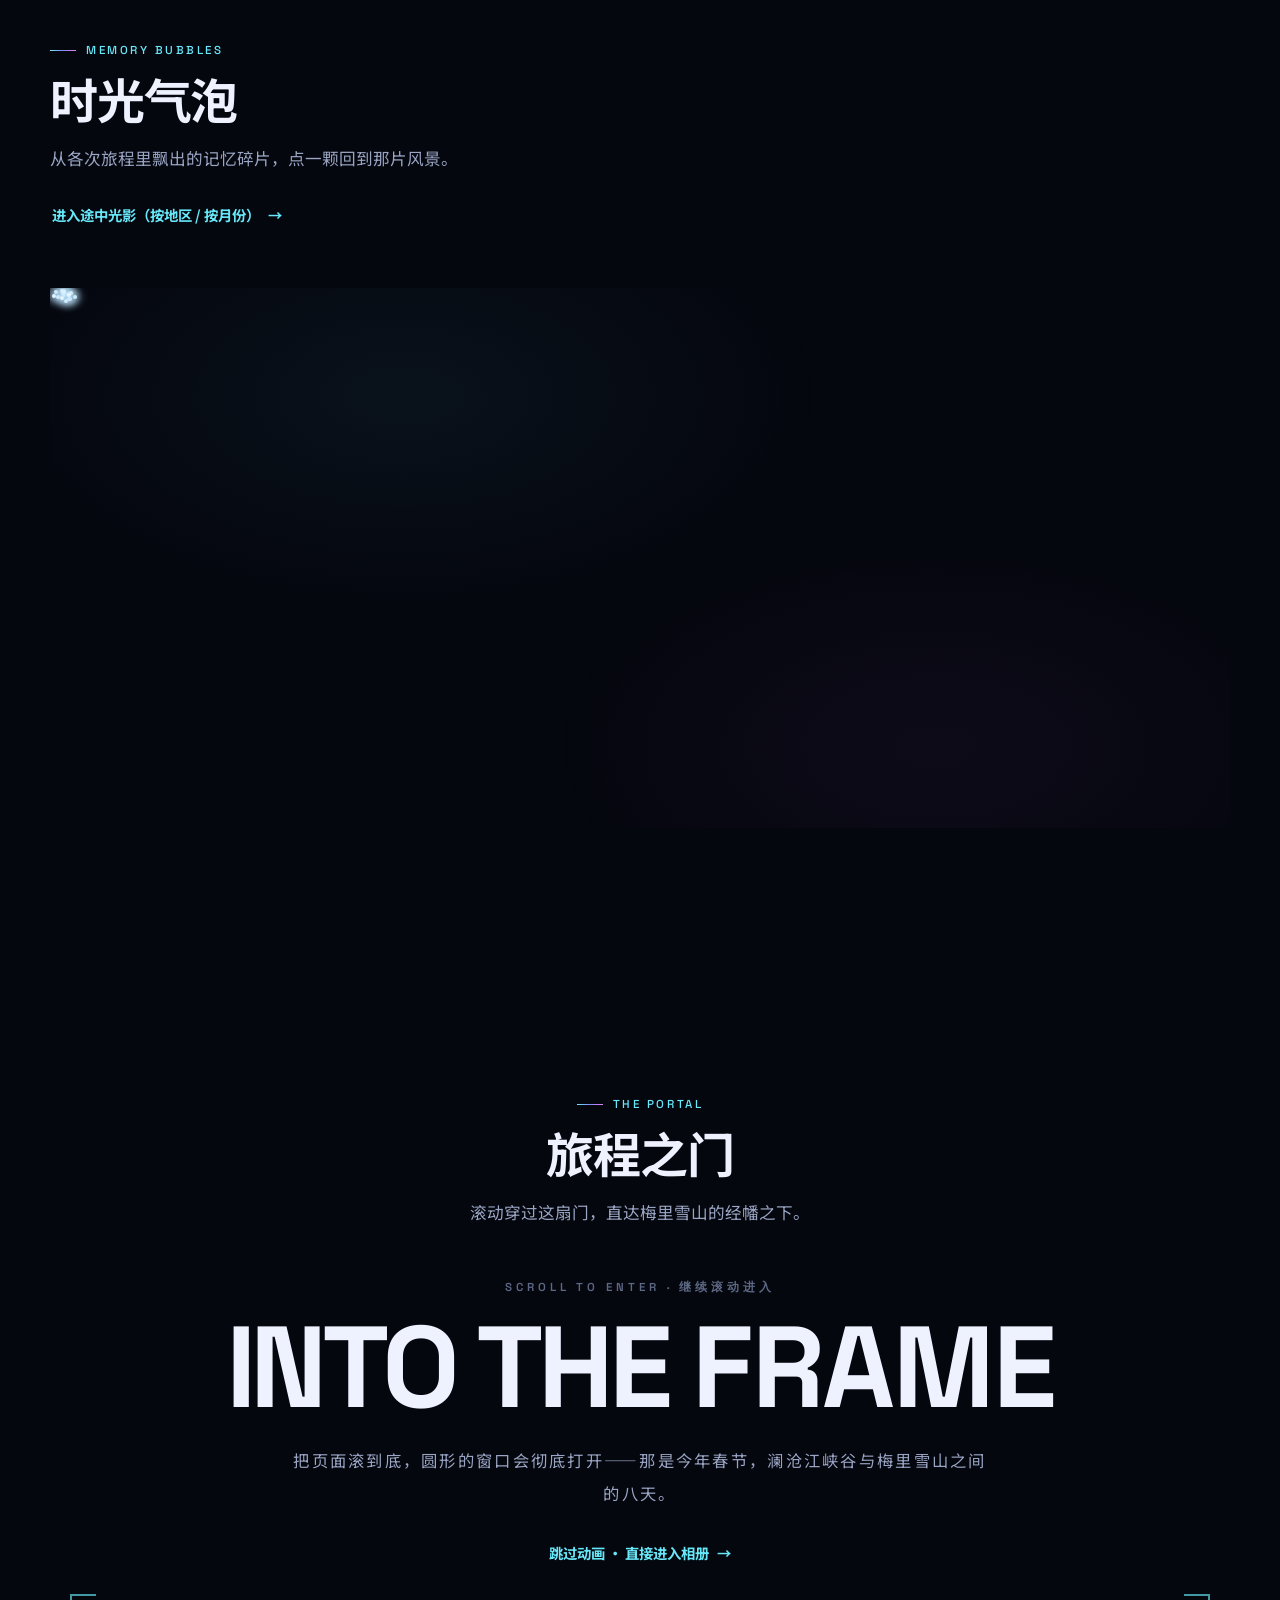
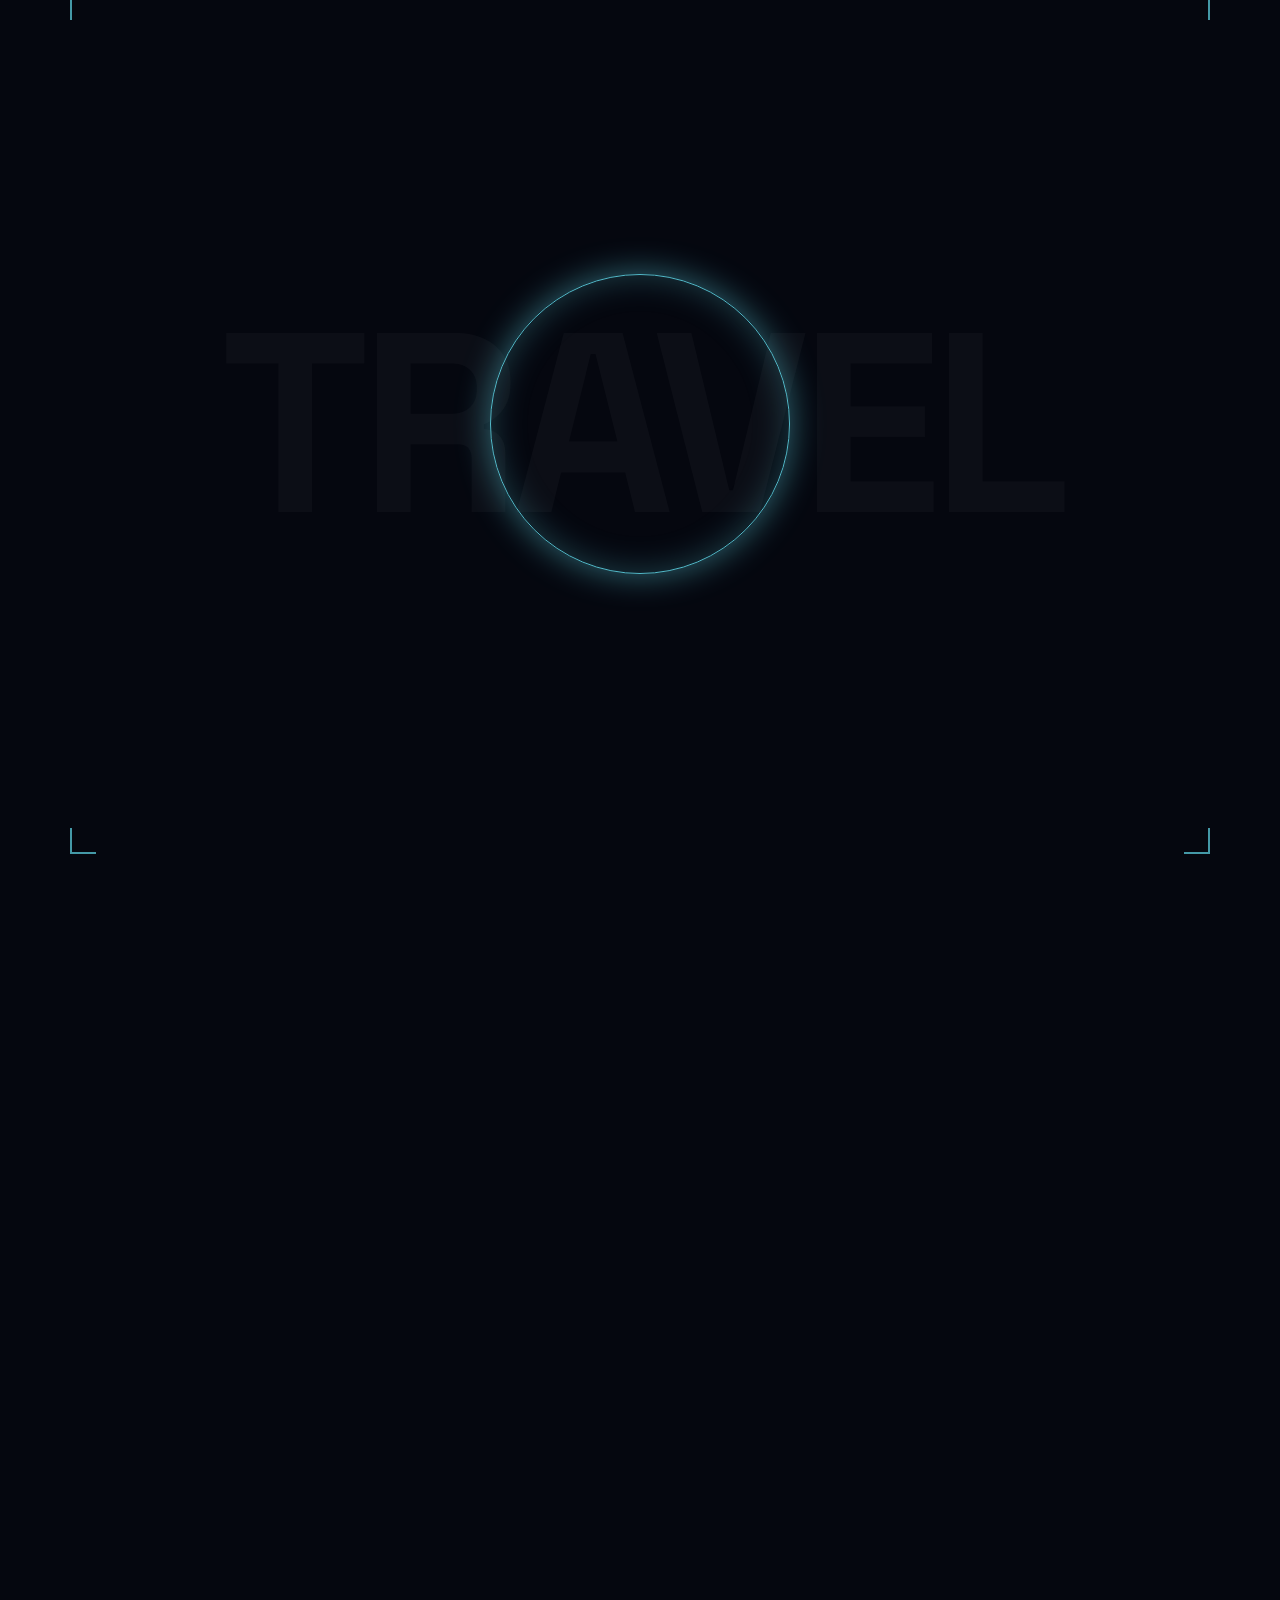
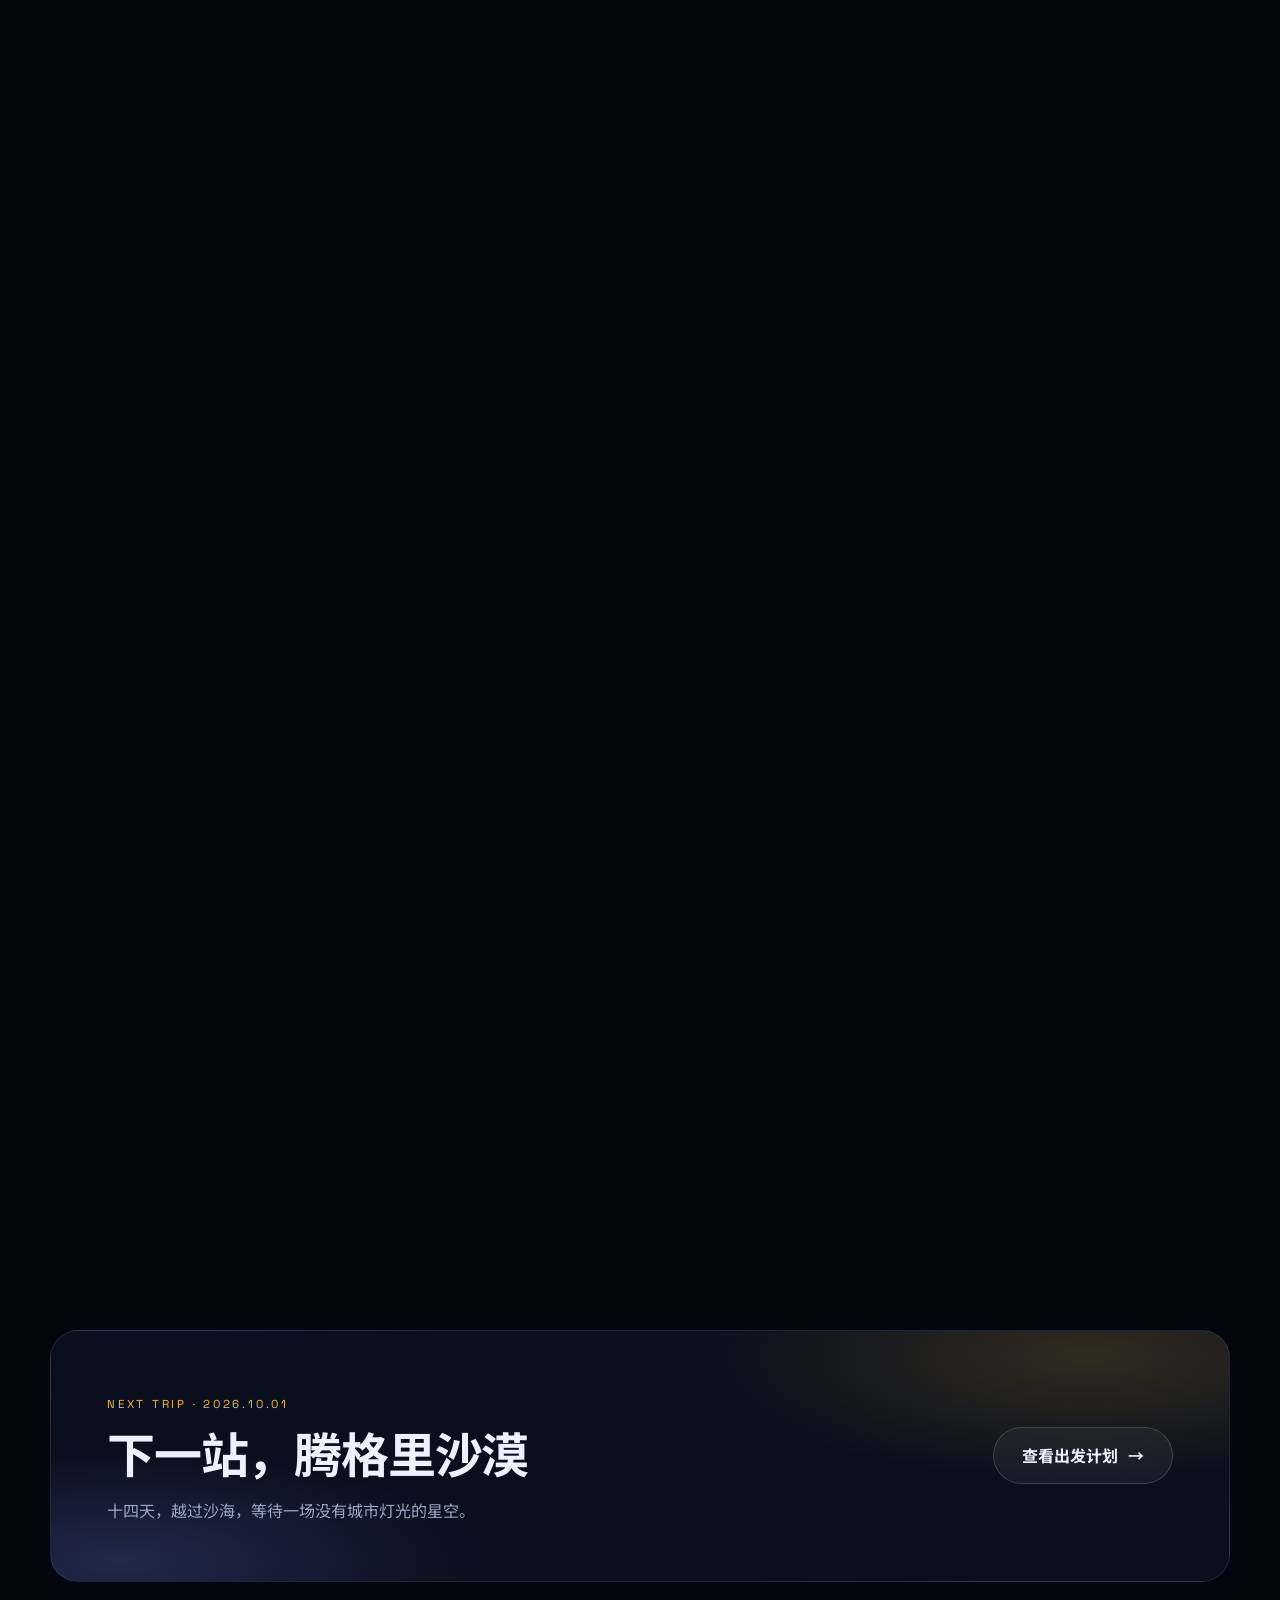
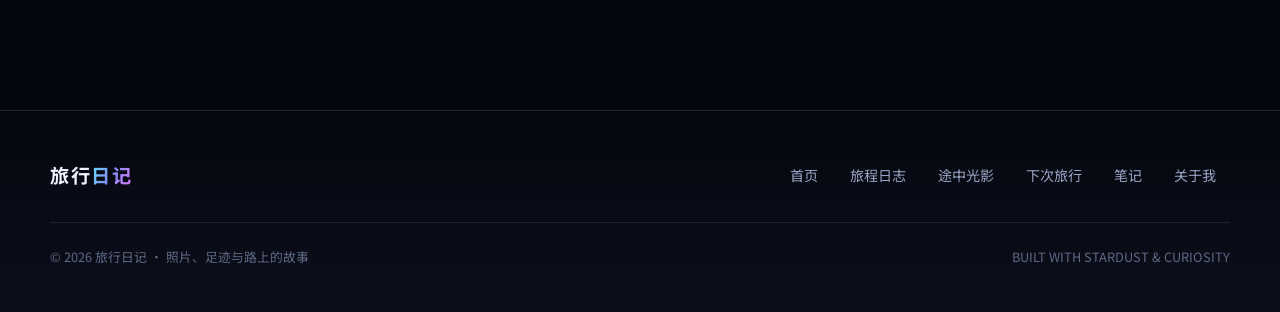
==== commit 5bf4019b: "🐛 修复 photoEl 参数遮蔽导致的缩略图/灯箱颠倒 + 全站资源版本号统一 - photoEl 第四参 thumbPath 遮蔽全局同名函数，且 img/dataset 语义颠倒：   照片墙显" ====
--- a/index.html
+++ b/index.html
@@ -16,7 +16,7 @@
   <link rel="preconnect" href="https://fonts.gstatic.com" crossorigin />
   <link rel="stylesheet"
     href="https://fonts.googleapis.com/css2?family=Space+Grotesk:wght@500;700&family=Noto+Sans+SC:wght@400;500;700&display=swap" />
-  <link rel="stylesheet" href="css/style.css?v=20260907" />
+  <link rel="stylesheet" href="css/style.css?v=20260831.1" />
 </head>
 <body>
   <a class="skip-link" href="#main-content">跳到主要内容</a>
@@ -204,8 +204,8 @@
     <span class="arrow" aria-hidden="true">↑</span>
   </button>
 
-  <script src="js/main.js?v=20260907"></script>
-  <script src="js/effects.js?v=20260907"></script>
-  <script src="js/index.js?v=20260907"></script>
+  <script src="js/main.js?v=20260831.1"></script>
+  <script src="js/effects.js?v=20260831.1"></script>
+  <script src="js/index.js?v=20260831.1"></script>
 </body>
 </html>
--- a/css/style.css
+++ b/css/style.css
@@ -606,7 +606,16 @@
   place-items: center;
   overflow: hidden;
   aspect-ratio: 16 / 10;
-  background: linear-gradient(135deg, #16204a, #0c1228);
+  background: linear-gradient(110deg, #0d1428 30%, #1a2450 50%, #0d1428 70%);
+  background-size: 200% 100%;
+  animation: ph-sheen 2.4s linear infinite;
+}
+@keyframes ph-sheen {
+  0% { background-position: 0% 0; }
+  100% { background-position: -200% 0; }
+}
+@media (prefers-reduced-motion: reduce) {
+  .card-media { animation: none; }
 }
 .card-media .media-fallback { font-size: 3rem; }
 .card-media img {
@@ -699,7 +708,7 @@
   overflow: hidden;
   border: 1px solid var(--stroke);
   border-radius: 16px;
-  background: var(--bg-1);
+  background: linear-gradient(110deg, #0d1428 30%, #18224a 50%, #0d1428 70%);
   cursor: zoom-in;
   transition: transform var(--dur-fast) var(--ease-out), box-shadow var(--dur-fast), border-color var(--dur-fast);
 }
@@ -1032,26 +1041,36 @@
 /* 旅程卡片轨道（首页旅行记录）：紧凑横向 scroll-snap */
 .trip-rail-wrap { position: relative; }
 .trip-rail {
+  position: relative;
+  overflow: hidden;
+  padding: 4px 4px 20px;
+  cursor: grab;
+  touch-action: pan-y;
+}
+.trip-rail:active { cursor: grabbing; }
+.trip-rail .marquee-track,
+.album-row .marquee-track {
   display: flex; gap: 20px;
-  overflow-x: auto;
-  padding: 4px 4px 20px;
-  scrollbar-width: none;
-  -webkit-overflow-scrolling: touch;
+  width: max-content;
+  will-change: transform;
+}
+.album-row {
+  position: relative;
+  overflow: hidden;
+  padding: 4px 4px 16px;
   cursor: grab;
-}
-.trip-rail:active { cursor: grabbing; }
-.trip-rail::-webkit-scrollbar { display: none; }
-.album-row {
-  display: flex; gap: 20px;
-  overflow-x: auto;
-  padding: 4px 4px 16px;
-  scrollbar-width: none;
-  -webkit-overflow-scrolling: touch;
-  cursor: grab;
+  touch-action: pan-y;
 }
 .album-row:active { cursor: grabbing; }
-.album-row::-webkit-scrollbar { display: none; }
 .album-row .album-tile { flex: 0 0 clamp(220px, 22vw, 280px); }
+.rail-card { flex: 0 0 clamp(230px, 24vw, 300px); }
+
+/* 长照片墙的渲染优化（滚动到附近才完整布局） */
+.trip-page-wall,
+.month-body .photo-wall {
+  content-visibility: auto;
+  contain-intrinsic-size: auto 900px;
+}
 .rail-card {
   position: relative;
   flex: 0 0 clamp(230px, 24vw, 300px);
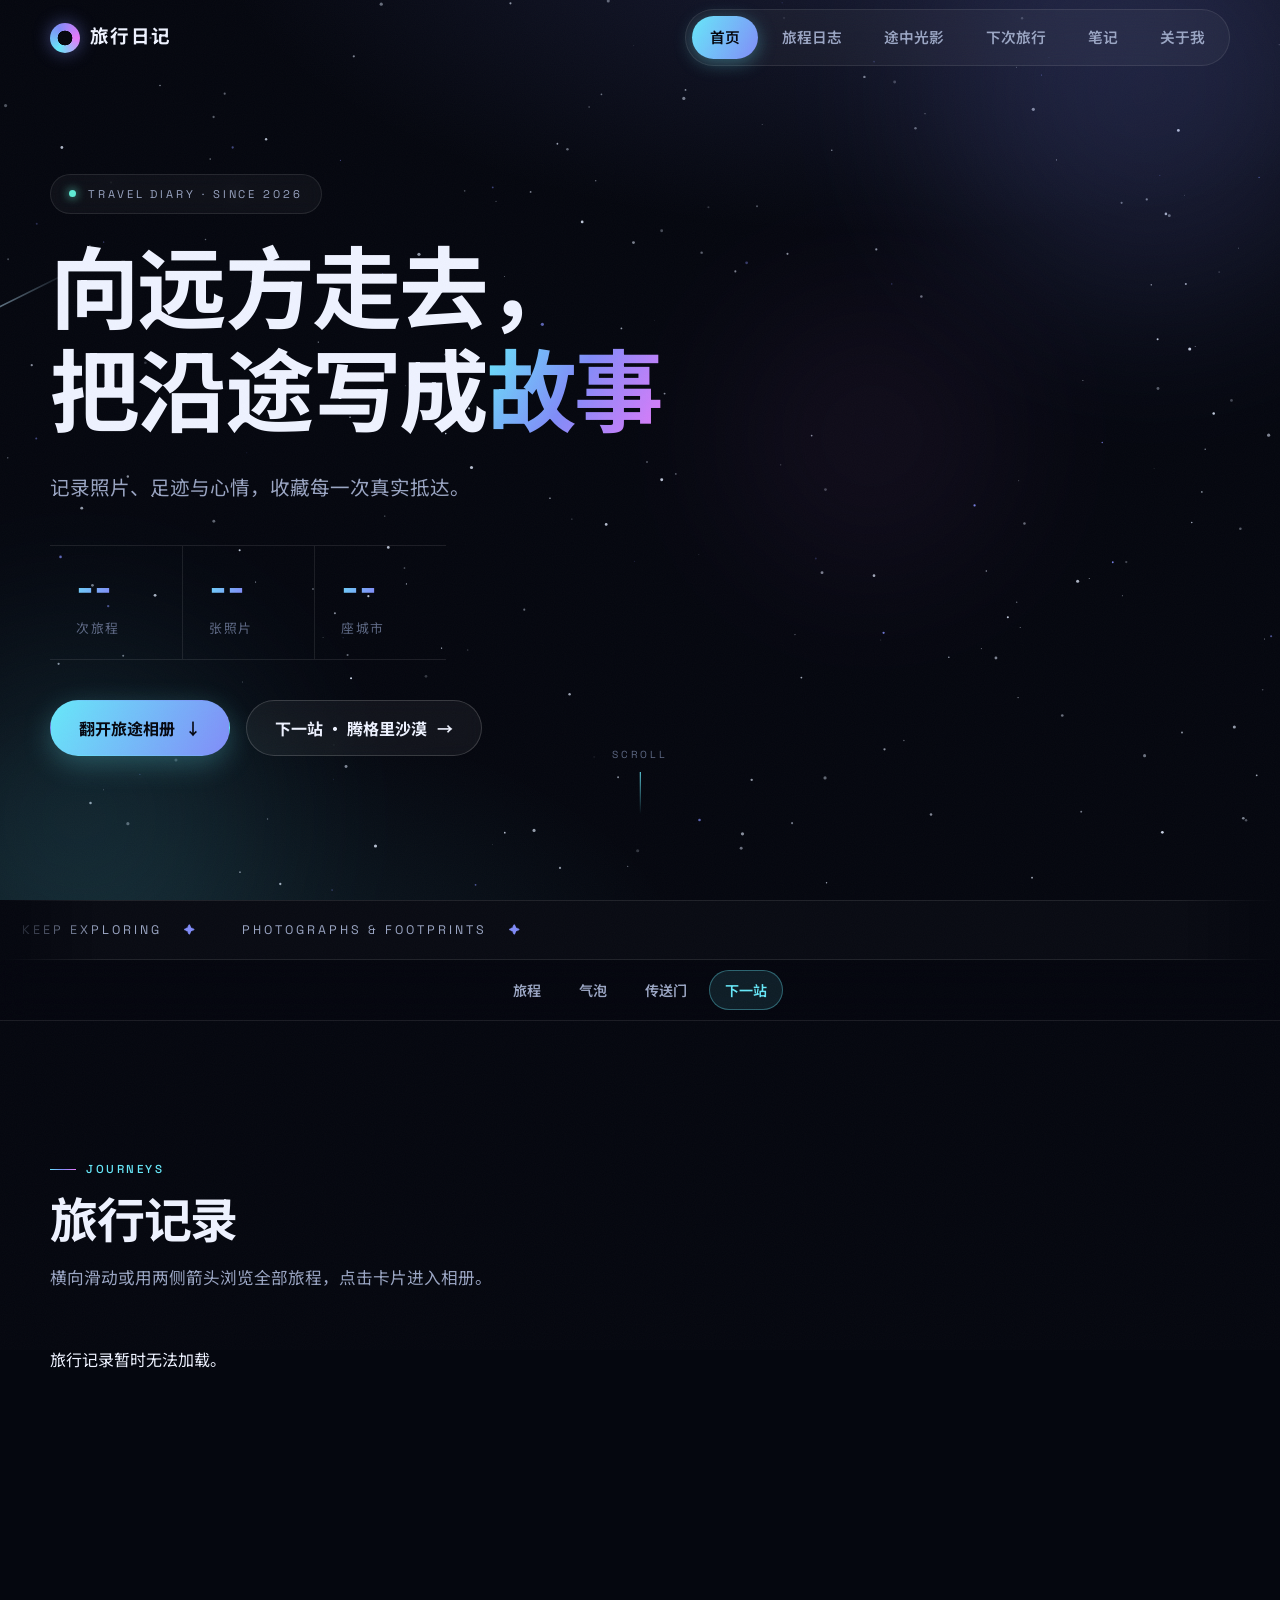
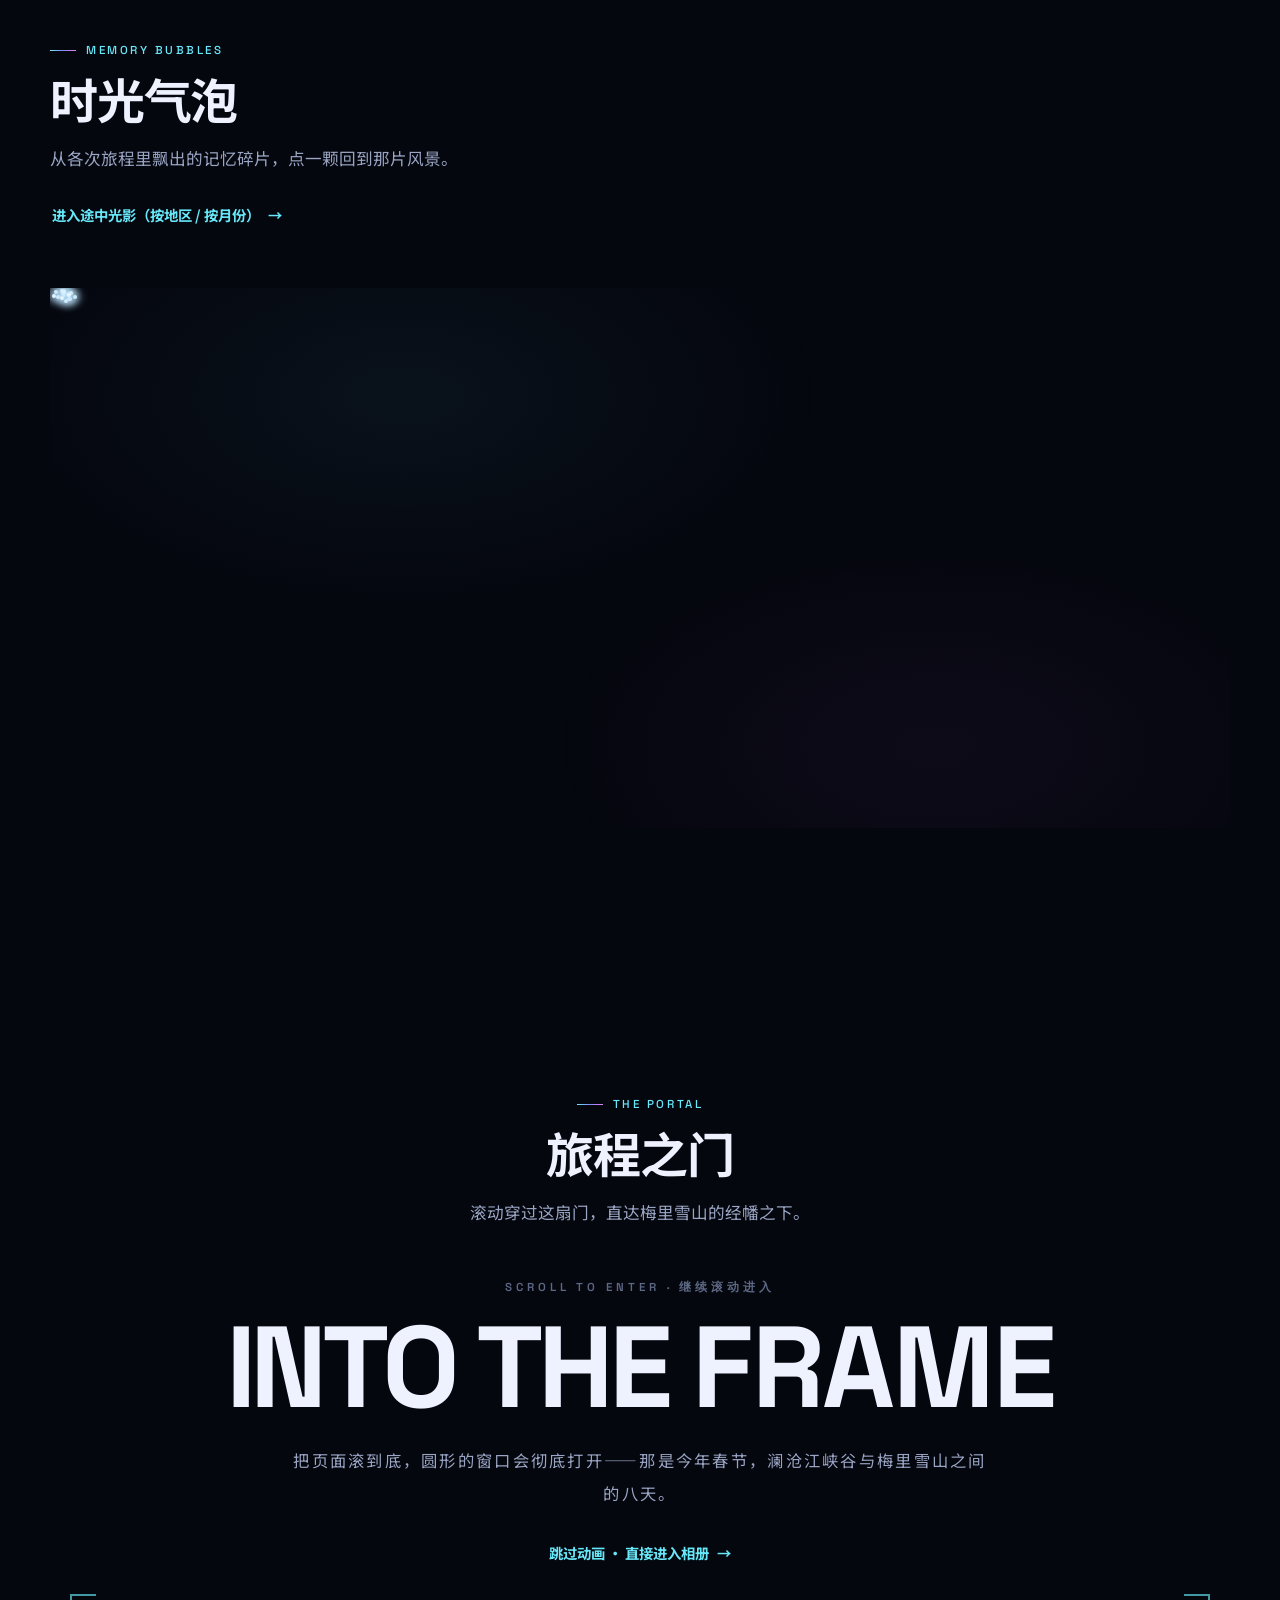
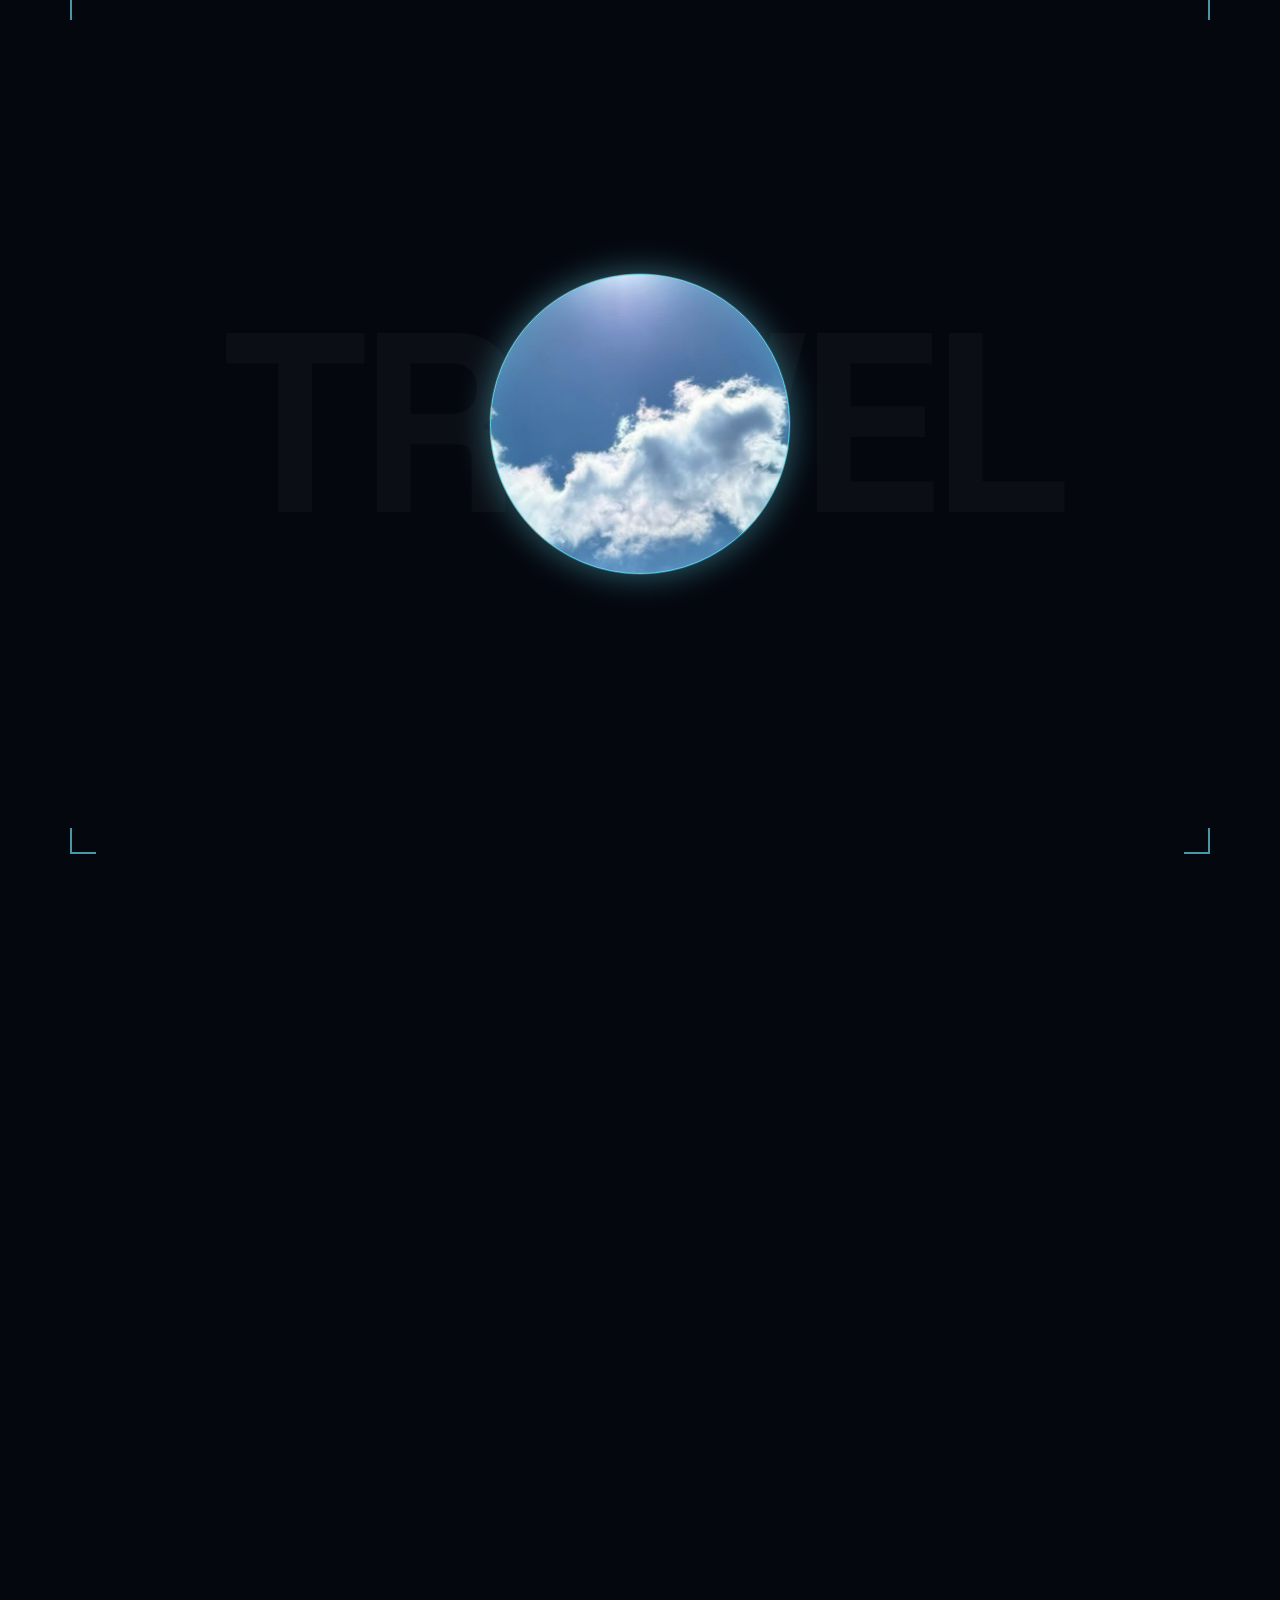
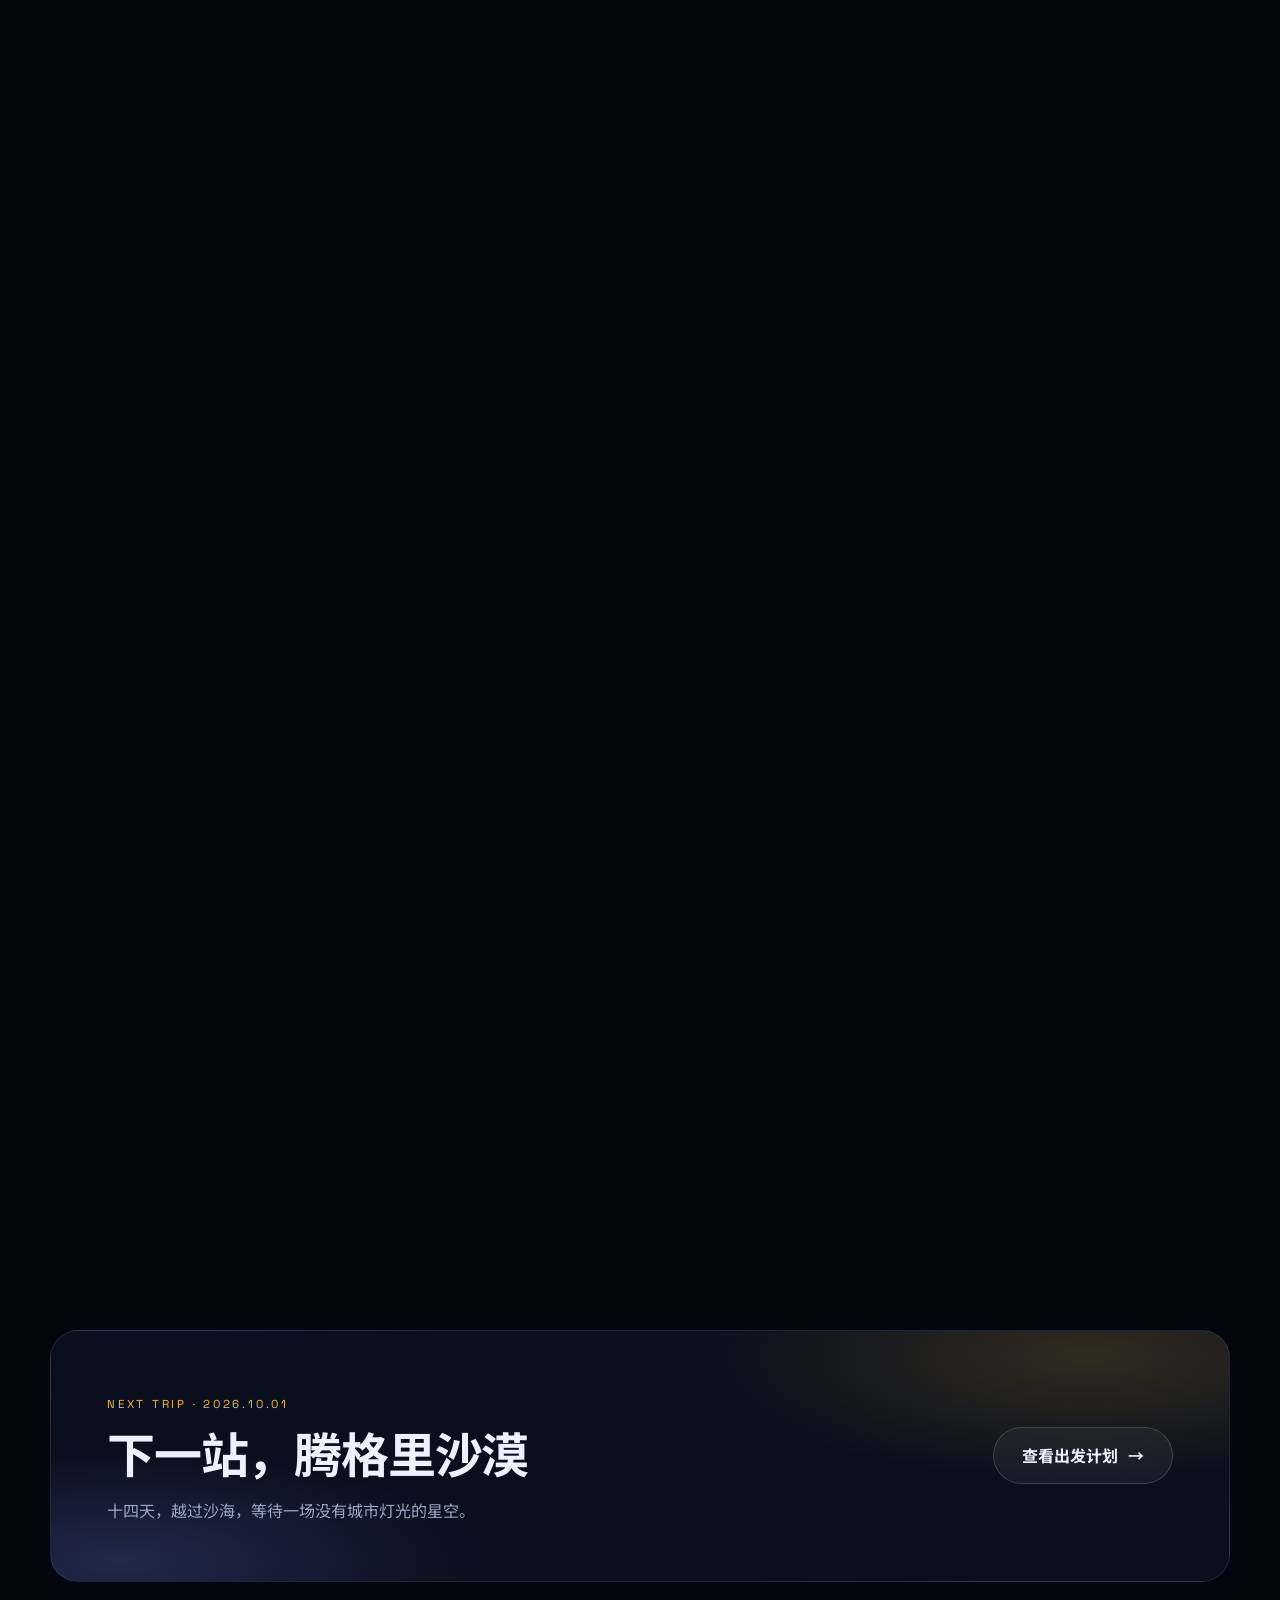
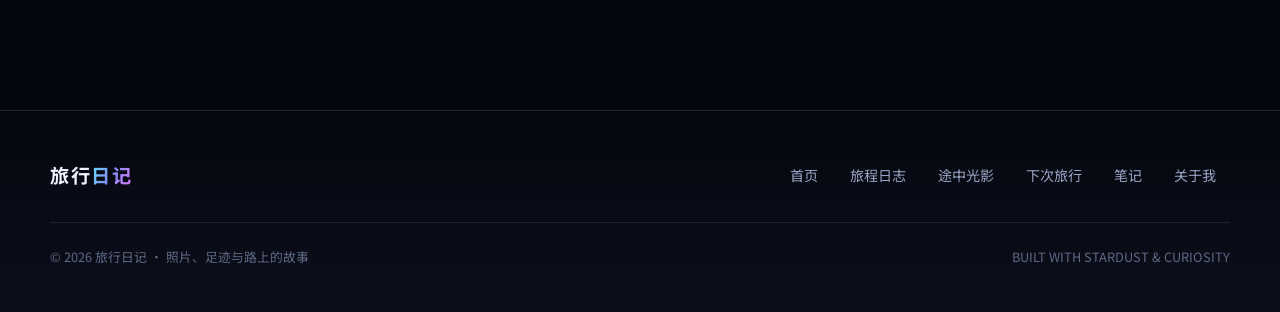
==== commit f083a12f: "🐛 修复途中光影两个 bug 1. 月份分组展开后照片悬停变黑：content-visibility:auto 与悬停    transform 组合触发 Chromium 渲染黑块 → 移除照片墙上" ====
--- a/index.html
+++ b/index.html
@@ -16,7 +16,7 @@
   <link rel="preconnect" href="https://fonts.gstatic.com" crossorigin />
   <link rel="stylesheet"
     href="https://fonts.googleapis.com/css2?family=Space+Grotesk:wght@500;700&family=Noto+Sans+SC:wght@400;500;700&display=swap" />
-  <link rel="stylesheet" href="css/style.css?v=20260831.1" />
+  <link rel="stylesheet" href="css/style.css?v=20260831.3" />
 </head>
 <body>
   <a class="skip-link" href="#main-content">跳到主要内容</a>
@@ -204,8 +204,8 @@
     <span class="arrow" aria-hidden="true">↑</span>
   </button>
 
-  <script src="js/main.js?v=20260831.1"></script>
-  <script src="js/effects.js?v=20260831.1"></script>
-  <script src="js/index.js?v=20260831.1"></script>
+  <script src="js/main.js?v=20260831.3"></script>
+  <script src="js/effects.js?v=20260831.3"></script>
+  <script src="js/index.js?v=20260831.3"></script>
 </body>
 </html>
--- a/css/style.css
+++ b/css/style.css
@@ -1065,12 +1065,6 @@
 .album-row .album-tile { flex: 0 0 clamp(220px, 22vw, 280px); }
 .rail-card { flex: 0 0 clamp(230px, 24vw, 300px); }
 
-/* 长照片墙的渲染优化（滚动到附近才完整布局） */
-.trip-page-wall,
-.month-body .photo-wall {
-  content-visibility: auto;
-  contain-intrinsic-size: auto 900px;
-}
 .rail-card {
   position: relative;
   flex: 0 0 clamp(230px, 24vw, 300px);
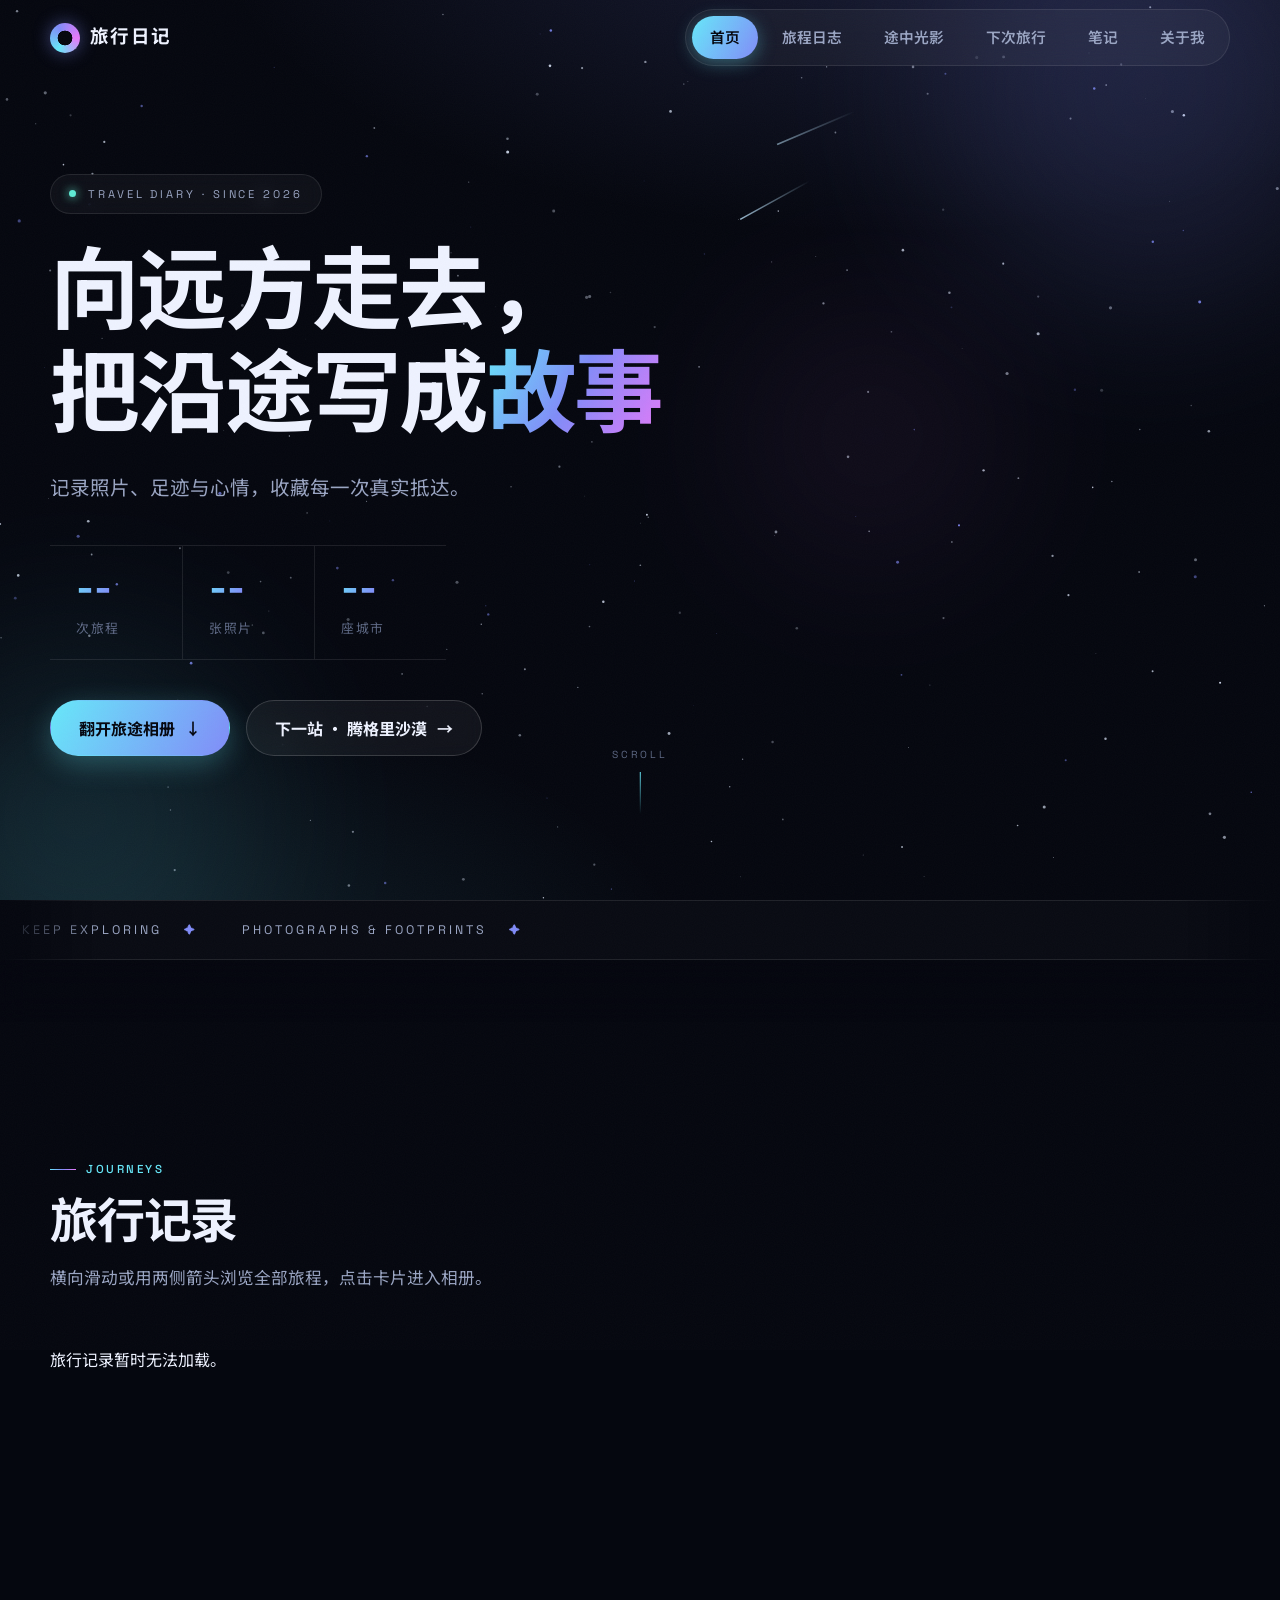
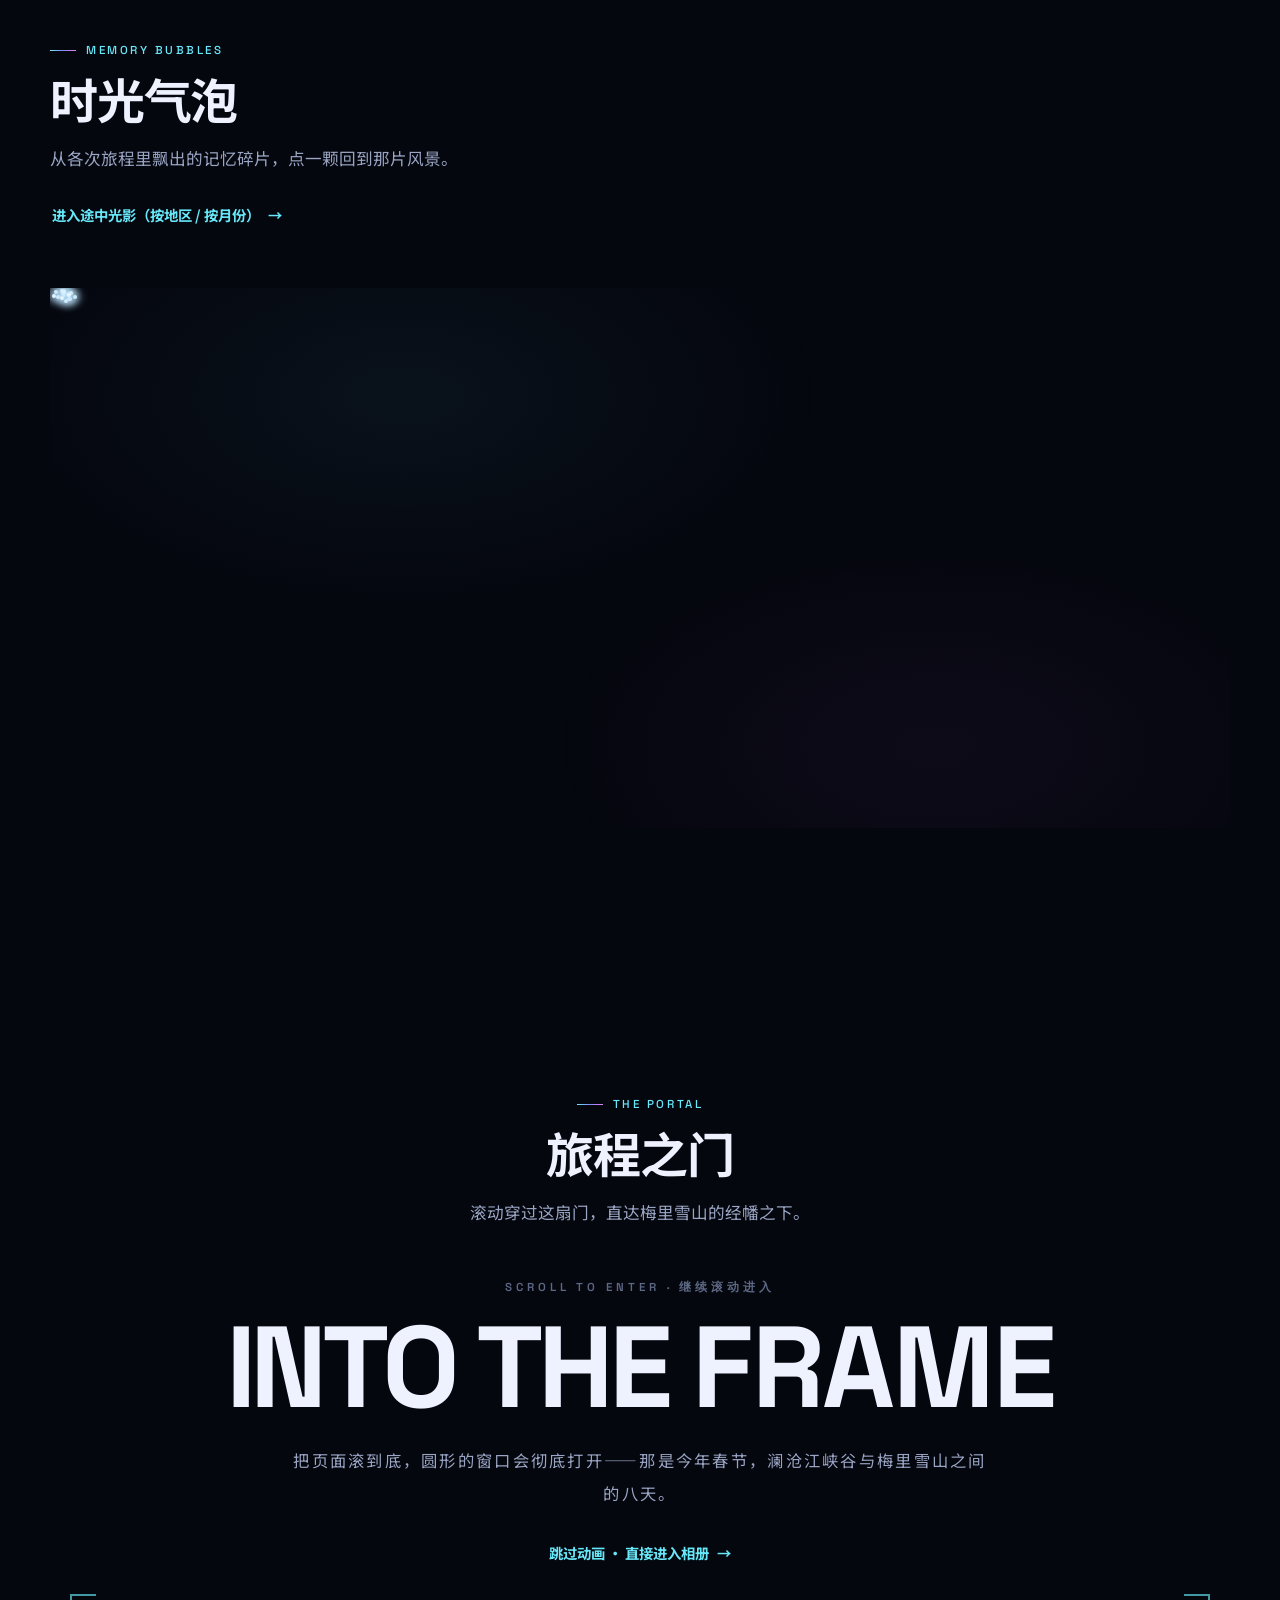
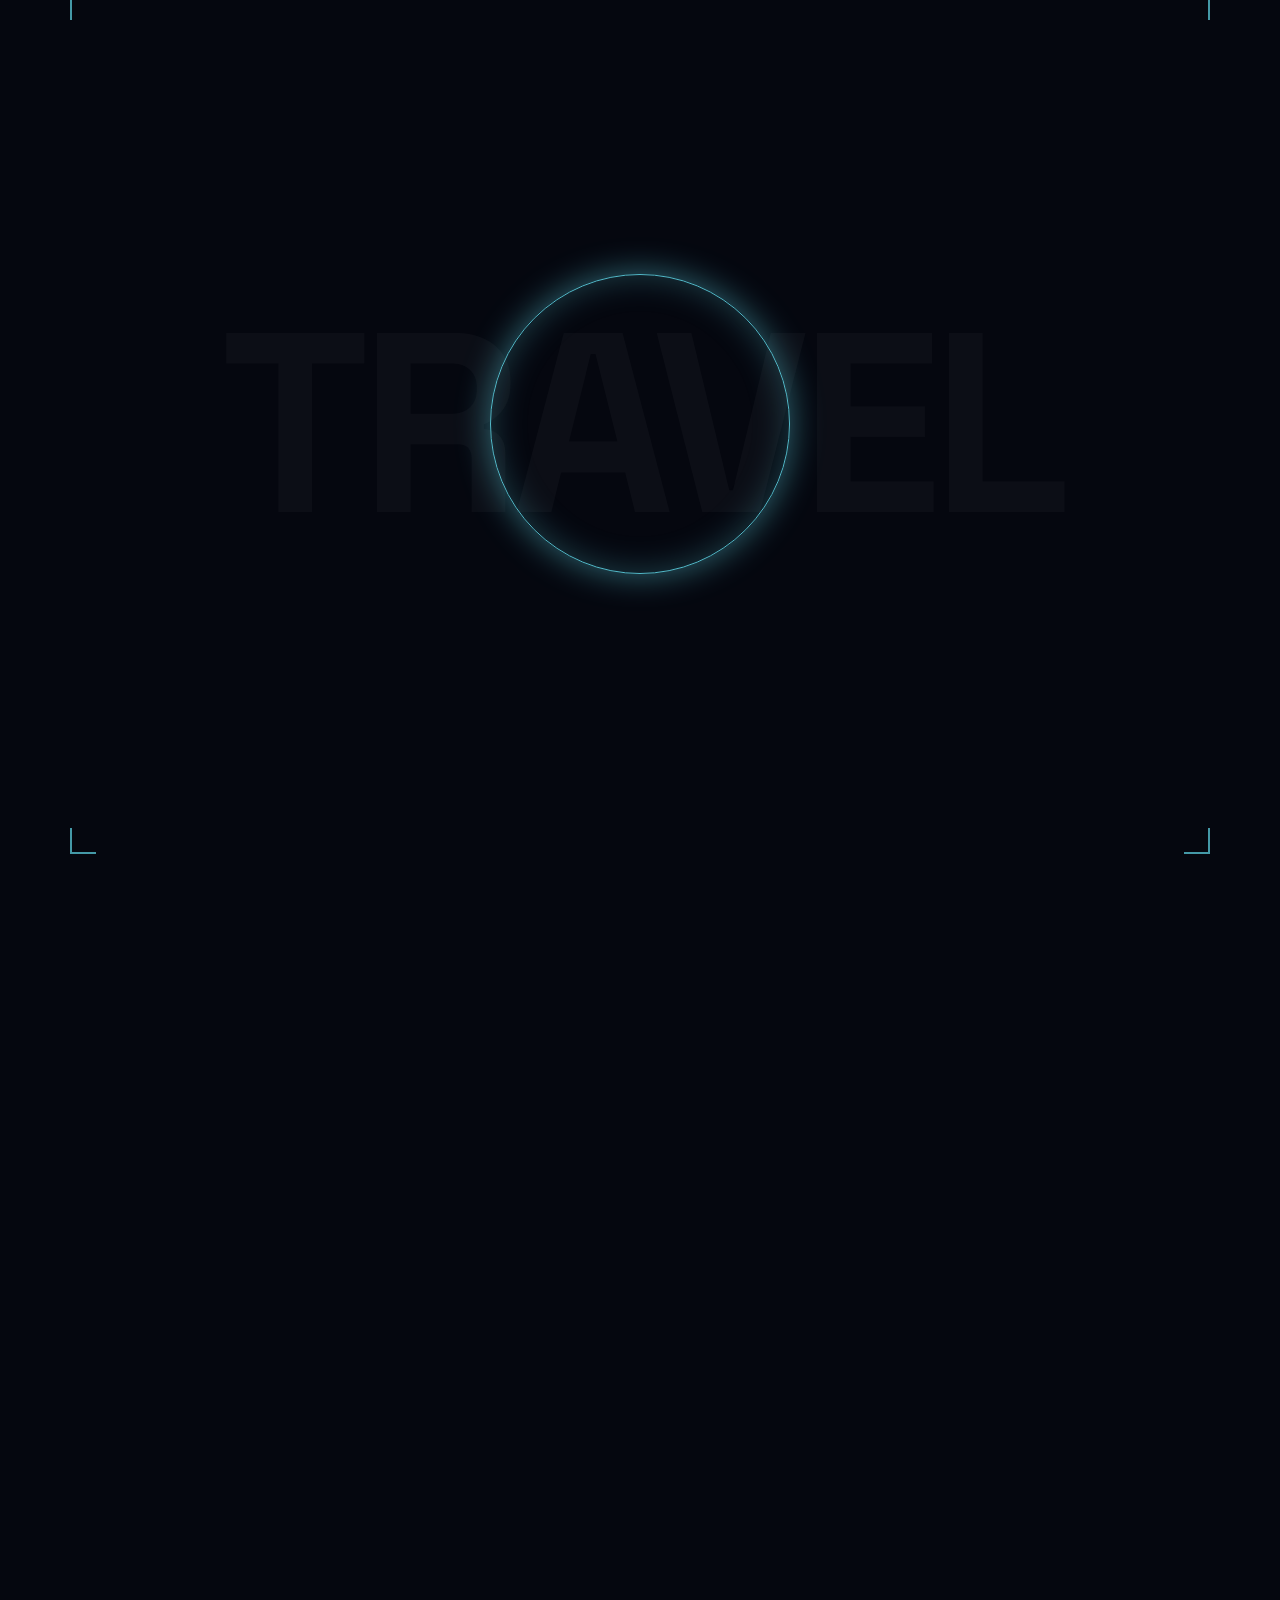
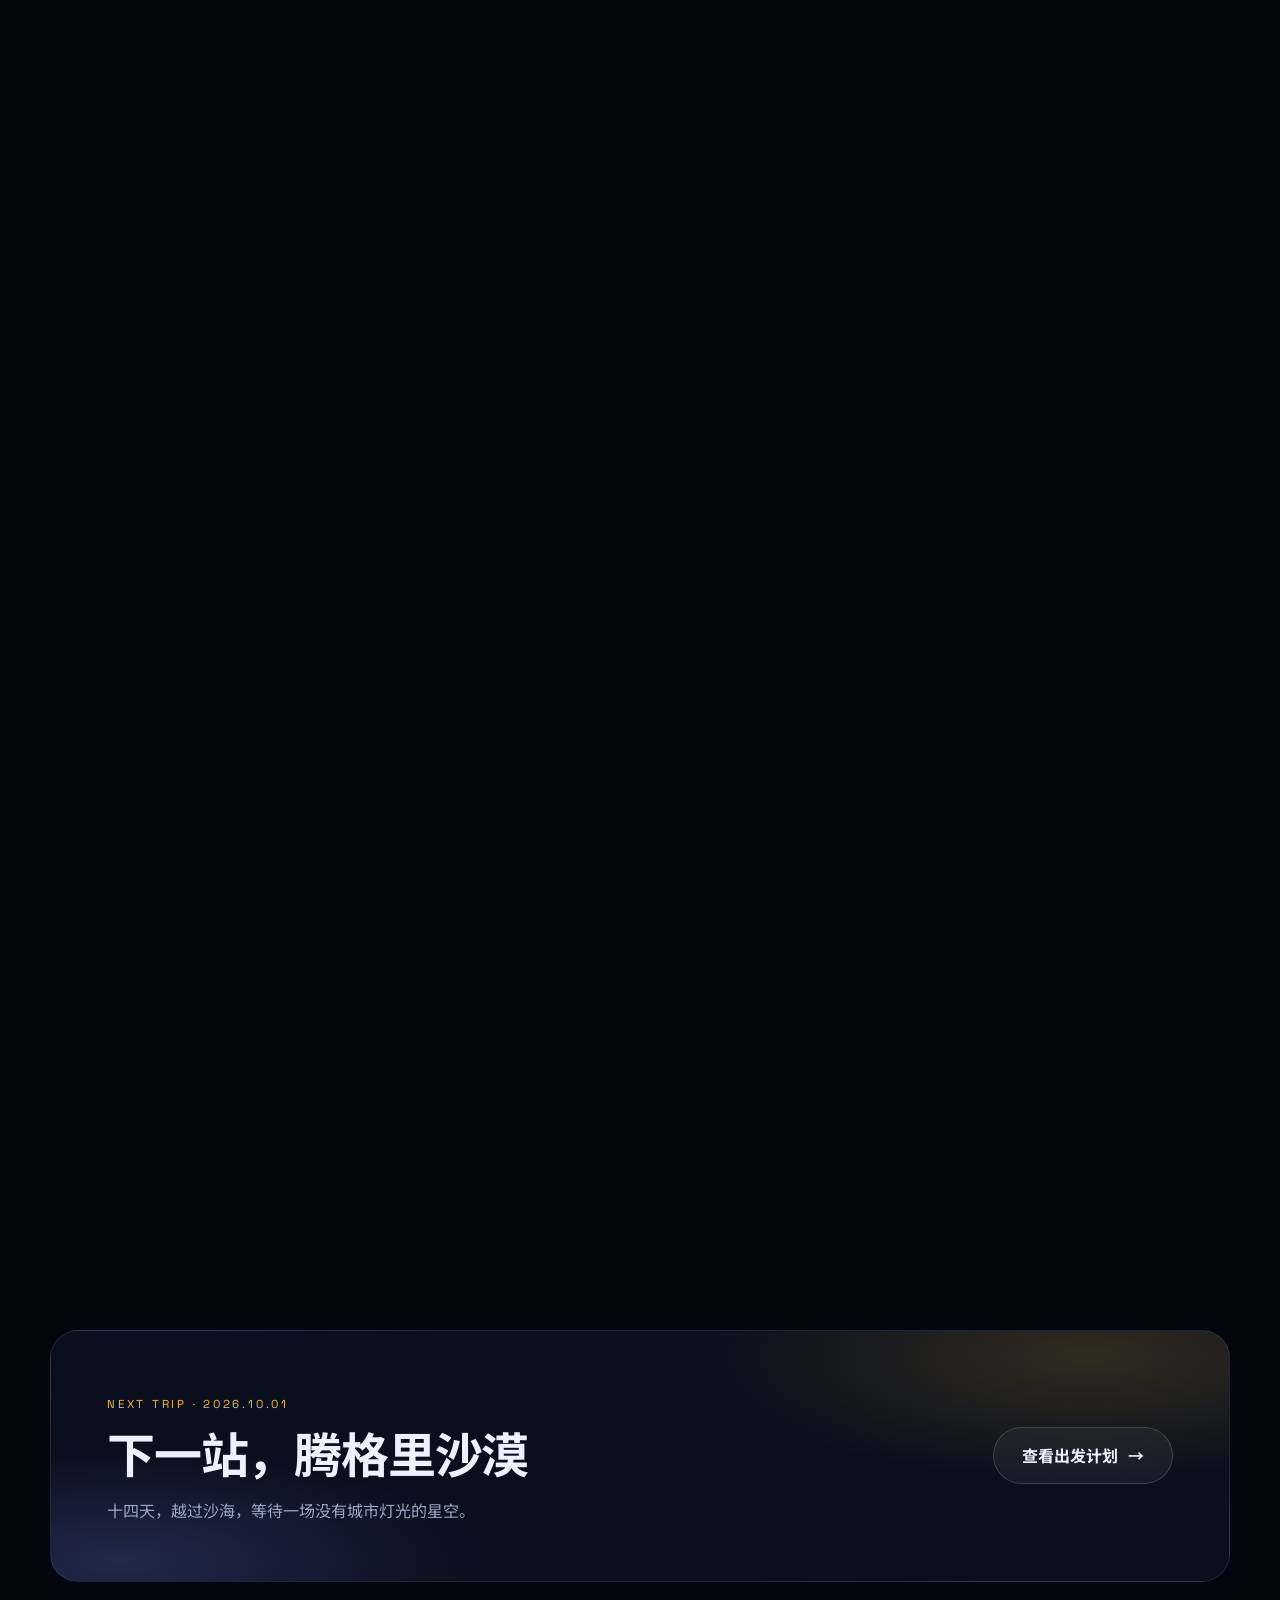
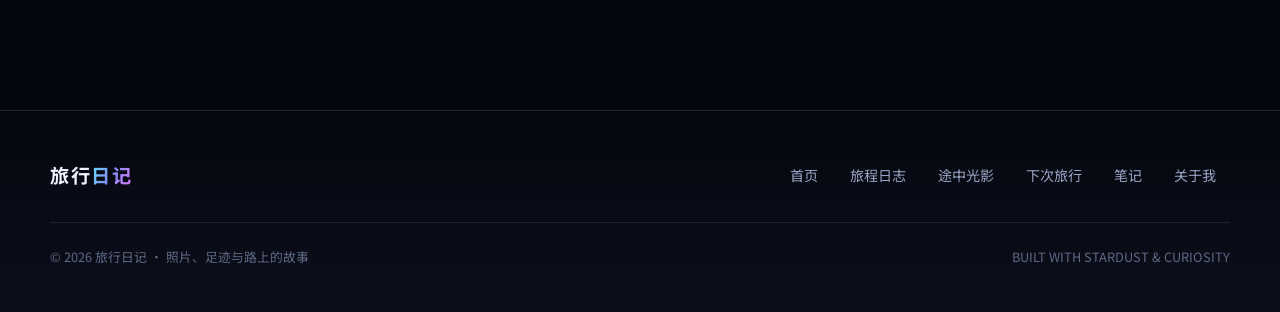
==== commit 193b03bc: "🐛 修复旅程详情页照片墙挤成一行 - trip.js 在 makeMasonry 分列挂载后又执行了   nodes.forEach(wall.appendChild)，把已分列的照片全部拽回   d" ====
--- a/index.html
+++ b/index.html
@@ -16,7 +16,7 @@
   <link rel="preconnect" href="https://fonts.gstatic.com" crossorigin />
   <link rel="stylesheet"
     href="https://fonts.googleapis.com/css2?family=Space+Grotesk:wght@500;700&family=Noto+Sans+SC:wght@400;500;700&display=swap" />
-  <link rel="stylesheet" href="css/style.css?v=20260831.3" />
+  <link rel="stylesheet" href="css/style.css?v=20260901.1" />
 </head>
 <body>
   <a class="skip-link" href="#main-content">跳到主要内容</a>
@@ -204,8 +204,8 @@
     <span class="arrow" aria-hidden="true">↑</span>
   </button>
 
-  <script src="js/main.js?v=20260831.3"></script>
-  <script src="js/effects.js?v=20260831.3"></script>
-  <script src="js/index.js?v=20260831.3"></script>
+  <script src="js/main.js?v=20260901.1"></script>
+  <script src="js/effects.js?v=20260901.1"></script>
+  <script src="js/index.js?v=20260901.1"></script>
 </body>
 </html>
--- a/css/style.css
+++ b/css/style.css
@@ -696,12 +696,14 @@
 .trip-link:hover .arr { transform: translateX(6px); }
 
 /* ---------- 12. 照片墙 & Lightbox ---------- */
-.photo-wall { columns: 3 260px; column-gap: 20px; }
-.photo-wall > * {
-  width: 100%;
-  display: inline-block;
-  margin: 0 0 20px;
-  break-inside: avoid;
+.photo-wall {
+  display: flex; gap: 20px;
+  align-items: flex-start;
+}
+.photo-wall .masonry-col {
+  flex: 1 1 0; min-width: 0;
+  display: grid; gap: 20px;
+  align-content: start;
 }
 .ph {
   position: relative;
@@ -2101,8 +2103,6 @@
   .stat b { font-size: 1.5rem; }
   .hero-actions .button { flex: 1 1 auto; justify-content: center; }
   .trip-grid, .grid-2, .about-wrap { grid-template-columns: 1fr; }
-  .photo-wall { columns: 2 130px; column-gap: 12px; }
-  .photo-wall > * { margin-bottom: 12px; }
   .guide-grid { grid-template-columns: 1fr; }
   .moment-slide { aspect-ratio: 4 / 3; }
   .trip-slide { padding-inline: 46px; }
@@ -2134,7 +2134,6 @@
   .to-top { right: 16px; bottom: 16px; }
 }
 @media (max-width: 480px) {
-  .photo-wall { columns: 1 auto; }
   .weather-big { grid-template-columns: 1fr; }
   .hero-stats { border: 0; }
   .stat { border: 1px solid var(--stroke); border-radius: 14px; }
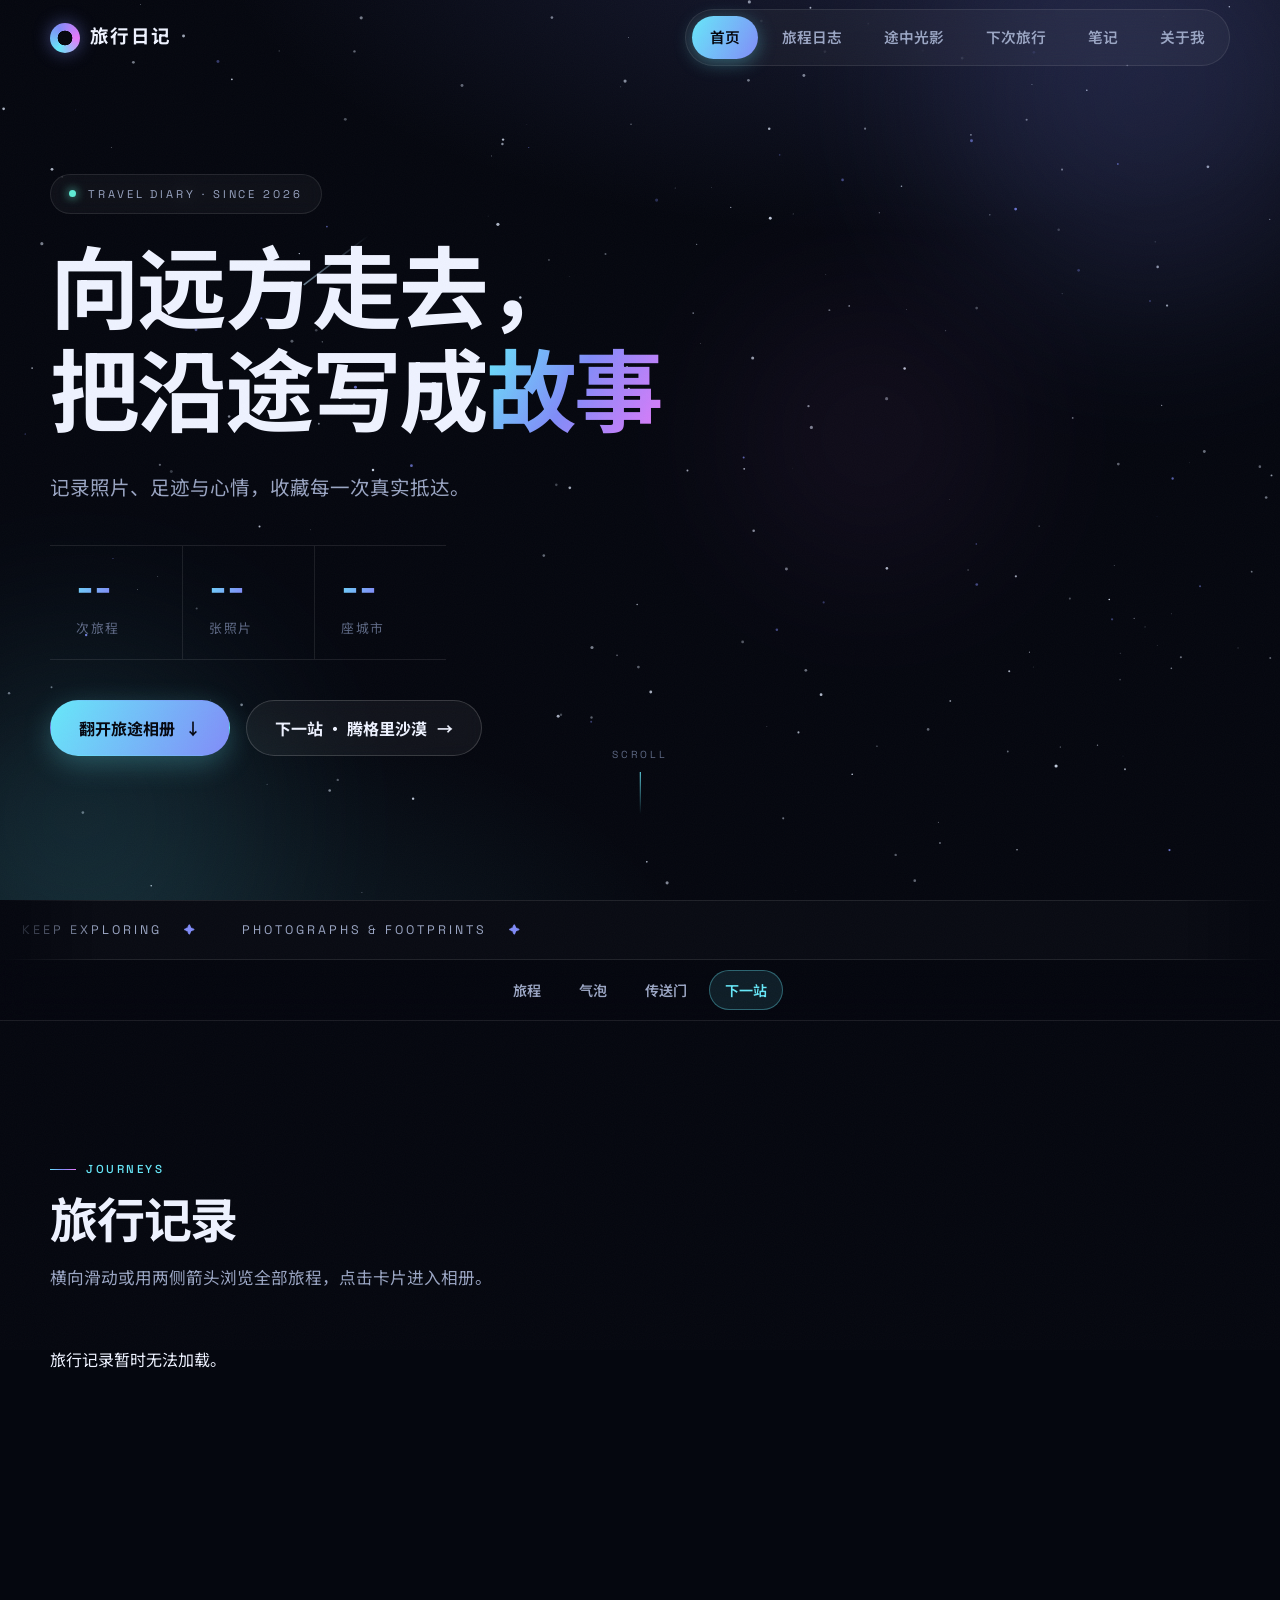
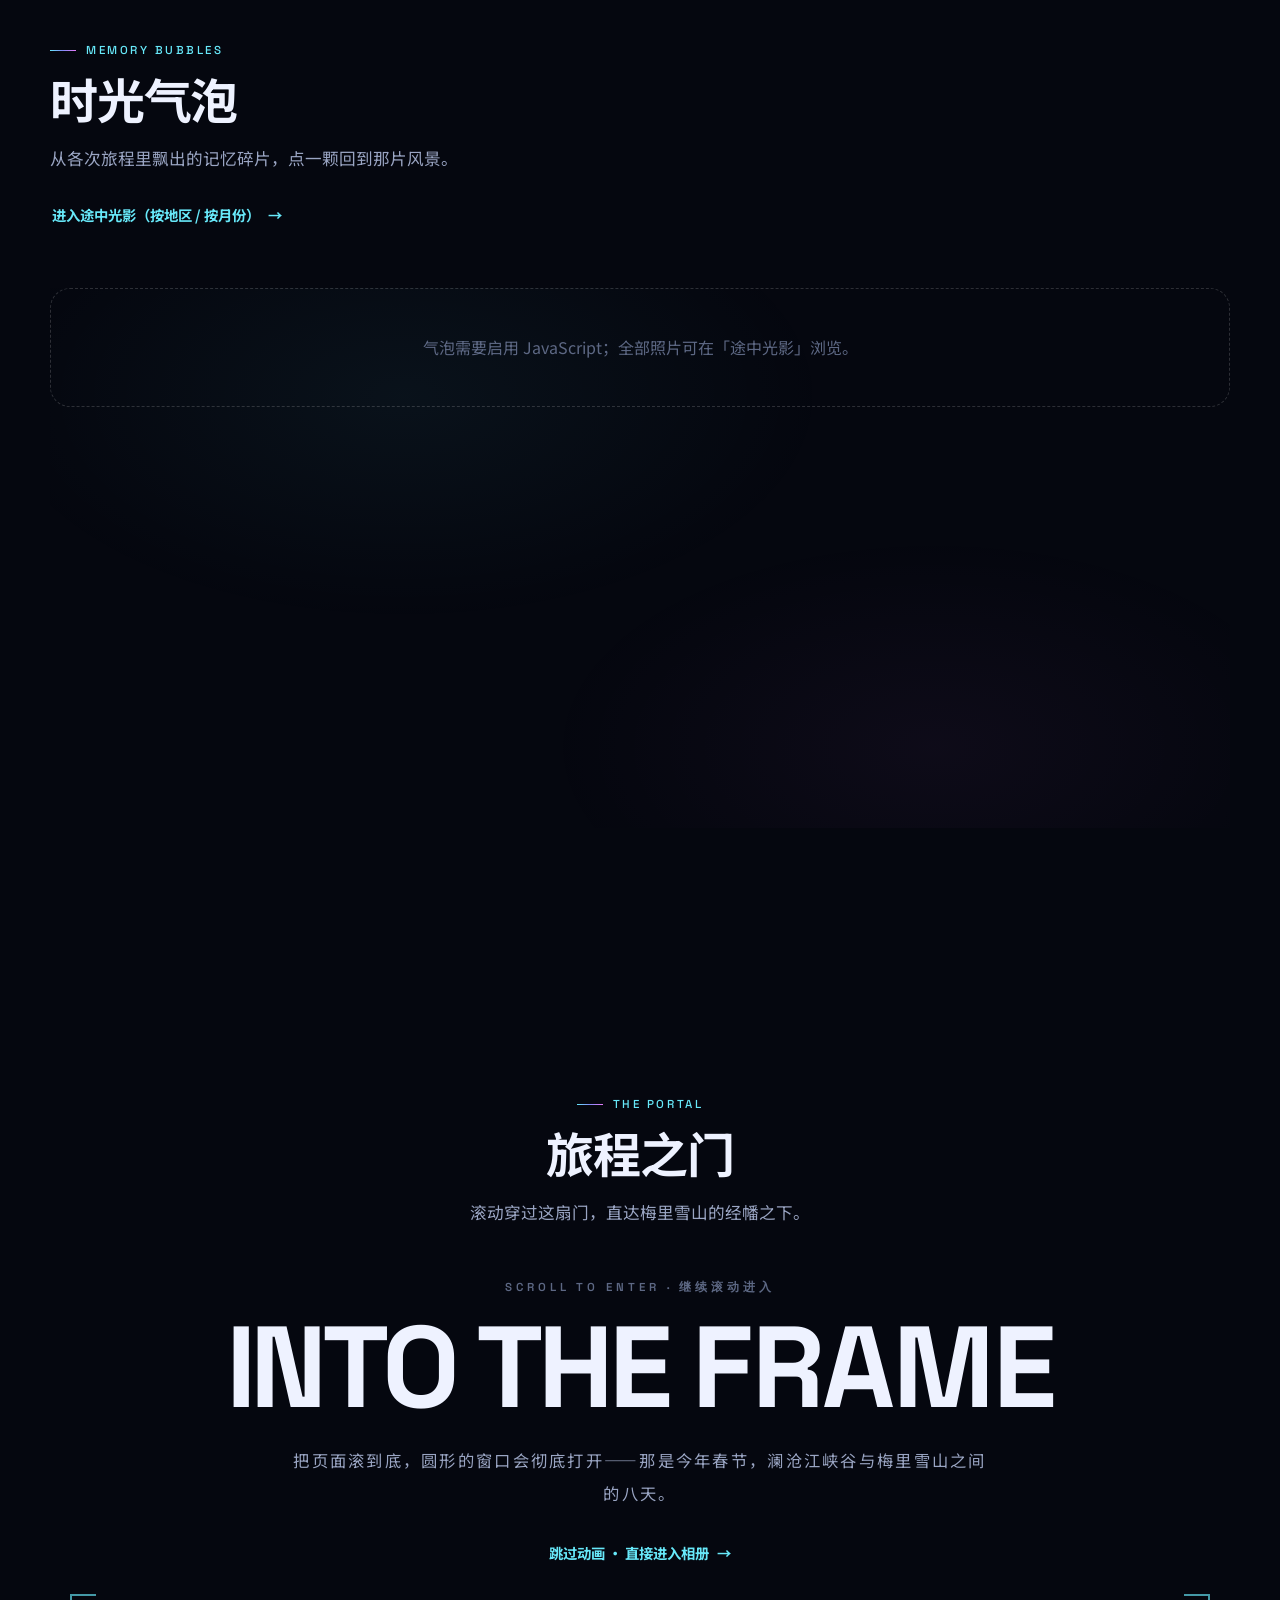
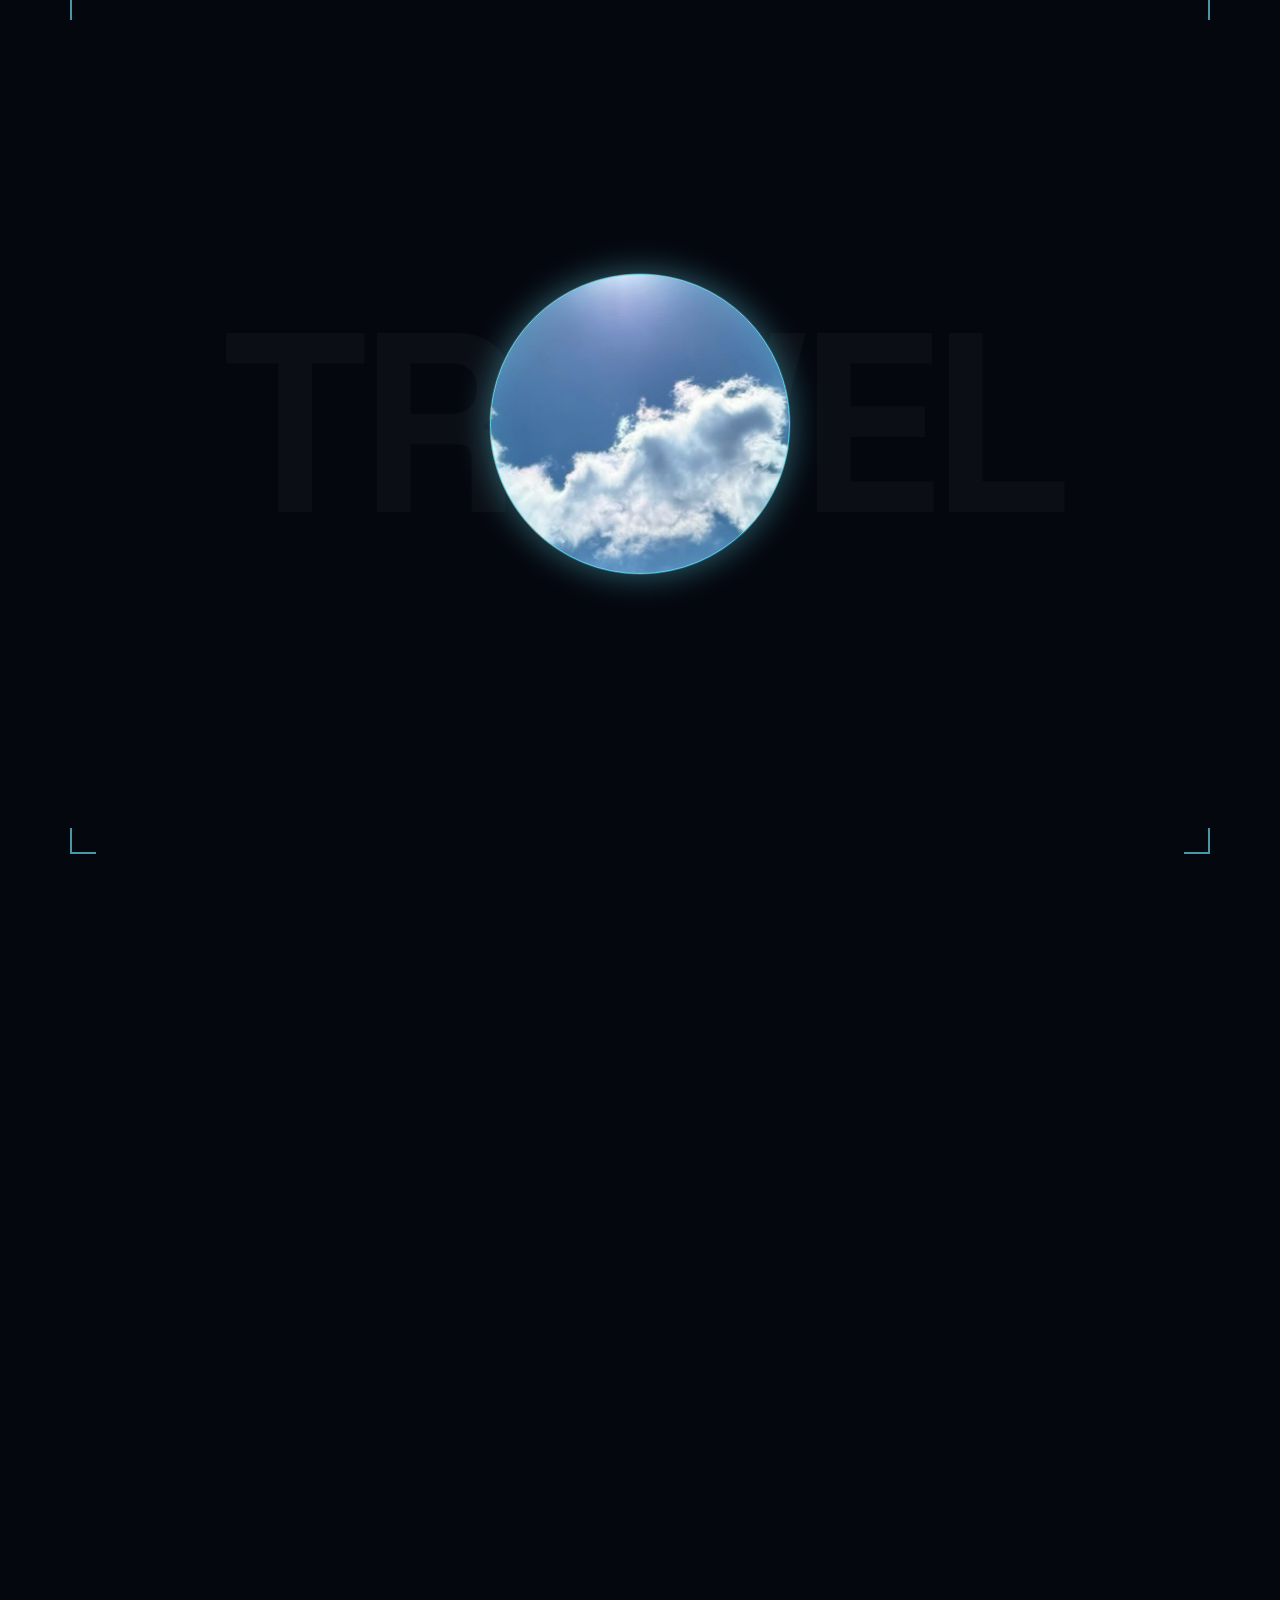
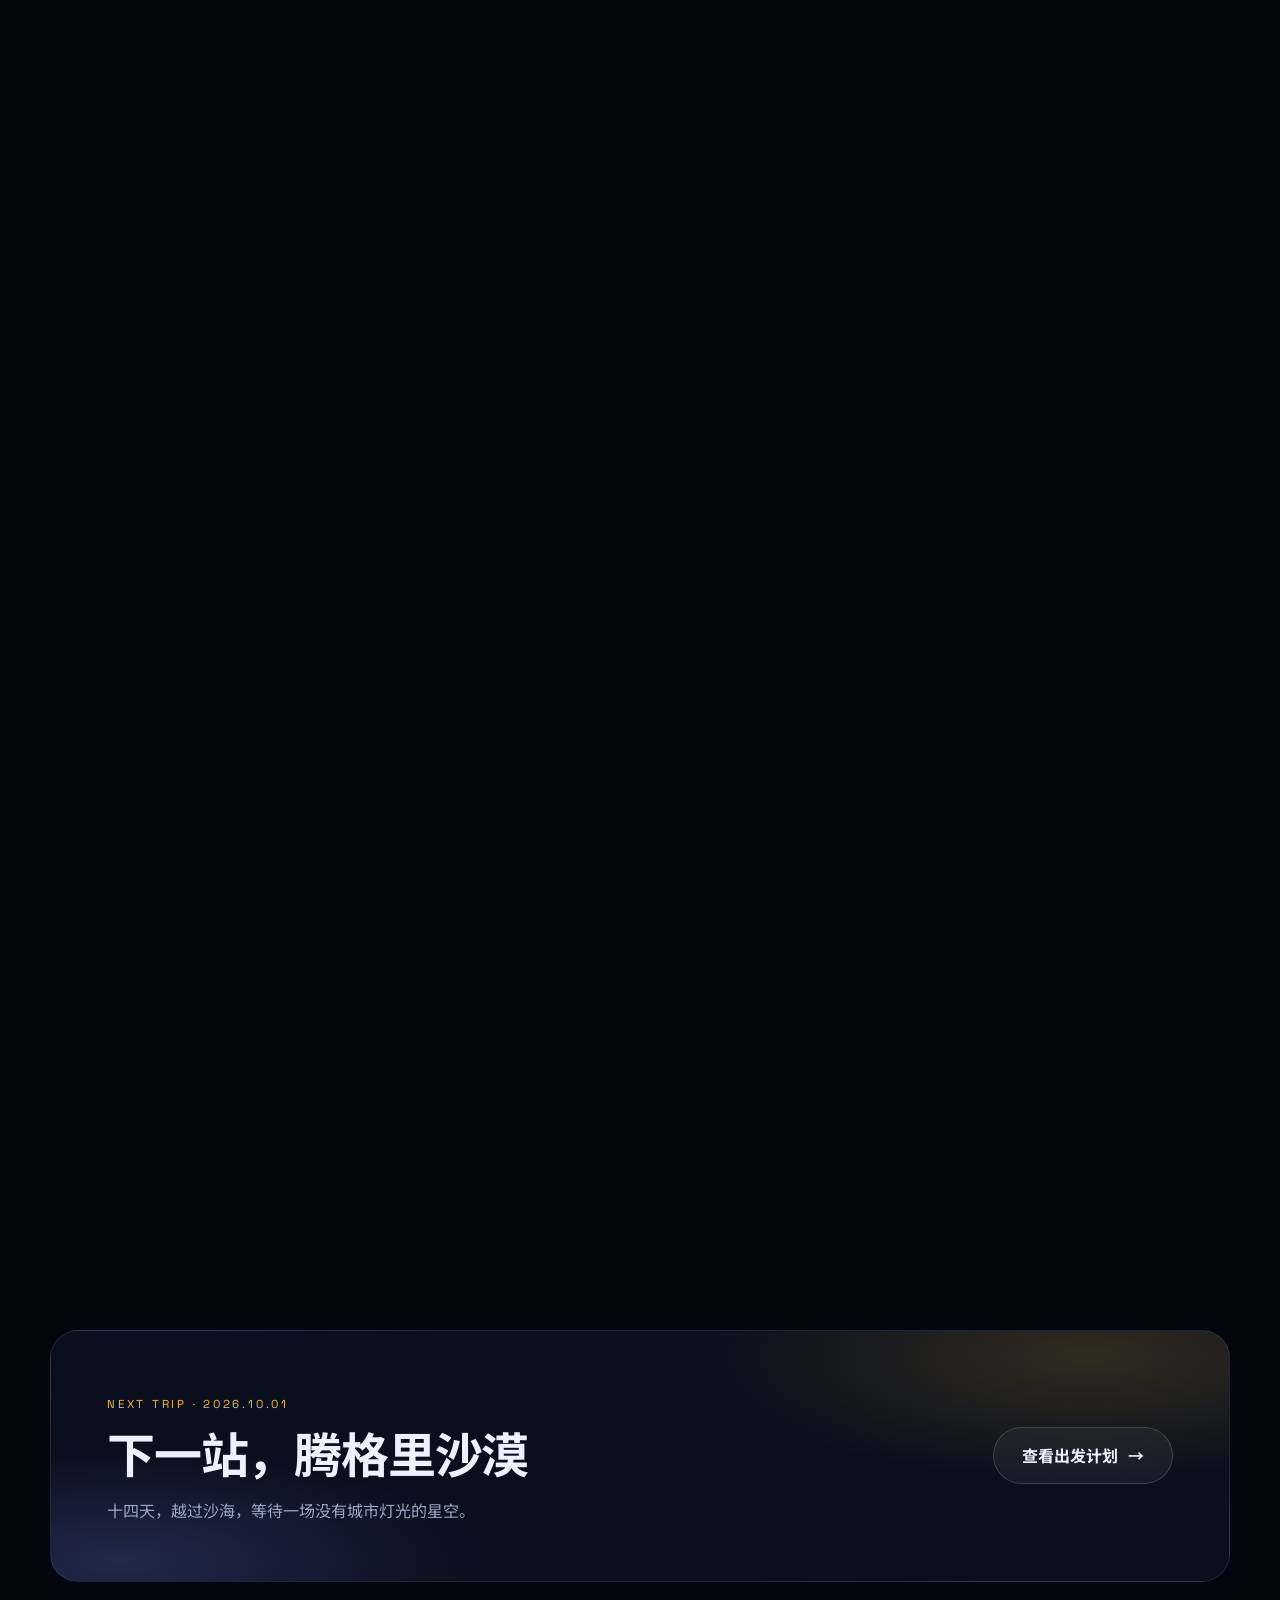
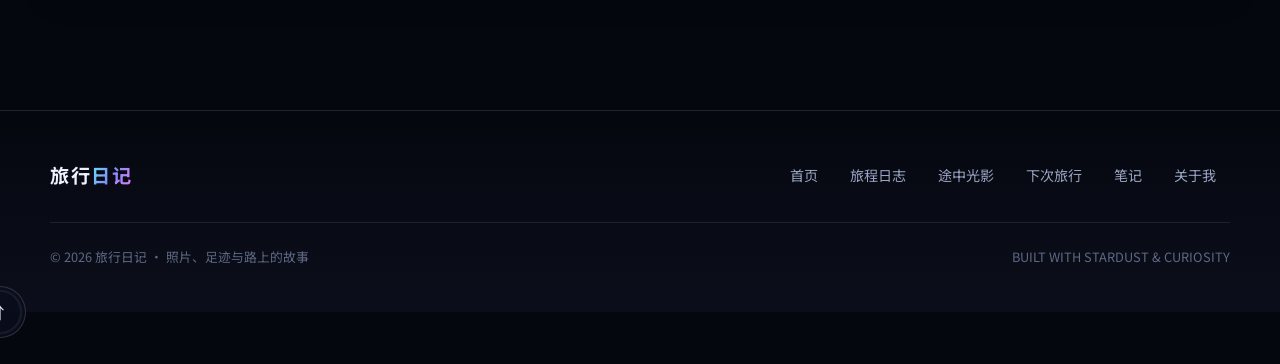
==== commit 121ef2c2: "🛠️ workbuddy 优化：共享工具层收敛 + 全站骨架屏 + Lightbox 控制条重构 + 新特效 - main.js 新增共享工具层（indexText/escapeHTML/sorted" ====
--- a/index.html
+++ b/index.html
@@ -16,7 +16,7 @@
   <link rel="preconnect" href="https://fonts.gstatic.com" crossorigin />
   <link rel="stylesheet"
     href="https://fonts.googleapis.com/css2?family=Space+Grotesk:wght@500;700&family=Noto+Sans+SC:wght@400;500;700&display=swap" />
-  <link rel="stylesheet" href="css/style.css?v=20260901.1" />
+  <link rel="stylesheet" href="css/style.css?v=20260902.2" />
 </head>
 <body>
   <a class="skip-link" href="#main-content">跳到主要内容</a>
@@ -158,8 +158,7 @@
             </div>
           </div>
         </div>
-
-</section>
+      </section>
 
       <section class="next-cta" id="next-trip" aria-labelledby="next-trip-title" data-reveal>
         <div>
@@ -204,8 +203,8 @@
     <span class="arrow" aria-hidden="true">↑</span>
   </button>
 
-  <script src="js/main.js?v=20260901.1"></script>
-  <script src="js/effects.js?v=20260901.1"></script>
-  <script src="js/index.js?v=20260901.1"></script>
+  <script src="js/main.js?v=20260902.2"></script>
+  <script src="js/effects.js?v=20260902.2"></script>
+  <script src="js/index.js?v=20260902.2"></script>
 </body>
 </html>
--- a/css/style.css
+++ b/css/style.css
@@ -565,20 +565,7 @@
 }
 
 /* ---------- 11. 卡片（旅程） ---------- */
-.trip-grid { display: grid; gap: 30px; grid-template-columns: repeat(2, minmax(0, 1fr)); }
-.trip-grid > :nth-child(even) { transform: translateY(34px); }
-@media (max-width: 767px) { .trip-grid > :nth-child(even) { transform: none; } }
-
-.tilt-card {
-  position: relative;
-  transform-style: preserve-3d;
-  transition: transform 0.5s var(--ease-out), box-shadow 0.5s var(--ease-out);
-}
-.tilt-card .card-media img { transition: opacity 0.6s ease, transform 0.7s var(--ease-out); }
-.tilt-card:hover { box-shadow: var(--shadow-2), var(--glow-indigo); }
-.tilt-card:hover .card-media img { transform: scale(1.06); }
-
-.card, .trip-card, .note-card {
+.card, .note-card {
   position: relative;
   overflow: hidden;
   color: var(--text-1);
@@ -626,7 +613,6 @@
   transition: opacity 0.6s ease, transform 0.7s var(--ease-out);
 }
 .card-media img.is-loaded { opacity: 1; }
-.tilt-card:hover .card-media img { transform: scale(1.06); }
 .card-index {
   position: absolute; top: 14px; left: 16px; z-index: 2;
   padding: 5px 12px;
@@ -772,16 +758,25 @@
 }
 .lightbox.show .lb-image { transform: scale(1); }
 .lb-caption {
-  display: flex; align-items: center; justify-content: center; gap: 18px;
-  padding: 18px 8px 6px;
+  display: flex; align-items: baseline; justify-content: center; gap: 16px;
+  min-width: 0; max-width: min(66vw, 620px);
   color: var(--text-2);
   font-size: 0.9rem;
   text-align: center;
 }
+.lb-label {
+  overflow: hidden; text-overflow: ellipsis; white-space: nowrap;
+}
 .lb-count {
+  flex: 0 0 auto;
   font-family: var(--font-mono);
   color: var(--cyan);
   font-size: 0.78rem; letter-spacing: 0.18em;
+}
+/* 底部控制条：翻页按钮与说明同居一行，完全不遮挡照片 */
+.lb-bar {
+  display: flex; align-items: center; justify-content: center; gap: 18px;
+  padding: 16px 8px 4px;
 }
 .lb-btn {
   display: grid; place-items: center;
@@ -795,42 +790,15 @@
 }
 .lb-btn:hover { background: rgba(103, 232, 249, 0.2); border-color: rgba(103, 232, 249, 0.5); transform: scale(1.08); }
 .lb-close { position: absolute; top: 22px; right: 22px; }
-.lb-prev { position: absolute; left: 18px; top: 50%; transform: translateY(-50%); }
-.lb-next { position: absolute; right: 18px; top: 50%; transform: translateY(-50%); }
-.lb-prev:active, .lb-next:active { transform: translateY(-50%) scale(0.94); }
-
-/* ---------- 13. 轮播（高光 / 旅程通用） ---------- */
+.lb-prev:active, .lb-next:active { transform: scale(0.94); }
+
+/* ---------- 13. 备注与来源 ---------- */
 .rec-note, .rec-source {
   color: var(--text-3);
   font-size: 0.85rem;
 }
 .rec-note { margin-top: 8px; }
 .rec-source { margin-top: 12px; }
-
-.slider {
-  position: relative;
-  overflow: hidden;
-  border: 1px solid var(--stroke);
-  border-radius: calc(var(--radius-card) + 4px);
-  background: var(--bg-1);
-  box-shadow: var(--shadow-1);
-  touch-action: pan-y;
-}
-.slider-track {
-  display: flex;
-  transition: transform 0.55s var(--ease-out);
-}
-.slider-slide {
-  flex: 0 0 100%;
-  min-width: 0;
-}
-/* 缓存过渡兼容：旧标记的类名别名 */
-.moment-slider,
-.moment-track {
-  display: block;
-  overflow: hidden;
-}
-.moment-track { display: flex; }
 /* 时光气泡（首页） */
 .bubble-field {
   position: relative;
@@ -906,11 +874,7 @@
   100% { margin-top: 12px; }
 }
 
-/* 相册磁贴（按地区） */
-.album-tiles {
-  display: grid; gap: 24px;
-  grid-template-columns: repeat(auto-fill, minmax(250px, 1fr));
-}
+/* 相册磁贴（按地区，双行跑马灯布局） */
 .album-tile {
   position: relative;
   aspect-ratio: 4 / 4.6;
@@ -988,56 +952,75 @@
 }
 .mode-toggle button:not(.active):hover { color: var(--text-1); }
 
-/* 月份分组（年度回顾，可折叠缩放） */
-.month-group { padding-block: clamp(20px, 3vw, 30px); }
-.month-group + .month-group { border-top: 1px solid var(--stroke); }
-.month-head {
-  display: flex; align-items: center; gap: 16px; flex-wrap: wrap;
-  margin-bottom: 0;
-  width: 100%;
-  background: none; border: 0; text-align: left;
-  color: inherit;
-  cursor: pointer;
-  padding: 6px 2px;
-  border-radius: 12px;
-  transition: background var(--dur-fast);
-}
-.month-head:hover { background: rgba(255, 255, 255, 0.03); }
-.month-head h2 {
-  display: flex; align-items: baseline; gap: 14px;
-}
-.month-head .count { color: var(--text-3); font: 600 0.8rem var(--font-mono); letter-spacing: 0.12em; }
-.month-head .chev {
-  margin-left: auto;
+/* 月份模式：横向时间轴 + 下方三列瀑布流 */
+.month-timeline {
+  position: sticky; top: var(--header-height); z-index: 900;
+  margin-bottom: clamp(24px, 4vw, 40px);
+  padding: 12px 0 4px;
+  background: linear-gradient(180deg, var(--bg-0) 78%, transparent);
+}
+.month-track {
+  display: flex; gap: 10px;
+  overflow-x: auto;
+  padding: 6px 4px 12px;
+  cursor: grab;
+  scrollbar-width: none;
+  touch-action: pan-x pan-y; /* 触摸设备原生滑动 */
+  -webkit-overflow-scrolling: touch;
+}
+.month-track::-webkit-scrollbar { display: none; }
+.month-track.dragging { cursor: grabbing; user-select: none; }
+.month-pill {
+  position: relative;
+  flex: 0 0 auto;
+  display: grid; gap: 3px; justify-items: center;
+  min-width: 96px;
+  padding: 12px 18px;
+  color: var(--text-2);
+  background: rgba(255, 255, 255, 0.04);
+  border: 1px solid var(--stroke);
+  border-radius: 16px;
+  overflow: hidden; /* 涟漪反馈的裁剪条件 */
+  transition:
+    color var(--dur-fast), background var(--dur-fast),
+    border-color var(--dur-fast), transform var(--dur-fast) var(--ease-spring),
+    box-shadow var(--dur-fast);
+}
+.month-pill b {
+  font: 700 0.98rem var(--font-display);
+  letter-spacing: 0.02em;
+  white-space: nowrap;
+}
+.month-pill small {
+  font: 600 0.64rem var(--font-mono);
+  letter-spacing: 0.14em; text-transform: uppercase;
   color: var(--text-3);
-  font-size: 0.9rem;
-  transition: transform 0.3s var(--ease-spring);
-}
-.month-group.open .chev { transform: rotate(180deg); color: var(--cyan); }
-.month-body { display: none; padding-top: 22px; }
-.month-group.open .month-body { display: block; animation: panel-enter var(--dur-mid) var(--ease-out) both; }
-.month-strip {
-  display: flex; gap: 10px;
-  overflow: hidden;
-  height: 86px;
-}
-.month-strip .strip-thumb {
-  flex: 0 0 auto;
-  width: 118px; height: 86px;
-  overflow: hidden;
-  border-radius: 12px;
-  border: 1px solid var(--stroke);
-}
-.month-strip .strip-thumb img { width: 100%; height: 100%; object-fit: cover; }
-.month-strip .strip-more {
-  flex: 0 0 auto;
-  display: grid; place-items: center;
-  width: 118px; height: 86px;
-  color: var(--text-2);
-  background: rgba(255, 255, 255, 0.03);
-  border: 1px dashed var(--stroke-strong);
-  border-radius: 12px;
-  font: 600 0.76rem var(--font-mono);
+}
+.month-pill:hover {
+  color: var(--text-1);
+  border-color: rgba(103, 232, 249, 0.45);
+  transform: translateY(-2px);
+}
+.month-pill.active {
+  color: #05070f;
+  background: linear-gradient(120deg, var(--mint), var(--cyan));
+  border-color: transparent;
+  box-shadow: 0 6px 20px rgba(94, 234, 212, 0.35);
+}
+.month-pill.active small { color: rgba(5, 7, 15, 0.72); }
+
+/* 当前月份画廊 */
+.month-gallery { min-height: 360px; }
+.month-gallery-head { margin-bottom: 24px; }
+.month-gallery-head .count {
+  color: var(--text-3);
+  font: 600 0.8rem var(--font-mono);
+  letter-spacing: 0.12em;
+}
+.month-photo-wall { min-height: 320px; }
+@keyframes panel-enter {
+  from { opacity: 0; transform: translateY(14px); }
+  to { opacity: 1; transform: none; }
 }
 
 /* 旅程卡片轨道（首页旅行记录）：紧凑横向 scroll-snap */
@@ -1065,7 +1048,6 @@
 }
 .album-row:active { cursor: grabbing; }
 .album-row .album-tile { flex: 0 0 clamp(220px, 22vw, 280px); }
-.rail-card { flex: 0 0 clamp(230px, 24vw, 300px); }
 
 .rail-card {
   position: relative;
@@ -1123,28 +1105,6 @@
   display: flex; gap: 10px; flex-wrap: wrap;
 }
 .rail-card .rail-body .rail-count { color: var(--cyan); font-weight: 700; }
-.rail-arrow {
-  position: absolute; top: 50%; z-index: 3;
-  transform: translateY(-50%);
-  display: grid; place-items: center;
-  width: 42px; height: 42px;
-  color: var(--text-1);
-  background: rgba(10, 15, 30, 0.85);
-  border: 1px solid var(--stroke-strong);
-  border-radius: 50%;
-  font-size: 1rem;
-  backdrop-filter: blur(10px);
-  -webkit-backdrop-filter: blur(10px);
-  transition: background var(--dur-fast), transform var(--dur-fast) var(--ease-spring), opacity var(--dur-fast);
-}
-.rail-arrow:hover { background: rgba(103, 232, 249, 0.25); transform: translateY(-50%) scale(1.08); }
-.rail-arrow.prev { left: -8px; }
-.rail-arrow.next { right: -8px; }
-.rail-arrow[disabled] { opacity: 0.25; pointer-events: none; }
-@media (max-width: 767px) {
-  .rail-arrow.prev { left: 4px; }
-  .rail-arrow.next { right: 4px; }
-}
 
 /* 旅程日志：固定高度时间线面板，滚动条即时间轴 */
 .tl-panel-wrap { position: relative; }
@@ -1238,67 +1198,6 @@
 .heat-cell { position: relative; }
 .heat-cell:hover .heat-tip { opacity: 1; transform: translateX(-50%) scale(1); }
 
-/* ---------- 13b. 途中光影相册页 ---------- */
-.region-nav {
-  position: sticky; top: var(--header-height); z-index: 900;
-  display: flex; gap: 6px;
-  padding: 10px 24px;
-  overflow-x: auto;
-  background: rgba(5, 7, 15, 0.78);
-  border-bottom: 1px solid var(--stroke);
-  backdrop-filter: blur(16px);
-  -webkit-backdrop-filter: blur(16px);
-  scrollbar-width: none;
-}
-.region-nav::-webkit-scrollbar { display: none; }
-.region-nav a,
-.region-nav button {
-  flex: 0 0 auto;
-  display: inline-flex; align-items: center; gap: 8px;
-  min-height: 38px;
-  padding: 7px 15px;
-  color: var(--text-2);
-  background: rgba(255, 255, 255, 0.04);
-  border: 1px solid var(--stroke);
-  border-radius: var(--radius-pill);
-  font-weight: 600; font-size: 0.84rem;
-  text-decoration: none;
-  white-space: nowrap;
-  transition: color var(--dur-fast), background var(--dur-fast), border-color var(--dur-fast);
-}
-.region-nav a:hover,
-.region-nav button:hover { color: var(--text-1); border-color: rgba(103, 232, 249, 0.45); }
-.region-nav a.active,
-.region-nav button.active {
-  color: #05070f;
-  background: linear-gradient(120deg, var(--mint), var(--cyan));
-  border-color: transparent;
-  box-shadow: 0 4px 18px rgba(94, 234, 212, 0.35);
-}
-.region-nav a.active .n,
-.region-nav button.active .n { color: rgba(5, 7, 15, 0.7); }
-.album-pager {
-  display: flex; align-items: center; justify-content: space-between; gap: 16px;
-  margin-top: 40px;
-}
-.album-pager .chip { cursor: pointer; }
-.region-nav a .n {
-  color: var(--cyan);
-  font: 600 0.72rem var(--font-mono);
-}
-.photo-group { padding-block: clamp(44px, 6vw, 72px); }
-.photo-group + .photo-group { border-top: 1px solid var(--stroke); }
-.photo-group-head { margin-bottom: 26px; }
-.photo-group-head h2 {
-  display: flex; align-items: baseline; gap: 14px;
-  flex-wrap: wrap;
-}
-.photo-group-head .count {
-  color: var(--text-3);
-  font: 600 0.8rem var(--font-mono);
-  letter-spacing: 0.12em;
-}
-
 /* ---------- 13c. 旅程详情页 ---------- */
 .trip-hero {
   position: relative;
@@ -1545,60 +1444,12 @@
 }
 .countdown-done { color: var(--amber); font-weight: 700; }
 
-/* ---------- 18. Tabs ---------- */
+/* ---------- 18. 内页主体 ---------- */
 .next-body { padding-block: var(--space-section); }
-.tab-nav {
-  position: relative;
-  display: grid; grid-template-columns: repeat(3, 1fr);
-  max-width: 560px;
-  margin-bottom: 26px;
-  padding: 6px;
-  background: rgba(255, 255, 255, 0.04);
-  border: 1px solid var(--stroke);
-  border-radius: var(--radius-pill);
-  backdrop-filter: blur(10px);
-  -webkit-backdrop-filter: blur(10px);
-}
-.tab-btn {
-  position: relative; z-index: 1;
-  min-height: 46px;
-  padding: 10px 14px;
-  color: var(--text-2);
-  background: transparent;
-  border: 0;
-  border-radius: var(--radius-pill);
-  font-weight: 700; font-size: 0.92rem;
-  transition: color var(--dur-fast);
-}
-.tab-btn.active { color: #05070f; }
-.tab-btn:not(.active):hover { color: var(--text-1); }
-.tab-indicator {
-  position: absolute; top: 6px; bottom: 6px; left: 6px; z-index: 0;
-  border-radius: var(--radius-pill);
-  background: linear-gradient(120deg, #fcd34d, #fb923c);
-  box-shadow: 0 4px 20px rgba(251, 146, 60, 0.4);
-  transition: left 300ms var(--ease-spring), width 300ms var(--ease-spring);
-}
-.tab-panel {
-  display: none;
-  overflow: hidden;
-  background: linear-gradient(160deg, rgba(255, 255, 255, 0.05), rgba(255, 255, 255, 0.02));
-  border: 1px solid var(--stroke);
-  border-radius: var(--radius-card);
-  box-shadow: var(--shadow-1);
-  backdrop-filter: blur(14px);
-  -webkit-backdrop-filter: blur(14px);
-}
-.tab-panel.active { display: block; animation: panel-enter var(--dur-mid) var(--ease-out) both; }
-.tab-panel[hidden] { display: none; }
 @keyframes panel-enter {
   from { opacity: 0; transform: translateY(14px); }
   to { opacity: 1; transform: none; }
 }
-.panel-grid { display: grid; grid-template-columns: minmax(240px, 0.8fr) minmax(0, 1.5fr); }
-.panel-main, .panel-side { min-width: 0; padding: clamp(24px, 4vw, 42px); }
-.panel-side { background: rgba(255, 255, 255, 0.03); border-right: 1px solid var(--stroke); }
-.panel-sub { margin-bottom: 22px; font-size: 1.4rem; }
 
 .weather-big { display: grid; align-content: center; gap: 16px; grid-template-columns: 1fr; }
 .weather-temp {
@@ -1720,13 +1571,11 @@
 }
 .search-box input::placeholder { color: var(--text-3); }
 
-.grid, .notes-grid { display: grid; gap: 26px; }
+.grid { display: grid; gap: 26px; }
 .grid-2 { grid-template-columns: repeat(2, minmax(0, 1fr)); }
 .note-card { padding: 4px; transition: transform var(--dur-fast) var(--ease-out), box-shadow var(--dur-fast), border-color var(--dur-fast), opacity 0.35s var(--ease-out); }
 .note-card:hover { transform: translateY(-5px); border-color: rgba(129, 140, 248, 0.4); box-shadow: var(--shadow-2); }
-.note-card.hide { display: none; }
-.note-card .card-body { padding: 24px; }
-.note-head { display: flex; align-items: center; justify-content: space-between; gap: 12px; margin-bottom: 12px; }
+.note-card .card-body { padding: 24px; }.note-head { display: flex; align-items: center; justify-content: space-between; gap: 12px; margin-bottom: 12px; }
 .note-cat {
   padding: 4px 12px;
   color: var(--mint);
@@ -2075,8 +1924,6 @@
   :root { --container: 1280px; }
 }
 @media (max-width: 1023px) {
-  .panel-grid { grid-template-columns: 1fr; }
-  .panel-side { border-right: 0; border-bottom: 1px solid var(--stroke); }
   .about-wrap { grid-template-columns: minmax(230px, 0.8fr) minmax(0, 1.4fr); }
 }
 @media (max-width: 767px) {
@@ -2104,12 +1951,6 @@
   .hero-actions .button { flex: 1 1 auto; justify-content: center; }
   .trip-grid, .grid-2, .about-wrap { grid-template-columns: 1fr; }
   .guide-grid { grid-template-columns: 1fr; }
-  .moment-slide { aspect-ratio: 4 / 3; }
-  .trip-slide { padding-inline: 46px; }
-  .moment-caption { padding: 28px 16px 14px; flex-direction: column; align-items: flex-start; gap: 4px; }
-  .moment-arrow { width: 38px; height: 38px; font-size: 0.9rem; }
-  .moment-arrow.prev { left: 10px; }
-  .moment-arrow.next { right: 10px; }
   .checklist { grid-template-columns: 1fr; }
   .next-cta, .contact-card { flex-direction: column; align-items: flex-start; }
   .contact-links { justify-content: flex-start; }
@@ -2123,14 +1964,11 @@
   .countdown { width: 100%; }
   .countdown .unit { min-width: 0; flex: 1; padding: 15px 6px; }
   .countdown .num { font-size: clamp(1.3rem, 6.6vw, 1.9rem); }
-  .tab-btn { padding-inline: 6px; font-size: 0.85rem; }
   .weather-grid { grid-template-columns: 1fr; }
   .weather-big { grid-template-columns: 1fr 1fr; }
   .profile-card { position: static; }
   .search-box { margin-left: 0; width: 100%; }
   .search-box input { width: 100%; }
-  .lb-prev { left: 8px; }
-  .lb-next { right: 8px; }
   .to-top { right: 16px; bottom: 16px; }
 }
 @media (max-width: 480px) {
@@ -2443,3 +2281,98 @@
   .portal-mask { -webkit-mask-image: none; mask-image: none; }
   .portal-outro { display: none; }
 }
+
+/* ---------- 30. 本次优化新增：涟漪 / 光标跟随 / 骨架屏 / 模糊渐进加载 / 逐字发光 ---------- */
+
+/* 点击涟漪反馈（effects.js initRipple 动态注入 .ripple）
+   为涟漪宿主补齐裁剪条件：定位 + overflow:hidden */
+.button, .chip, .mode-toggle button, .nav-links a, .to-top, .lb-btn, .month-head {
+  position: relative;
+  overflow: hidden;
+}
+.ripple {
+  position: absolute;
+  border-radius: 50%;
+  pointer-events: none;
+  background: radial-gradient(circle, rgba(255, 255, 255, 0.5) 0%, rgba(255, 255, 255, 0.18) 45%, transparent 70%);
+  transform: scale(0);
+  animation: ripple-spread 0.55s var(--ease-out) forwards;
+  z-index: 3;
+}
+@keyframes ripple-spread {
+  to { transform: scale(1); opacity: 0; }
+}
+
+/* 简约鼠标跟随光晕（effects.js initCursorGlow 注入，仅桌面精确指针） */
+.cursor-glow {
+  position: fixed;
+  left: 0; top: 0;
+  width: 340px; height: 340px;
+  z-index: 2;
+  margin: -170px 0 0 -170px; /* 让元素中心对齐指针坐标 */
+  border-radius: 50%;
+  pointer-events: none;
+  opacity: 0;
+  transition: opacity 0.5s ease;
+  background: radial-gradient(circle, rgba(103, 232, 249, 0.07), rgba(129, 140, 248, 0.045) 38%, transparent 68%);
+  will-change: transform;
+}
+.cursor-glow.on { opacity: 1; }
+
+/* 骨架屏：数据加载前的占位微光块（main.js showSkeleton 注入） */
+.is-skeleton { min-height: 120px; }
+.skeleton-block {
+  border-radius: var(--radius-card);
+  background: linear-gradient(110deg, rgba(255, 255, 255, 0.05) 30%, rgba(255, 255, 255, 0.1) 50%, rgba(255, 255, 255, 0.05) 70%);
+  background-size: 200% 100%;
+  animation: ph-sheen 1.8s linear infinite;
+  min-height: 88px;
+}
+/* 跟随宿主布局形态：轨道卡片 / 网格卡片 / 气泡场 */
+#trip-slider.is-skeleton { display: flex; gap: 20px; overflow: hidden; }
+#trip-slider.is-skeleton .skeleton-block { flex: 0 0 clamp(230px, 24vw, 300px); aspect-ratio: 3 / 4; }
+#stats-grid.is-skeleton .skeleton-block,
+#wish-grid.is-skeleton .skeleton-block,
+#travel-notes.is-skeleton .skeleton-block,
+#study-notes.is-skeleton .skeleton-block { aspect-ratio: 4 / 3; }
+#trip-photos.is-skeleton { display: flex; gap: 20px; }
+#trip-photos.is-skeleton .skeleton-block { flex: 1 1 0; height: 240px; }
+#bubble-field.is-skeleton .skeleton-block,
+#page-timeline.is-skeleton .skeleton-block { width: 100%; }
+#photo-groups.is-skeleton { display: flex; gap: 20px; overflow: hidden; }
+#photo-groups.is-skeleton .skeleton-block { flex: 0 0 clamp(220px, 22vw, 280px); aspect-ratio: 4 / 4.6; }
+
+/* 图片模糊渐进加载：占位态放大轻微模糊，加载完成后淡入 + 去模糊（blur-up） */
+.ph img,
+.card-media img,
+.bubble img {
+  filter: blur(14px);
+  transform: scale(1.04);
+  transition:
+    opacity 0.6s ease,
+    filter 0.7s var(--ease-out),
+    transform 0.9s var(--ease-out);
+}
+.ph img.is-loaded,
+.card-media img.is-loaded,
+.bubble img.is-loaded {
+  filter: blur(0);
+  transform: none;
+}
+/* hover 缩放与 blur-up 的 transform 共存：加载完成后交还给 hover 规则 */
+.ph:hover img.is-loaded { transform: scale(1.05); }
+.bubble:hover img.is-loaded { transform: scale(1.08); }
+
+/* 逐字标题入场瞬间带柔和发光，随后随文字清晰一同收敛 */
+.split-words .w {
+  text-shadow: 0 0 26px rgba(139, 180, 255, 0.75);
+}
+.split-words.in .w {
+  text-shadow: 0 0 0 rgba(139, 180, 255, 0);
+}
+
+@media (prefers-reduced-motion: reduce) {
+  .skeleton-block { animation: none; }
+  .cursor-glow, .ripple { display: none; }
+  .ph img, .card-media img, .bubble img { filter: none; transform: none; }
+}
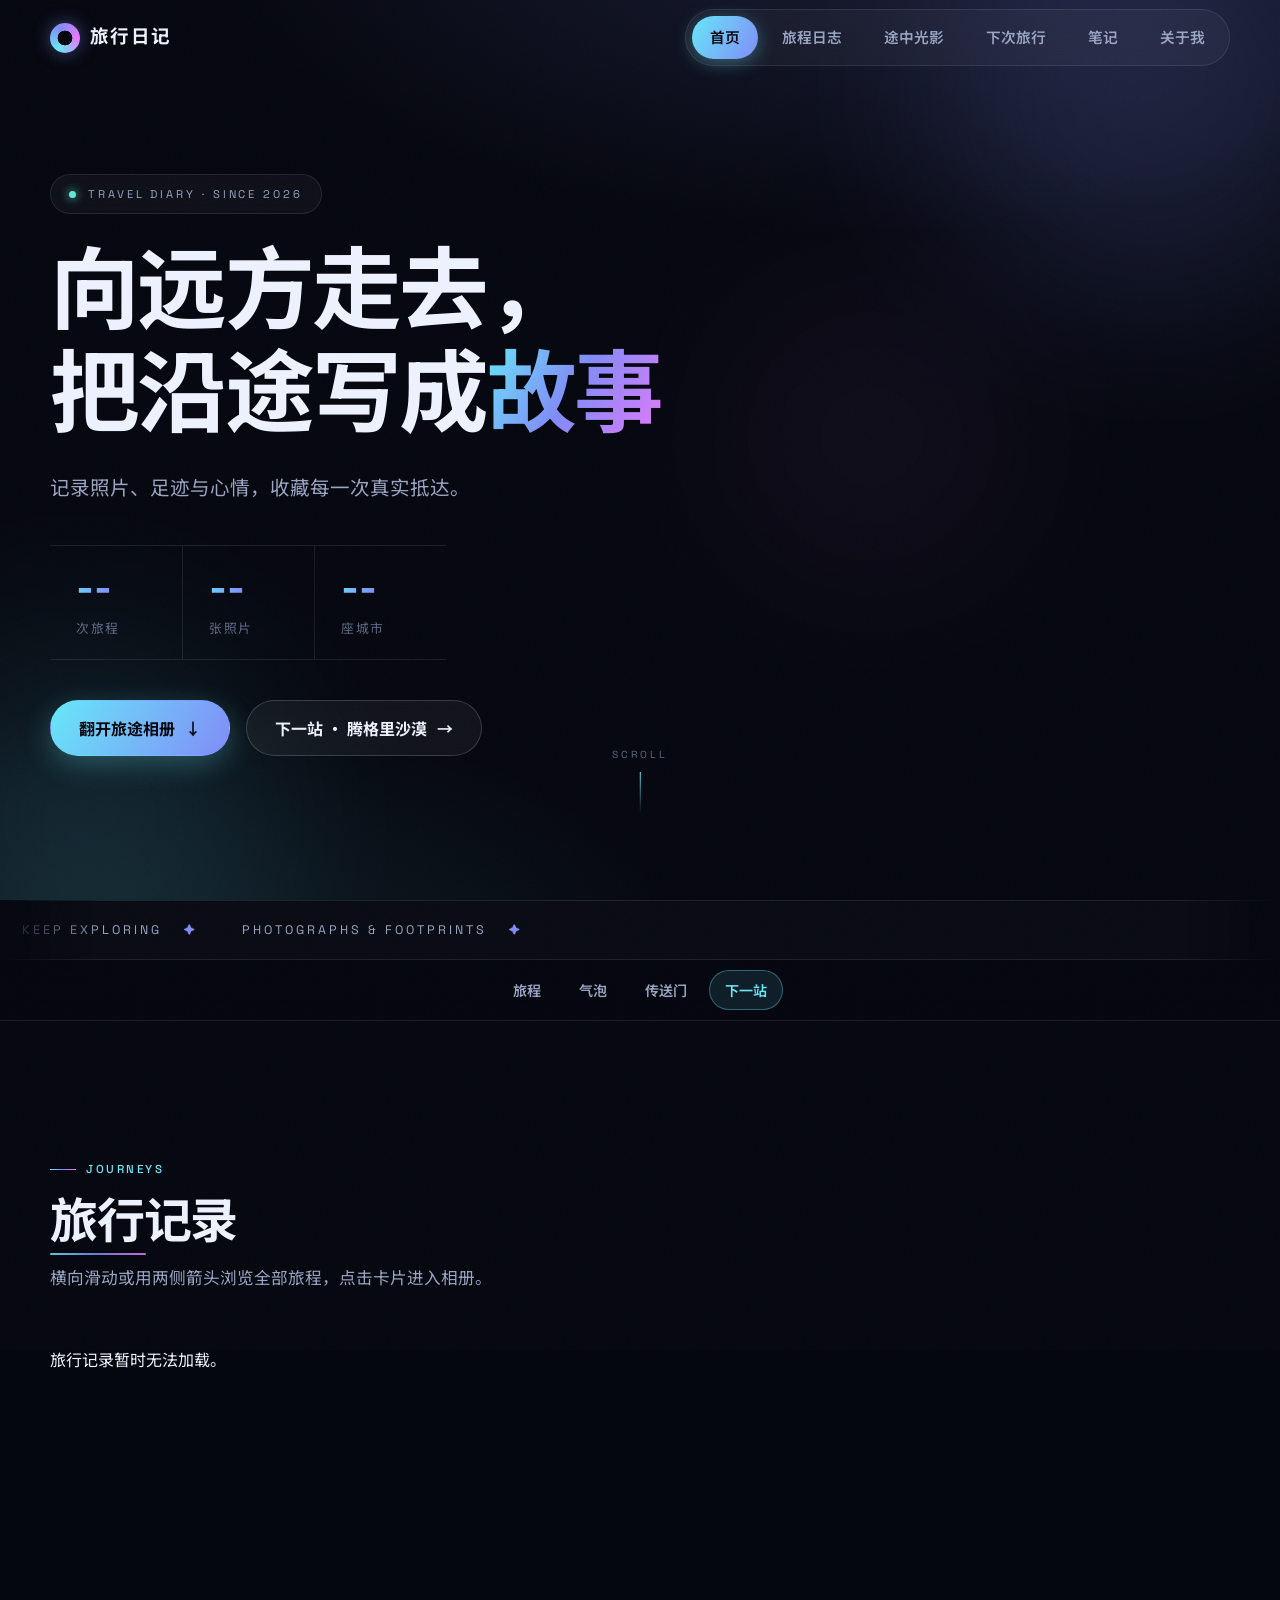
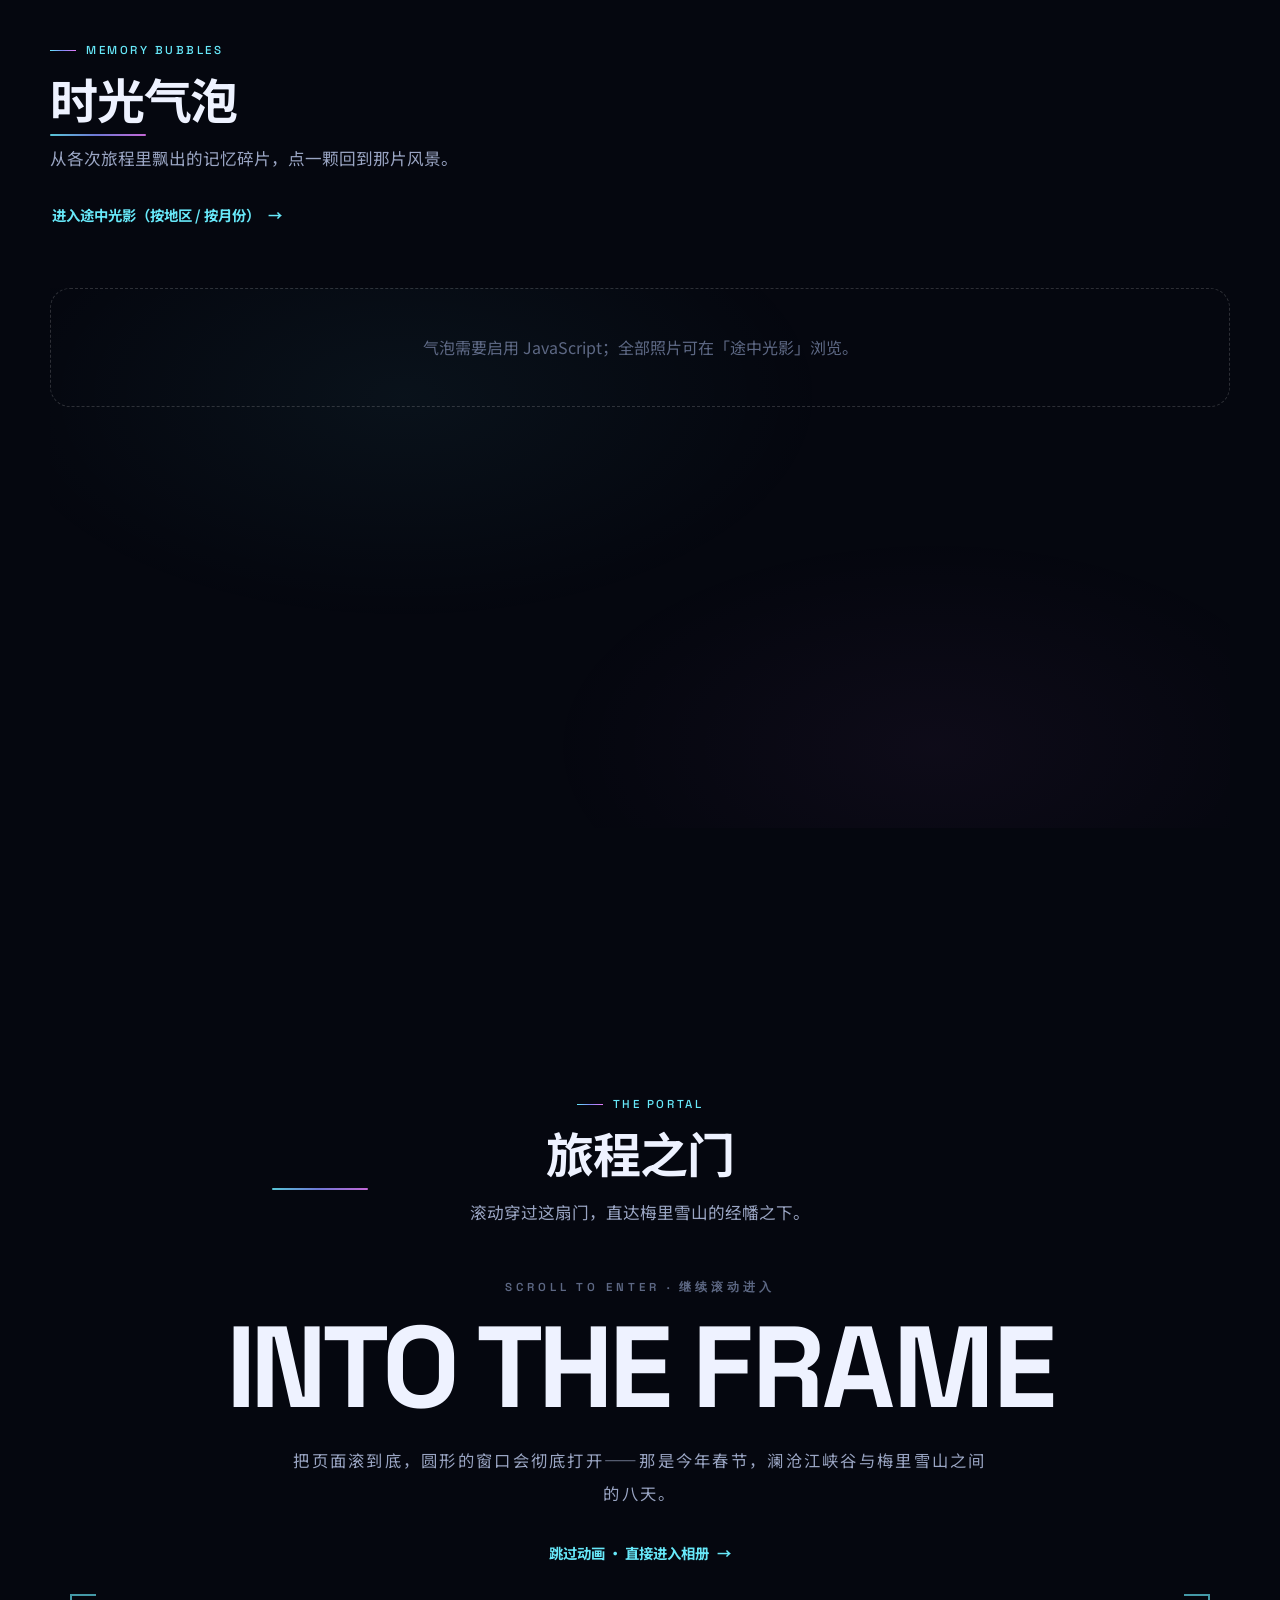
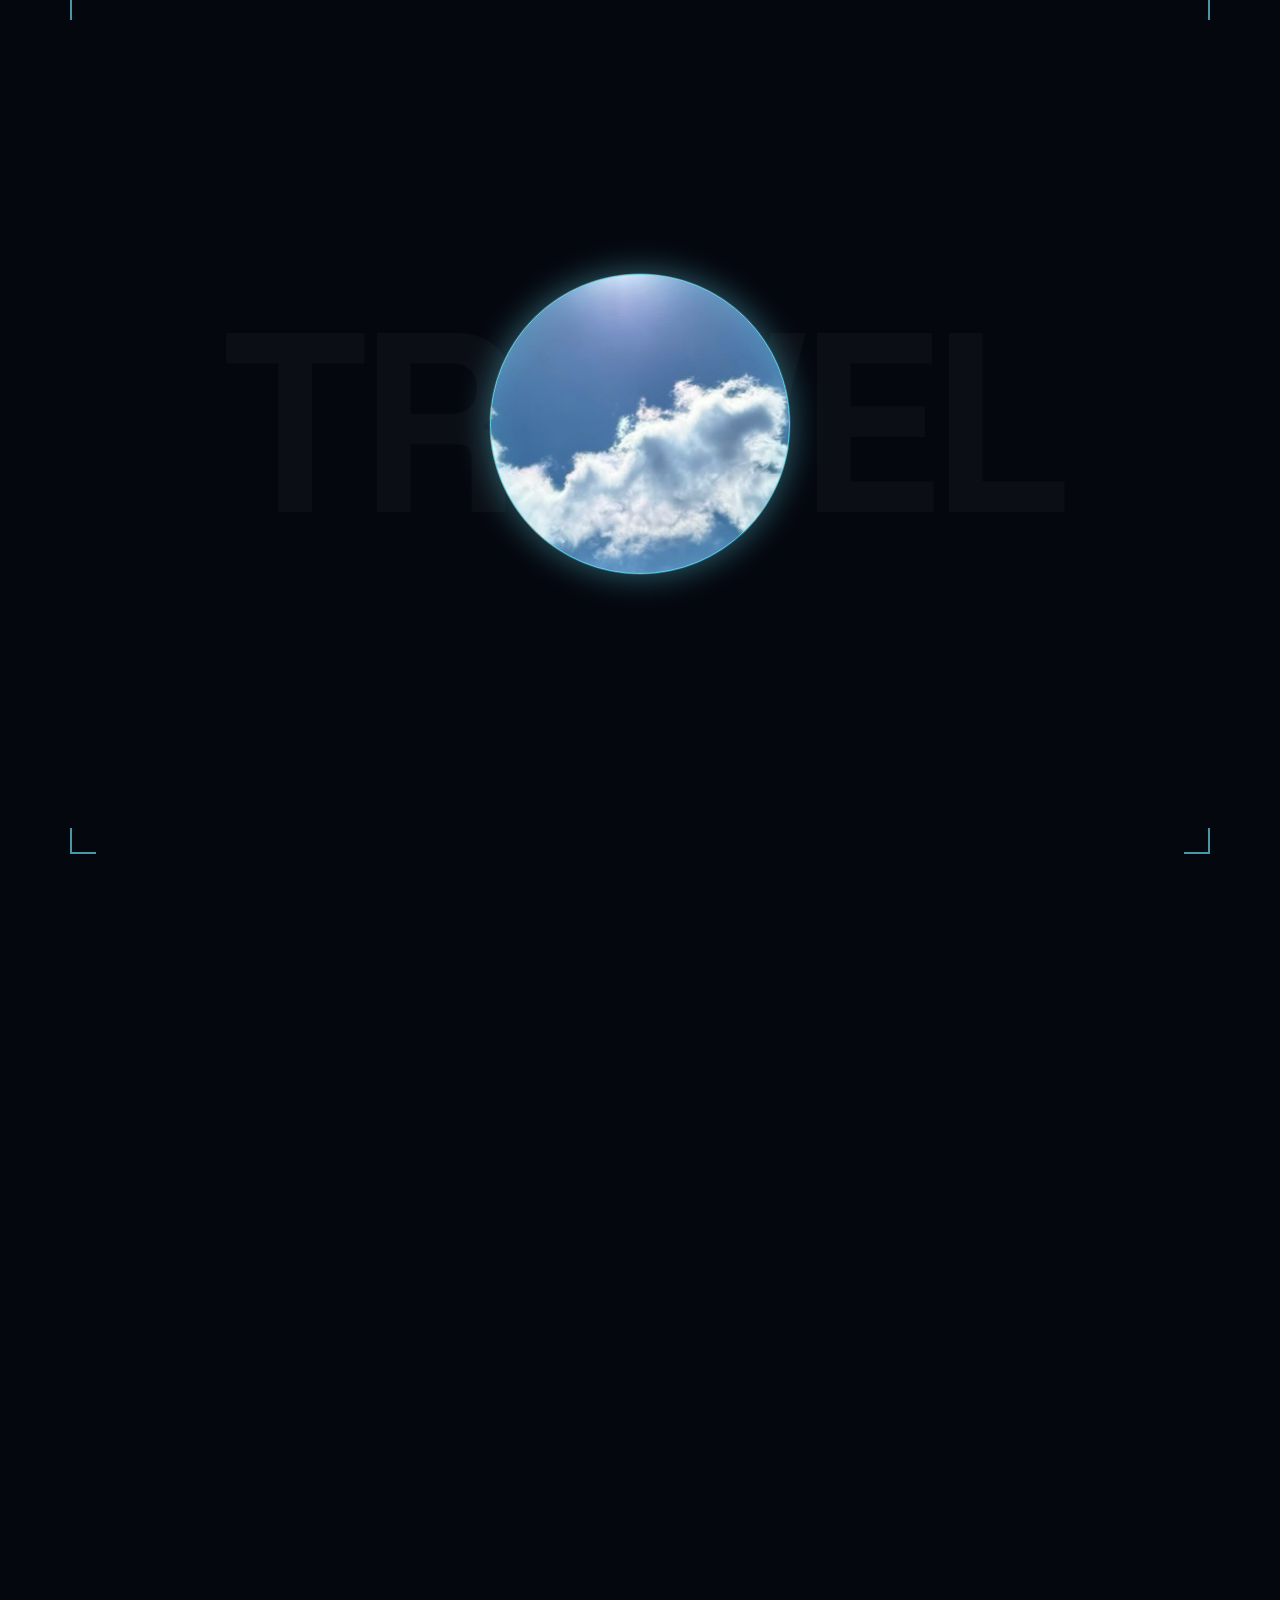
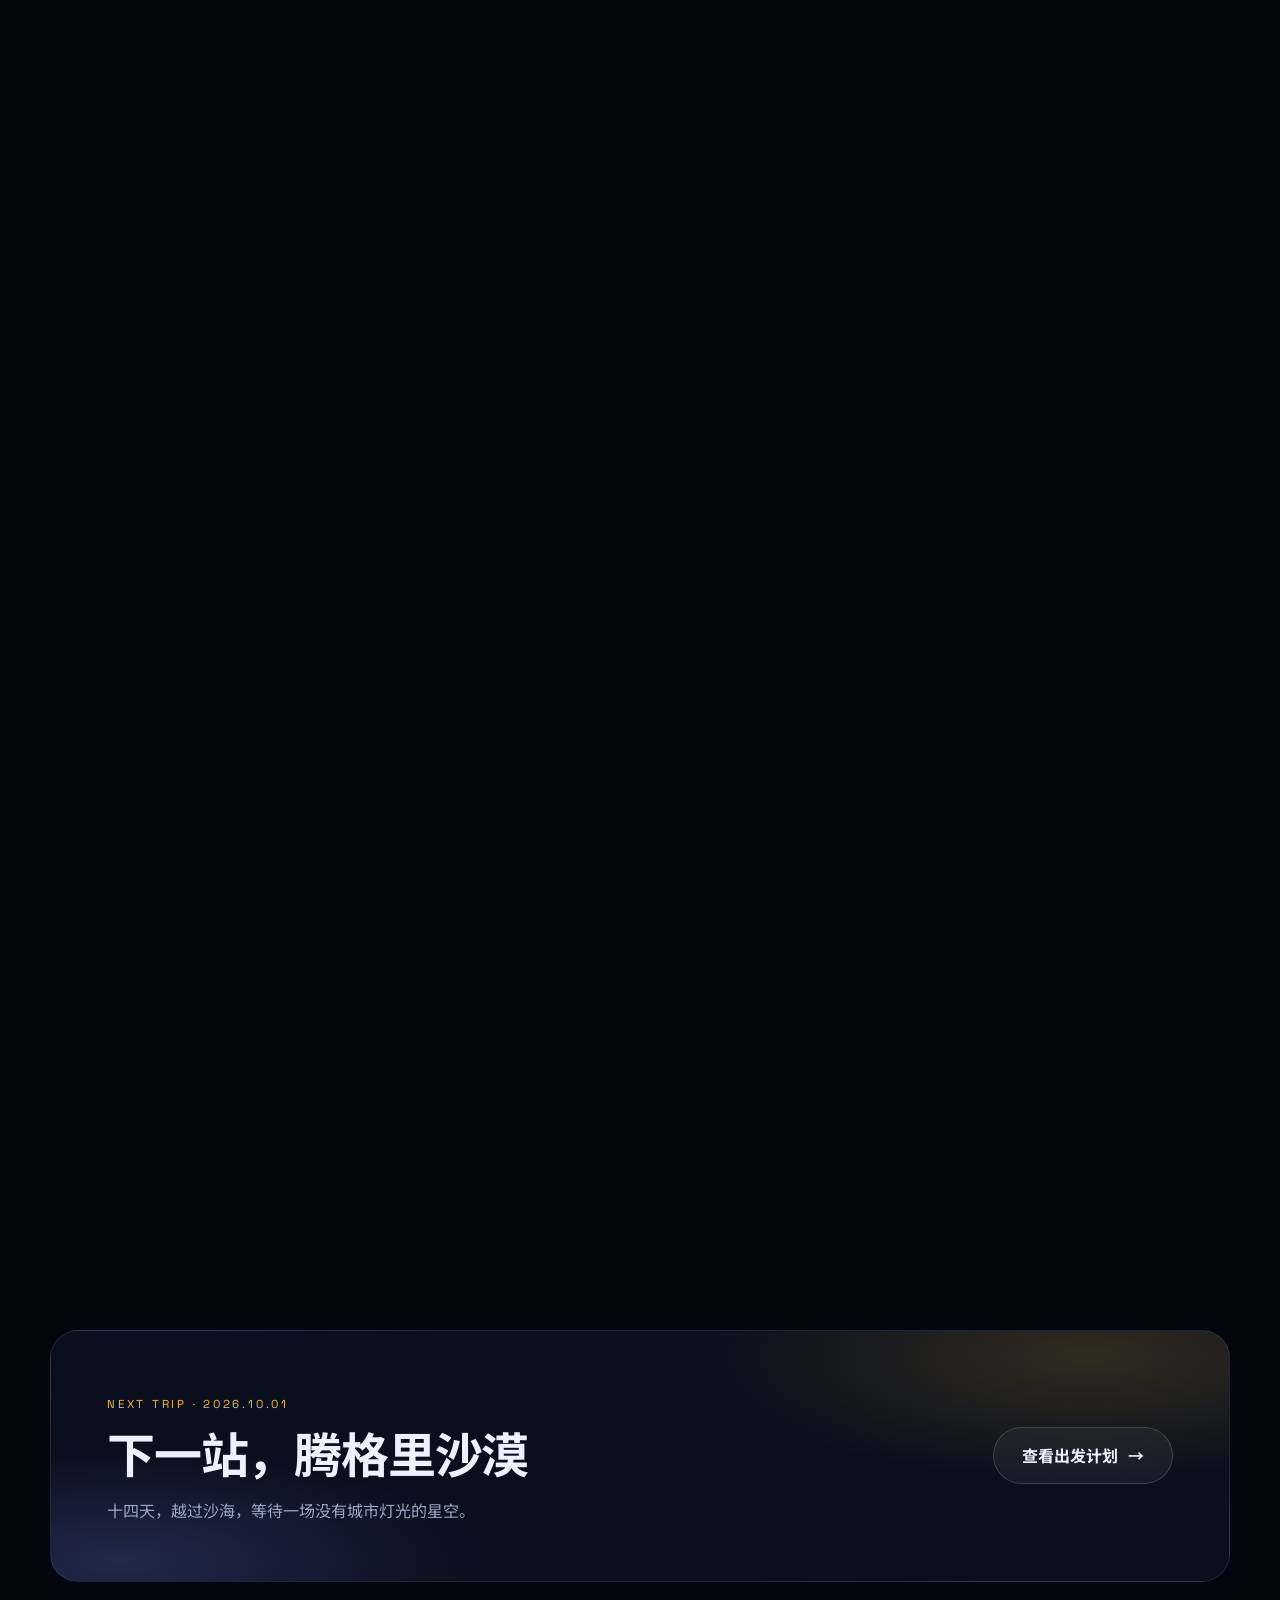
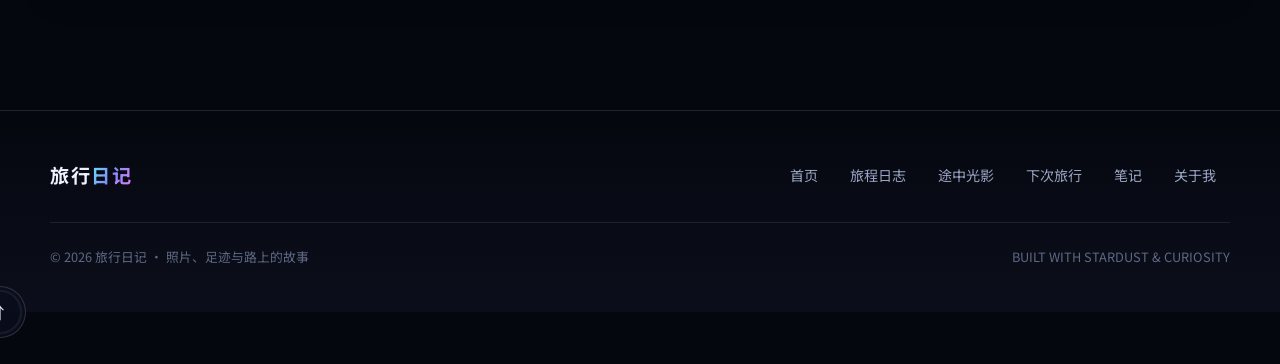
==== commit b9e653b9: "✨ workbuddy 优化：流星雨特效 + 琥珀流光倒计时 + 21st 风格升级 - effects.js 新增 initMeteors（流星雨，Magic UI Meteors 风格：5 颗斜向" ====
--- a/index.html
+++ b/index.html
@@ -16,7 +16,7 @@
   <link rel="preconnect" href="https://fonts.gstatic.com" crossorigin />
   <link rel="stylesheet"
     href="https://fonts.googleapis.com/css2?family=Space+Grotesk:wght@500;700&family=Noto+Sans+SC:wght@400;500;700&display=swap" />
-  <link rel="stylesheet" href="css/style.css?v=20260902.2" />
+  <link rel="stylesheet" href="css/style.css?v=20260902.3" />
 </head>
 <body>
   <a class="skip-link" href="#main-content">跳到主要内容</a>
@@ -203,8 +203,8 @@
     <span class="arrow" aria-hidden="true">↑</span>
   </button>
 
-  <script src="js/main.js?v=20260902.2"></script>
-  <script src="js/effects.js?v=20260902.2"></script>
-  <script src="js/index.js?v=20260902.2"></script>
+  <script src="js/main.js?v=20260902.3"></script>
+  <script src="js/effects.js?v=20260902.3"></script>
+  <script src="js/index.js?v=20260902.3"></script>
 </body>
 </html>
--- a/css/style.css
+++ b/css/style.css
@@ -2376,3 +2376,73 @@
   .cursor-glow, .ripple { display: none; }
   .ph img, .card-media img, .bubble img { filter: none; transform: none; }
 }
+
+/* ---------- 31. 21ST 风格新增特效：流星雨 / 琥珀流光边框 / 标题下划线生长 ---------- */
+
+/* 流星雨（Magic UI Meteors 风格）：斜向划过的细光轨 */
+.meteor-field {
+  position: absolute; inset: 0;
+  overflow: hidden;
+  pointer-events: none;
+  z-index: 1;
+}
+.meteor {
+  position: absolute;
+  top: 0;
+  left: var(--meteor-x, 50%);
+  width: max(130px, 15vw);
+  height: 1.6px;
+  border-radius: 999px;
+  /* 亮头在前进方向（右端），暗尾拖在身后 */
+  background: linear-gradient(90deg, rgba(103, 232, 249, 0) 0%, rgba(103, 232, 249, 0.85) 100%);
+  transform: rotate(145deg);
+  opacity: 0;
+  animation: meteor-fall var(--meteor-dur, 6s) linear infinite;
+  animation-delay: var(--meteor-delay, 0s);
+}
+.meteor::after {
+  content: "";
+  position: absolute; inset: 0 auto 0 100%;
+  width: 5px;
+  border-radius: 50%;
+  background: radial-gradient(circle, rgba(190, 235, 255, 0.95), transparent 72%);
+  filter: blur(1.5px);
+}
+@keyframes meteor-fall {
+  0%   { transform: rotate(145deg) translateX(0); opacity: 0; }
+  8%   { opacity: 0.9; }
+  62%  { opacity: 0.8; }
+  100% { transform: rotate(145deg) translateX(52vw); opacity: 0; }
+}
+
+/* 琥珀流光边框（Border Beam 的暖色变体，用于倒计时等 dusk 主题区块） */
+.beam-amber::before {
+  background: conic-gradient(
+    from var(--beam-angle),
+    transparent 0turn 0.72turn,
+    rgba(251, 191, 36, 0.9) 0.82turn,
+    rgba(251, 146, 60, 0.95) 0.9turn,
+    rgba(244, 114, 182, 0.6) 0.96turn,
+    transparent 1turn
+  );
+}
+
+/* 小节标题渐变下划线：随区块入场从左向右生长 */
+.section-title { position: relative; }
+.section-title::after {
+  content: "";
+  position: absolute; left: 0; bottom: -6px;
+  width: 96px; height: 2px;
+  border-radius: 2px;
+  background: var(--aurora);
+  opacity: 0.85;
+  transform: scaleX(0);
+  transform-origin: 0 50%;
+  transition: transform 0.9s var(--ease-out) 0.15s;
+}
+.section-head.in .section-title::after { transform: scaleX(1); }
+
+@media (prefers-reduced-motion: reduce) {
+  .meteor { display: none; }
+  .section-title::after { transition: none; }
+}
